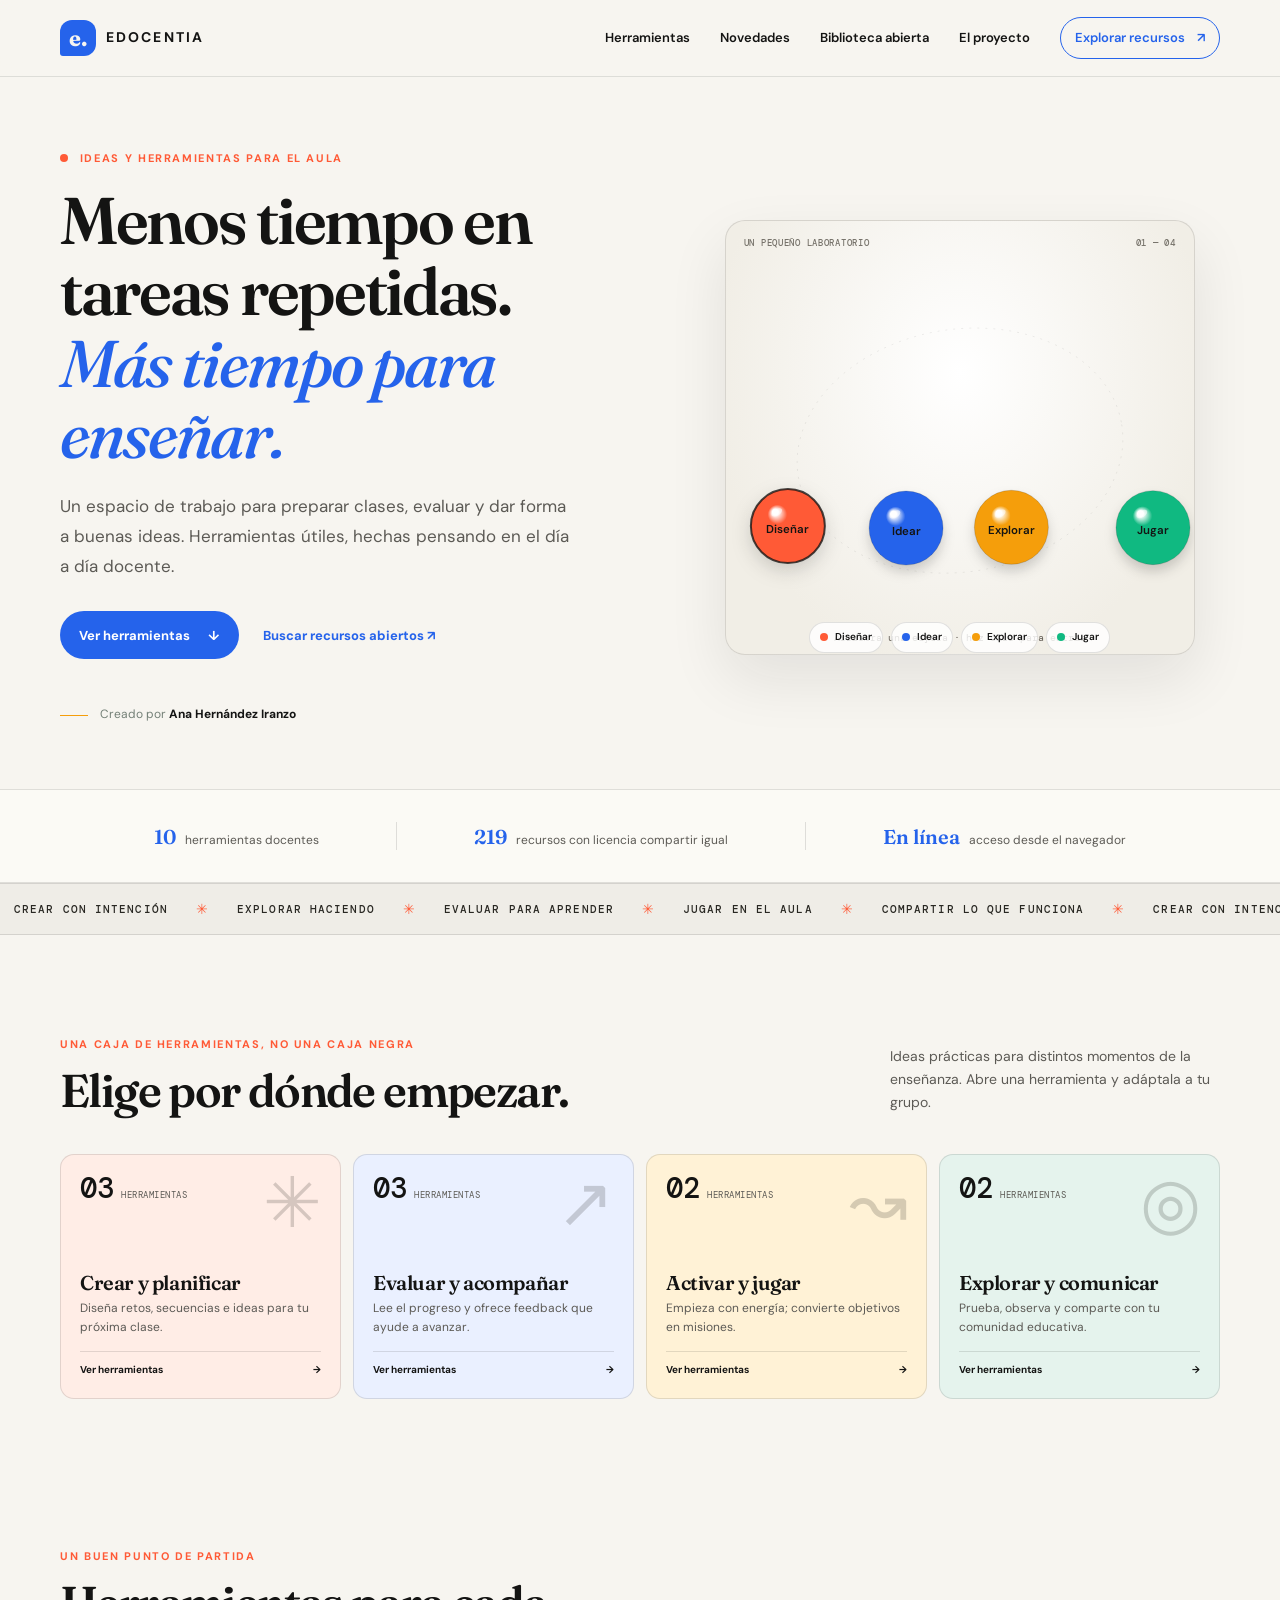
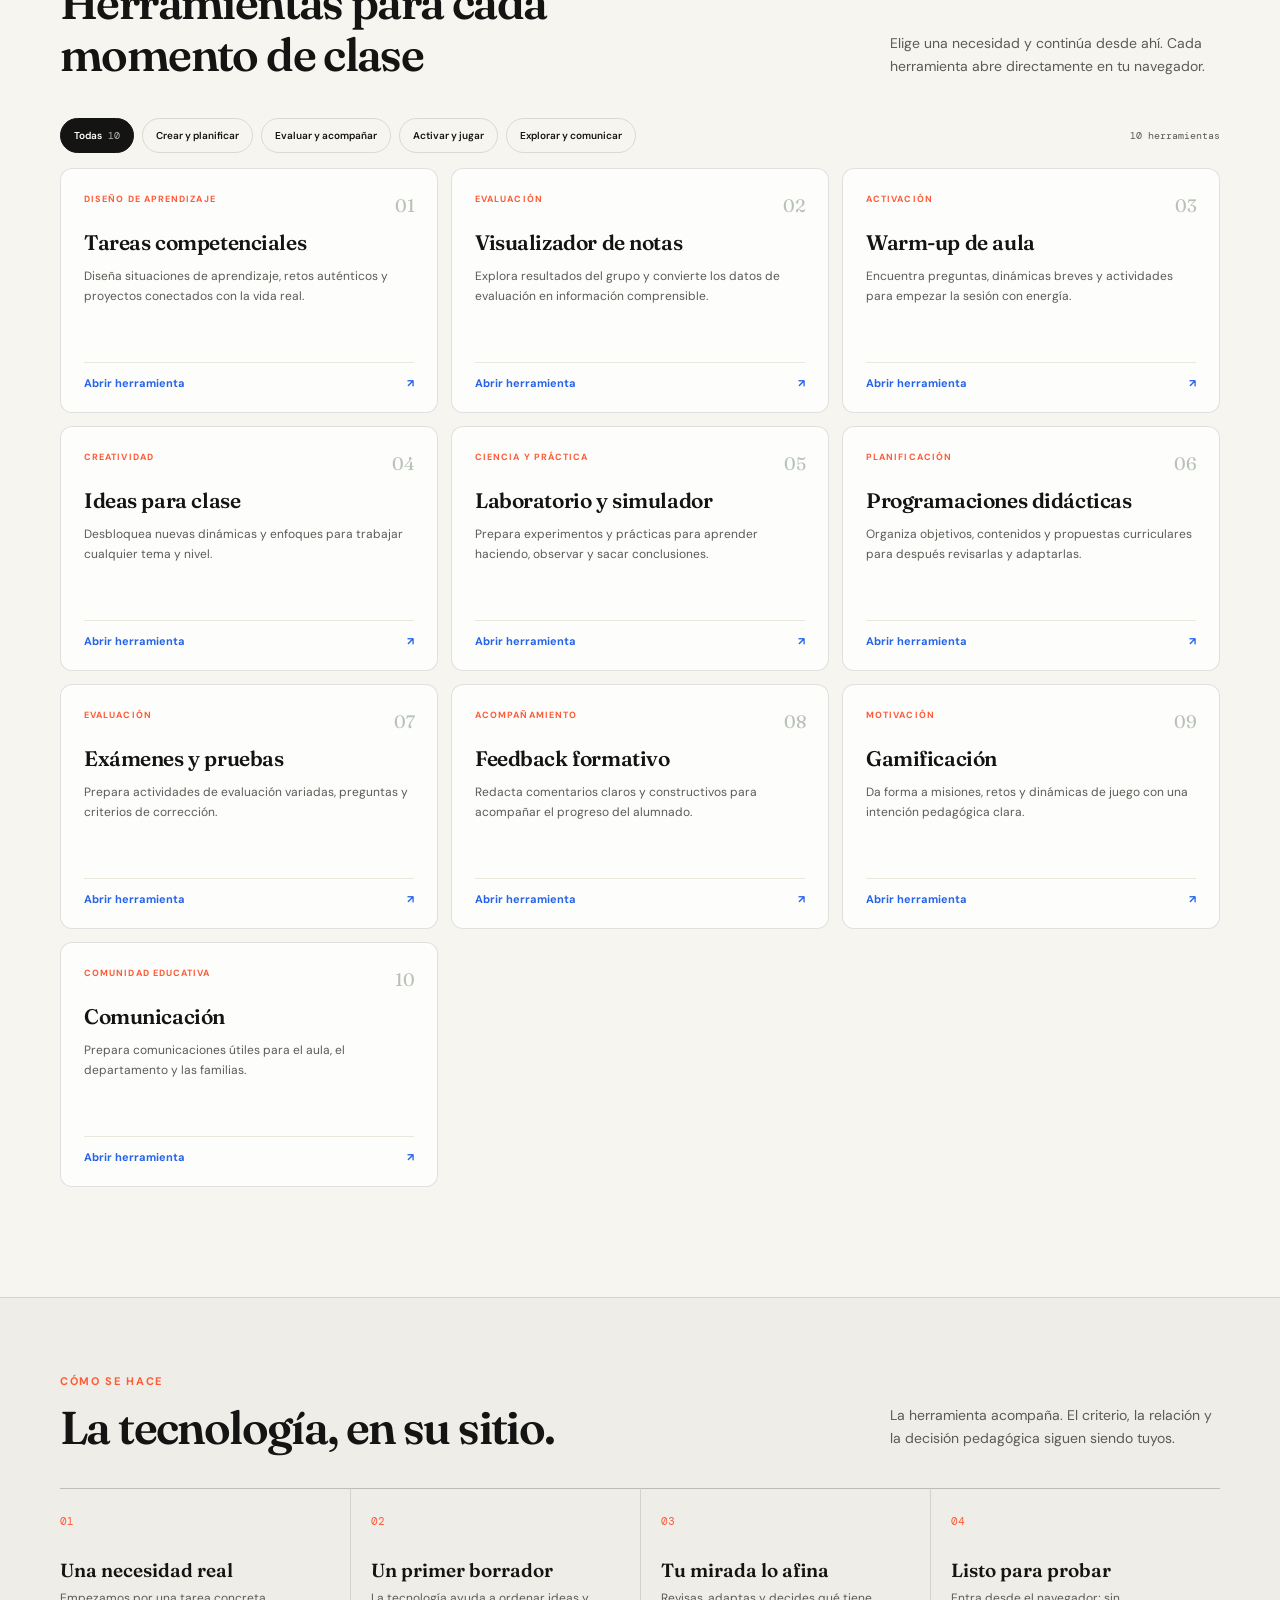
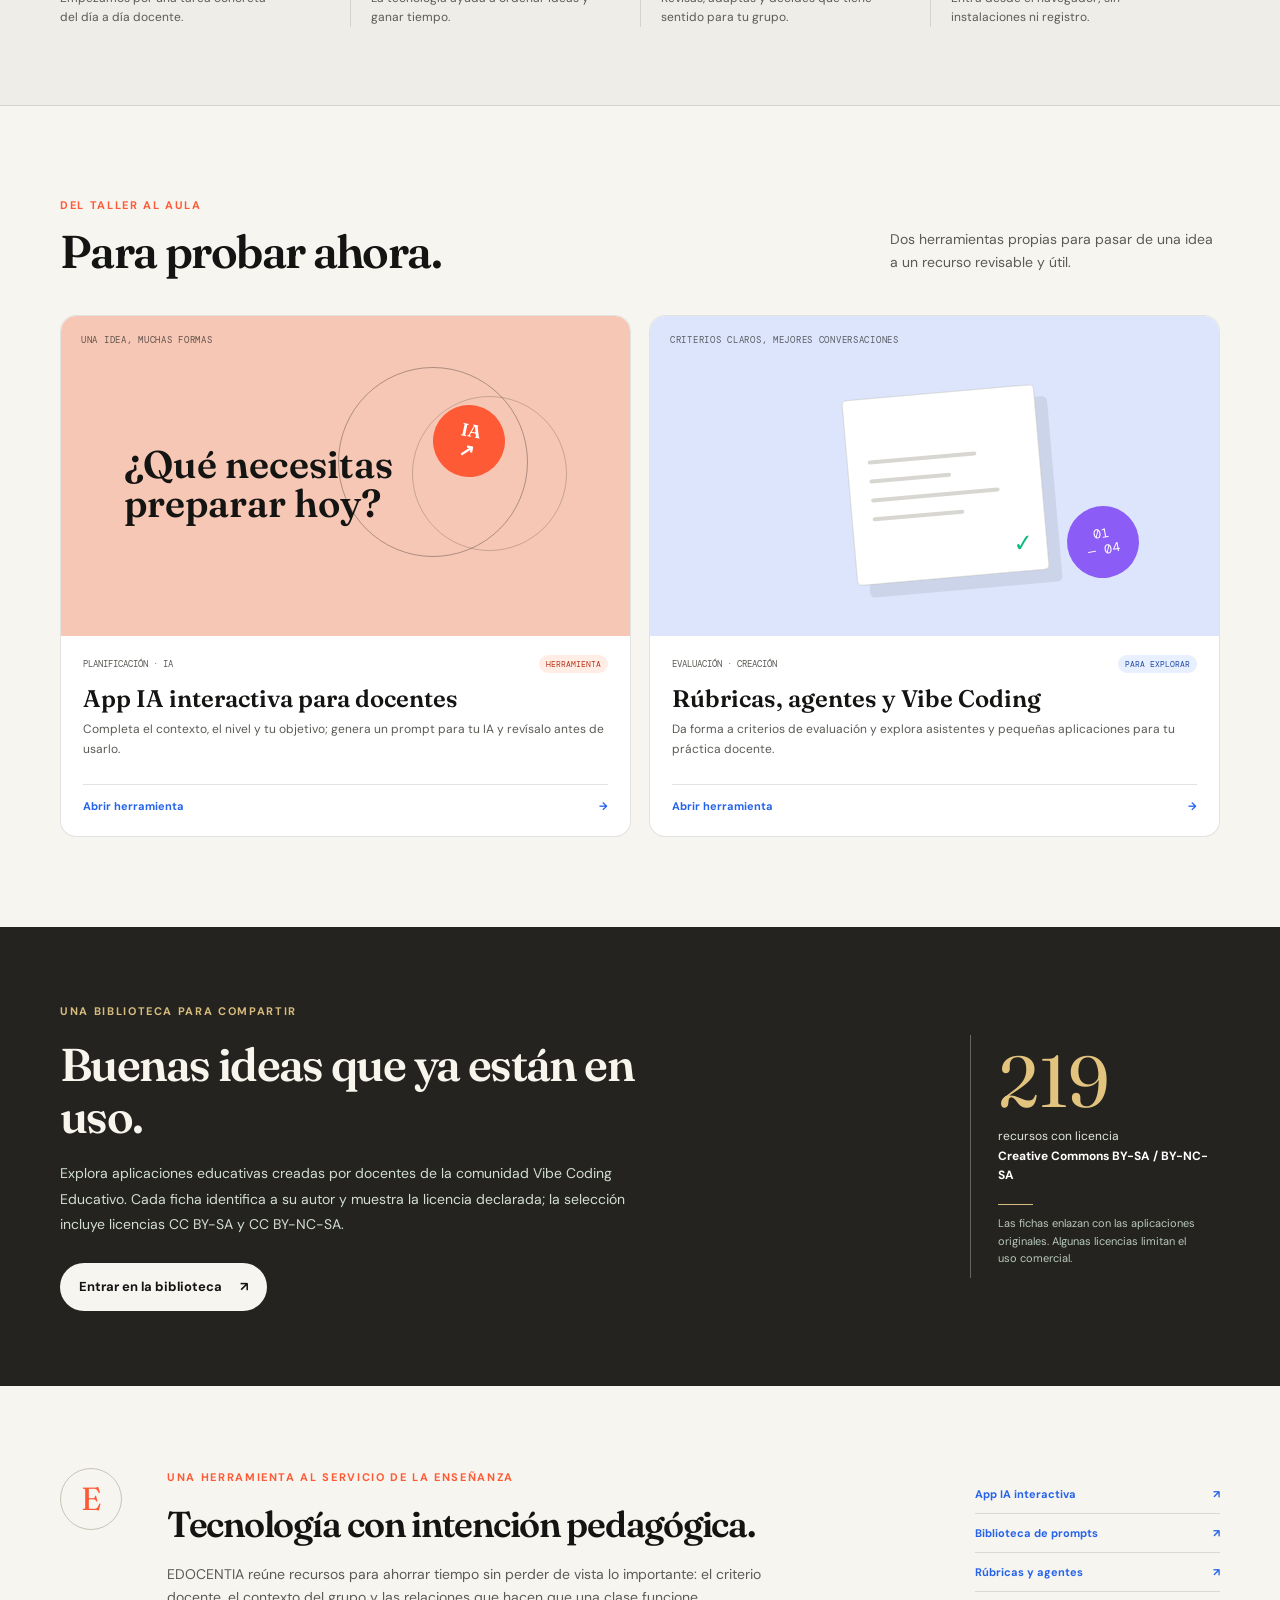
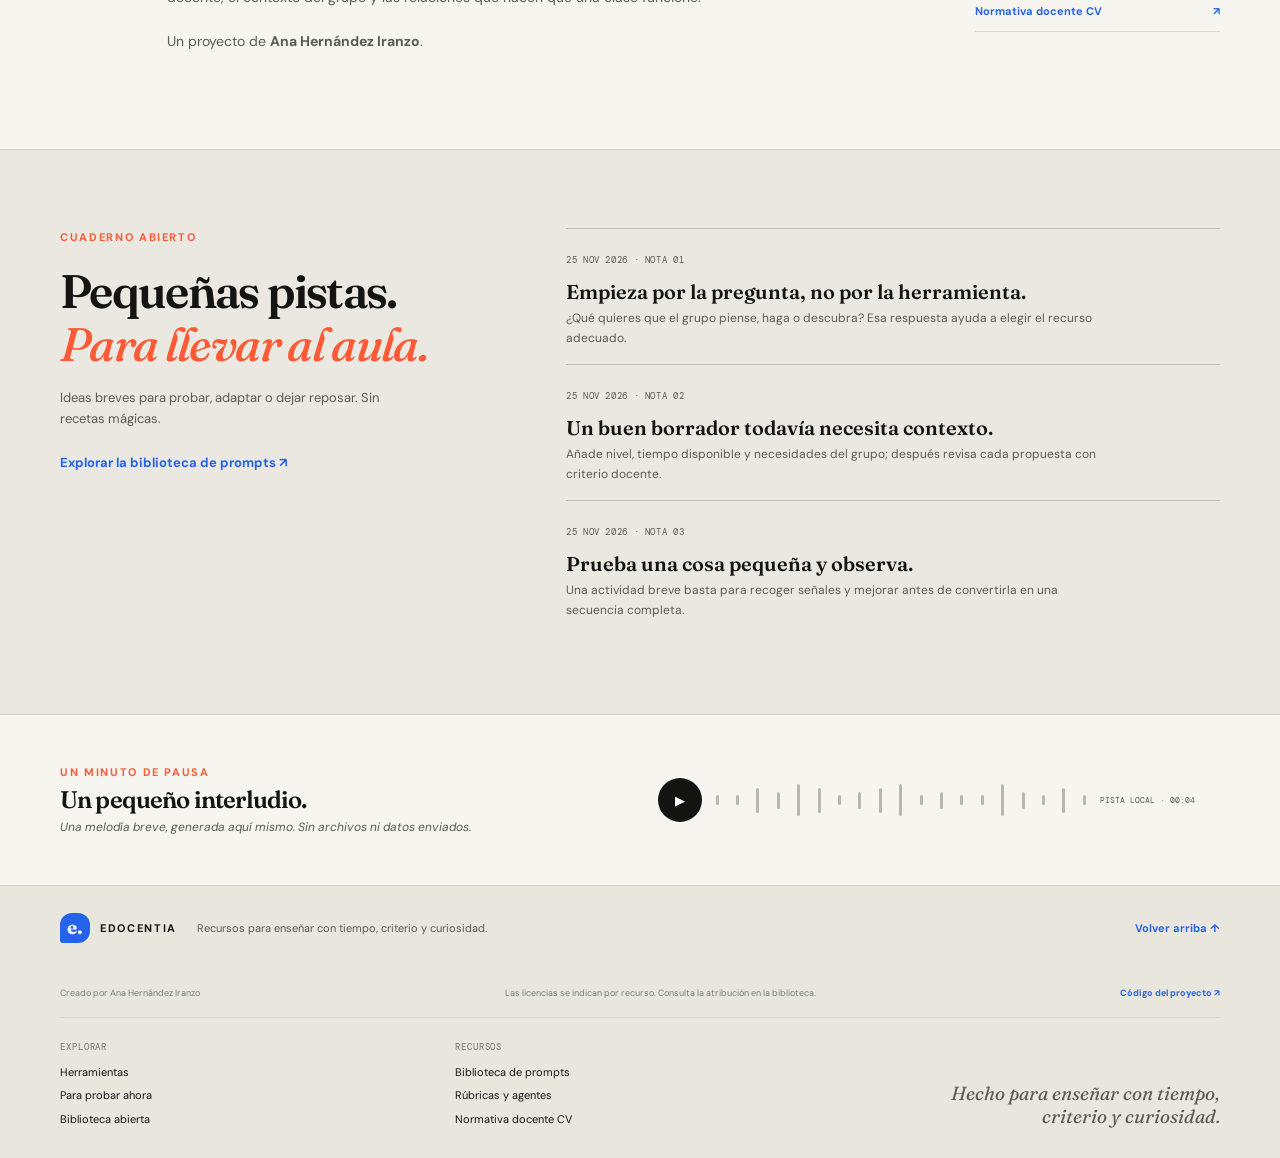
==== index.html @ 08eb4d0b "Redesign EDOCENTIA homepage experience Co-authored-by: Copilot <223556219+Copilot@users.noreply.gith" ====
<!doctype html>
<html lang="es">
<head>
  <meta charset="utf-8">
  <meta name="viewport" content="width=device-width, initial-scale=1">
  <meta name="theme-color" content="#F7F5F0">
  <meta name="description" content="Herramientas prácticas para planificar, evaluar y crear recursos educativos. Un proyecto de Ana Hernández Iranzo.">
  <title>EDOCENTIA — Herramientas para enseñar</title>
  <link rel="preconnect" href="https://fonts.googleapis.com">
  <link rel="preconnect" href="https://fonts.gstatic.com" crossorigin>
  <link href="https://fonts.googleapis.com/css2?family=DM+Mono:wght@400;500&family=DM+Sans:wght@400;500;600;700&family=Fraunces:opsz,wght@9..144,500;9..144,600;9..144,700&display=swap" rel="stylesheet">
  <link rel="stylesheet" href="assets/site.css">
  <link rel="stylesheet" href="assets/portal-nav.css">
  <script src="assets/site.js" defer></script>
</head>
<body class="home-page">
  <a class="skip-link" href="#contenido">Saltar al contenido</a>
  <header class="site-header">
    <div class="shell header-inner">
      <a class="brand" href="index.html" aria-label="EDOCENTIA, inicio">
        <span class="brand-mark" aria-hidden="true">e.</span>
        <span class="brand-name">EDOCENTIA</span>
      </a>
      <button class="menu-toggle" id="menu-toggle" type="button" aria-expanded="false" aria-controls="primary-nav">
        <span class="menu-toggle-label">Menú</span>
        <span class="menu-lines" aria-hidden="true"></span>
      </button>
      <nav class="primary-nav" id="primary-nav" aria-label="Navegación principal">
        <a href="#herramientas">Herramientas</a>
        <a href="#novedades">Novedades</a>
        <a href="apps.html">Biblioteca abierta</a>
        <a href="#sobre-edocentia">El proyecto</a>
        <a class="nav-cta" href="apps.html">Explorar recursos <span aria-hidden="true">↗</span></a>
      </nav>
    </div>
  </header>

  <main id="contenido">
    <section class="hero shell">
      <div class="hero-copy">
        <p class="eyebrow"><span class="eyebrow-dot" aria-hidden="true"></span> Ideas y herramientas para el aula</p>
        <h1>Menos tiempo en tareas repetidas.<br><em>Más tiempo para enseñar.</em></h1>
        <p class="hero-intro">Un espacio de trabajo para preparar clases, evaluar y dar forma a buenas ideas. Herramientas útiles, hechas pensando en el día a día docente.</p>
        <div class="hero-actions">
          <a class="button button-primary" href="#herramientas">Ver herramientas <span aria-hidden="true">↓</span></a>
          <a class="text-link" href="apps.html">Buscar recursos abiertos <span aria-hidden="true">↗</span></a>
        </div>
        <div class="hero-byline">
          <span class="byline-rule" aria-hidden="true"></span>
          <span>Creado por <strong>Ana Hernández Iranzo</strong></span>
        </div>
      </div>
      <div class="hero-art">
        <div class="playground-frame">
          <div class="playground-label"><span>UN PEQUEÑO LABORATORIO</span><span>01 — 04</span></div>
          <canvas id="hero-canvas" tabindex="0" aria-label="Juguete interactivo: arrastra las esferas. Pulsa una esfera para abrir una herramienta; usa las flechas y Enter o espacio con el teclado." aria-describedby="toy-hint">
            Explora estas herramientas: <a href="modulo-1-tareas-competenciales/index.html">Tareas competenciales</a>,
            <a href="modulo-4-ideas-clase/index.html">Ideas para clase</a>,
            <a href="modulo-5-laboratorio/index.html">Laboratorio</a> y
            <a href="modulo-9-gamificacion/index.html">Gamificación</a>.
          </canvas>
          <p class="playground-hint" id="toy-hint">Arrastra una esfera · haz clic para entrar</p>
        </div>
        <div class="playground-links" aria-label="Herramientas del juguete">
          <a href="modulo-1-tareas-competenciales/index.html"><span class="toy-dot dot-coral"></span>Diseñar</a>
          <a href="modulo-4-ideas-clase/index.html"><span class="toy-dot dot-blue"></span>Idear</a>
          <a href="modulo-5-laboratorio/index.html"><span class="toy-dot dot-yellow"></span>Explorar</a>
          <a href="modulo-9-gamificacion/index.html"><span class="toy-dot dot-mint"></span>Jugar</a>
        </div>
      </div>
    </section>

    <section class="trust-strip" aria-label="Características del proyecto">
      <div class="shell trust-inner">
        <p><strong>10</strong><span>herramientas docentes</span></p>
        <span class="trust-divider" aria-hidden="true"></span>
        <p><strong>219</strong><span>recursos con licencia compartir igual</span></p>
        <span class="trust-divider" aria-hidden="true"></span>
        <p><strong>En línea</strong><span>acceso desde el navegador</span></p>
      </div>
    </section>

    <div class="ticker" aria-label="Ideas para enseñar: crear, explorar, evaluar, jugar y compartir">
      <div class="ticker-track" aria-hidden="true">
        <span>Crear con intención <i>✳</i> Explorar haciendo <i>✳</i> Evaluar para aprender <i>✳</i> Jugar en el aula <i>✳</i> Compartir lo que funciona <i>✳</i></span>
        <span>Crear con intención <i>✳</i> Explorar haciendo <i>✳</i> Evaluar para aprender <i>✳</i> Jugar en el aula <i>✳</i> Compartir lo que funciona <i>✳</i></span>
      </div>
    </div>

    <section class="section shelves-section shell" aria-labelledby="shelves-heading">
      <div class="section-heading">
        <div>
          <p class="eyebrow">Una caja de herramientas, no una caja negra</p>
          <h2 id="shelves-heading">Elige por dónde empezar.</h2>
        </div>
        <p class="section-intro">Ideas prácticas para distintos momentos de la enseñanza. Abre una herramienta y adáptala a tu grupo.</p>
      </div>
      <div class="shelf-grid">
        <a class="shelf-card shelf-create" href="#herramientas" data-shelf-filter="crear">
          <span class="shelf-count">03 <small>HERRAMIENTAS</small></span><span class="shelf-symbol" aria-hidden="true">✳</span>
          <h3>Crear y planificar</h3><p>Diseña retos, secuencias e ideas para tu próxima clase.</p>
          <span class="shelf-link">Ver herramientas <span aria-hidden="true">→</span></span>
        </a>
        <a class="shelf-card shelf-assess" href="#herramientas" data-shelf-filter="evaluar">
          <span class="shelf-count">03 <small>HERRAMIENTAS</small></span><span class="shelf-symbol" aria-hidden="true">↗</span>
          <h3>Evaluar y acompañar</h3><p>Lee el progreso y ofrece feedback que ayude a avanzar.</p>
          <span class="shelf-link">Ver herramientas <span aria-hidden="true">→</span></span>
        </a>
        <a class="shelf-card shelf-play" href="#herramientas" data-shelf-filter="activar">
          <span class="shelf-count">02 <small>HERRAMIENTAS</small></span><span class="shelf-symbol" aria-hidden="true">↝</span>
          <h3>Activar y jugar</h3><p>Empieza con energía; convierte objetivos en misiones.</p>
          <span class="shelf-link">Ver herramientas <span aria-hidden="true">→</span></span>
        </a>
        <a class="shelf-card shelf-explore" href="#herramientas" data-shelf-filter="explorar">
          <span class="shelf-count">02 <small>HERRAMIENTAS</small></span><span class="shelf-symbol" aria-hidden="true">◎</span>
          <h3>Explorar y comunicar</h3><p>Prueba, observa y comparte con tu comunidad educativa.</p>
          <span class="shelf-link">Ver herramientas <span aria-hidden="true">→</span></span>
        </a>
      </div>
    </section>

    <section class="section shell" id="herramientas">
      <div class="section-heading">
        <div>
          <p class="eyebrow">Un buen punto de partida</p>
          <h2>Herramientas para cada momento de clase</h2>
        </div>
        <p class="section-intro">Elige una necesidad y continúa desde ahí. Cada herramienta abre directamente en tu navegador.</p>
      </div>
      <div class="tool-filters" role="group" aria-label="Filtrar herramientas por momento de clase">
        <button class="filter-chip is-active" type="button" data-tool-filter="todas" aria-pressed="true">Todas <span>10</span></button>
        <button class="filter-chip" type="button" data-tool-filter="crear" aria-pressed="false">Crear y planificar</button>
        <button class="filter-chip" type="button" data-tool-filter="evaluar" aria-pressed="false">Evaluar y acompañar</button>
        <button class="filter-chip" type="button" data-tool-filter="activar" aria-pressed="false">Activar y jugar</button>
        <button class="filter-chip" type="button" data-tool-filter="explorar" aria-pressed="false">Explorar y comunicar</button>
        <span class="filter-count" id="tool-count" aria-live="polite">10 herramientas</span>
      </div>
      <div class="tool-grid">
        <a class="tool-card" data-category="crear" href="modulo-1-tareas-competenciales/index.html">
          <span class="tool-number">01</span><span class="tool-type">Diseño de aprendizaje</span>
          <h3>Tareas competenciales</h3><p>Diseña situaciones de aprendizaje, retos auténticos y proyectos conectados con la vida real.</p>
          <span class="card-link">Abrir herramienta <span aria-hidden="true">↗</span></span>
        </a>
        <a class="tool-card" data-category="evaluar" href="modulo-2-visualizador-notas/index.html">
          <span class="tool-number">02</span><span class="tool-type">Evaluación</span>
          <h3>Visualizador de notas</h3><p>Explora resultados del grupo y convierte los datos de evaluación en información comprensible.</p>
          <span class="card-link">Abrir herramienta <span aria-hidden="true">↗</span></span>
        </a>
        <a class="tool-card" data-category="activar" href="modulo-3-warmup/index.html">
          <span class="tool-number">03</span><span class="tool-type">Activación</span>
          <h3>Warm-up de aula</h3><p>Encuentra preguntas, dinámicas breves y actividades para empezar la sesión con energía.</p>
          <span class="card-link">Abrir herramienta <span aria-hidden="true">↗</span></span>
        </a>
        <a class="tool-card" data-category="crear" href="modulo-4-ideas-clase/index.html">
          <span class="tool-number">04</span><span class="tool-type">Creatividad</span>
          <h3>Ideas para clase</h3><p>Desbloquea nuevas dinámicas y enfoques para trabajar cualquier tema y nivel.</p>
          <span class="card-link">Abrir herramienta <span aria-hidden="true">↗</span></span>
        </a>
        <a class="tool-card" data-category="explorar" href="modulo-5-laboratorio/index.html">
          <span class="tool-number">05</span><span class="tool-type">Ciencia y práctica</span>
          <h3>Laboratorio y simulador</h3><p>Prepara experimentos y prácticas para aprender haciendo, observar y sacar conclusiones.</p>
          <span class="card-link">Abrir herramienta <span aria-hidden="true">↗</span></span>
        </a>
        <a class="tool-card" data-category="crear" href="modulo-6-programaciones/index.html">
          <span class="tool-number">06</span><span class="tool-type">Planificación</span>
          <h3>Programaciones didácticas</h3><p>Organiza objetivos, contenidos y propuestas curriculares para después revisarlas y adaptarlas.</p>
          <span class="card-link">Abrir herramienta <span aria-hidden="true">↗</span></span>
        </a>
        <a class="tool-card" data-category="evaluar" href="modulo-7-examenes/index.html">
          <span class="tool-number">07</span><span class="tool-type">Evaluación</span>
          <h3>Exámenes y pruebas</h3><p>Prepara actividades de evaluación variadas, preguntas y criterios de corrección.</p>
          <span class="card-link">Abrir herramienta <span aria-hidden="true">↗</span></span>
        </a>
        <a class="tool-card" data-category="evaluar" href="modulo-8-feedback/index.html">
          <span class="tool-number">08</span><span class="tool-type">Acompañamiento</span>
          <h3>Feedback formativo</h3><p>Redacta comentarios claros y constructivos para acompañar el progreso del alumnado.</p>
          <span class="card-link">Abrir herramienta <span aria-hidden="true">↗</span></span>
        </a>
        <a class="tool-card" data-category="activar" href="modulo-9-gamificacion/index.html">
          <span class="tool-number">09</span><span class="tool-type">Motivación</span>
          <h3>Gamificación</h3><p>Da forma a misiones, retos y dinámicas de juego con una intención pedagógica clara.</p>
          <span class="card-link">Abrir herramienta <span aria-hidden="true">↗</span></span>
        </a>
        <a class="tool-card" data-category="explorar" href="modulo-10-comunicacion/index.html">
          <span class="tool-number">10</span><span class="tool-type">Comunidad educativa</span>
          <h3>Comunicación</h3><p>Prepara comunicaciones útiles para el aula, el departamento y las familias.</p>
          <span class="card-link">Abrir herramienta <span aria-hidden="true">↗</span></span>
        </a>
      </div>
    </section>

    <section class="process-band">
      <div class="shell">
        <div class="section-heading process-heading">
          <div><p class="eyebrow">Cómo se hace</p><h2>La tecnología, en su sitio.</h2></div>
          <p class="section-intro">La herramienta acompaña. El criterio, la relación y la decisión pedagógica siguen siendo tuyos.</p>
        </div>
        <ol class="process-list">
          <li><span>01</span><h3>Una necesidad real</h3><p>Empezamos por una tarea concreta del día a día docente.</p></li>
          <li><span>02</span><h3>Un primer borrador</h3><p>La tecnología ayuda a ordenar ideas y ganar tiempo.</p></li>
          <li><span>03</span><h3>Tu mirada lo afina</h3><p>Revisas, adaptas y decides qué tiene sentido para tu grupo.</p></li>
          <li><span>04</span><h3>Listo para probar</h3><p>Entra desde el navegador; sin instalaciones ni registro.</p></li>
        </ol>
      </div>
    </section>

    <section class="section shell exhibition-section" id="novedades">
      <div class="section-heading">
        <div><p class="eyebrow">Del taller al aula</p><h2>Para probar ahora.</h2></div>
        <p class="section-intro">Dos herramientas propias para pasar de una idea a un recurso revisable y útil.</p>
      </div>
      <div class="exhibit-grid">
        <article class="exhibit-card">
          <a class="exhibit-visual visual-prompts" href="app-ia.html" aria-label="Abrir App IA interactiva para docentes">
            <span class="visual-kicker">UNA IDEA, MUCHAS FORMAS</span>
            <span class="visual-orbit orbit-one" aria-hidden="true"></span><span class="visual-orbit orbit-two" aria-hidden="true"></span>
            <span class="visual-note">¿Qué necesitas<br>preparar hoy?</span><span class="visual-sticker" aria-hidden="true">IA<br>↗</span>
          </a>
          <div class="exhibit-body">
            <div class="exhibit-meta"><span>Planificación · IA</span><span class="new-badge">HERRAMIENTA</span></div>
            <h3>App IA interactiva para docentes</h3>
            <p>Completa el contexto, el nivel y tu objetivo; genera un prompt para tu IA y revísalo antes de usarlo.</p>
            <a class="exhibit-link" href="app-ia.html">Abrir herramienta <span aria-hidden="true">→</span></a>
          </div>
        </article>
        <article class="exhibit-card">
          <a class="exhibit-visual visual-rubrics" href="app-rubricas.html" aria-label="Abrir Rúbricas, agentes y Vibe Coding">
            <span class="visual-kicker">CRITERIOS CLAROS, MEJORES CONVERSACIONES</span>
            <span class="rubric-sheet" aria-hidden="true"><i></i><i></i><i></i><i></i><b>✓</b></span>
            <span class="visual-sticker sticker-violet" aria-hidden="true">01<br>— 04</span>
          </a>
          <div class="exhibit-body">
            <div class="exhibit-meta"><span>Evaluación · Creación</span><span class="new-badge badge-blue">PARA EXPLORAR</span></div>
            <h3>Rúbricas, agentes y Vibe Coding</h3>
            <p>Da forma a criterios de evaluación y explora asistentes y pequeñas aplicaciones para tu práctica docente.</p>
            <a class="exhibit-link" href="app-rubricas.html">Abrir herramienta <span aria-hidden="true">→</span></a>
          </div>
        </article>
      </div>
    </section>

    <section class="library-band" id="biblioteca">
      <div class="shell library-inner">
        <div class="library-copy">
          <p class="eyebrow eyebrow-light">Una biblioteca para compartir</p>
          <h2>Buenas ideas que ya están en uso.</h2>
          <p>Explora aplicaciones educativas creadas por docentes de la comunidad Vibe Coding Educativo. Cada ficha identifica a su autor y muestra la licencia declarada; la selección incluye licencias CC BY-SA y CC BY-NC-SA.</p>
          <a class="button button-paper" href="apps.html">Entrar en la biblioteca <span aria-hidden="true">↗</span></a>
        </div>
        <div class="library-aside">
          <div class="aside-number">219</div>
          <p>recursos con licencia<br><strong>Creative Commons BY-SA / BY-NC-SA</strong></p>
          <span class="aside-rule" aria-hidden="true"></span>
          <p class="aside-small">Las fichas enlazan con las aplicaciones originales. Algunas licencias limitan el uso comercial.</p>
        </div>
      </div>
    </section>

    <section class="section about-section shell" id="sobre-edocentia">
      <div class="about-mark" aria-hidden="true">E</div>
      <div class="about-copy">
        <p class="eyebrow">Una herramienta al servicio de la enseñanza</p>
        <h2>Tecnología con intención pedagógica.</h2>
        <p>EDOCENTIA reúne recursos para ahorrar tiempo sin perder de vista lo importante: el criterio docente, el contexto del grupo y las relaciones que hacen que una clase funcione.</p>
        <p class="about-byline">Un proyecto de <strong>Ana Hernández Iranzo</strong>.</p>
      </div>
      <div class="about-links">
        <a href="app-ia.html">App IA interactiva <span aria-hidden="true">↗</span></a>
        <a href="app-prompts.html">Biblioteca de prompts <span aria-hidden="true">↗</span></a>
        <a href="app-rubricas.html">Rúbricas y agentes <span aria-hidden="true">↗</span></a>
        <a href="normativa-cv/index.html">Normativa docente CV <span aria-hidden="true">↗</span></a>
      </div>
    </section>

    <section class="field-notes">
      <div class="shell notes-layout">
        <div class="notes-intro">
          <p class="eyebrow">Cuaderno abierto</p>
          <h2>Pequeñas pistas.<br><em>Para llevar al aula.</em></h2>
          <p>Ideas breves para probar, adaptar o dejar reposar. Sin recetas mágicas.</p>
          <a class="text-link" href="app-prompts.html">Explorar la biblioteca de prompts <span aria-hidden="true">↗</span></a>
        </div>
        <div class="notes-list">
          <article class="note-card"><span class="note-date">25 NOV 2026 · NOTA 01</span><h3>Empieza por la pregunta, no por la herramienta.</h3><p>¿Qué quieres que el grupo piense, haga o descubra? Esa respuesta ayuda a elegir el recurso adecuado.</p></article>
          <article class="note-card"><span class="note-date">25 NOV 2026 · NOTA 02</span><h3>Un buen borrador todavía necesita contexto.</h3><p>Añade nivel, tiempo disponible y necesidades del grupo; después revisa cada propuesta con criterio docente.</p></article>
          <article class="note-card"><span class="note-date">25 NOV 2026 · NOTA 03</span><h3>Prueba una cosa pequeña y observa.</h3><p>Una actividad breve basta para recoger señales y mejorar antes de convertirla en una secuencia completa.</p></article>
        </div>
      </div>
    </section>

    <section class="sound-strip shell" aria-labelledby="sound-heading">
      <div class="sound-copy"><p class="eyebrow">Un minuto de pausa</p><h2 id="sound-heading">Un pequeño interludio.</h2><p id="sound-transcript">Una melodía breve, generada aquí mismo. Sin archivos ni datos enviados.</p></div>
      <div class="sound-player">
        <button id="speech-toggle" class="sound-button" type="button" aria-pressed="false" aria-label="Reproducir el interludio"><span class="sound-icon" aria-hidden="true">▶</span></button>
        <div class="sound-wave" aria-hidden="true"><i></i><i></i><i></i><i></i><i></i><i></i><i></i><i></i><i></i><i></i><i></i><i></i><i></i><i></i><i></i><i></i><i></i><i></i><i></i></div>
        <span class="sound-time" id="sound-status" aria-live="polite">PISTA LOCAL · 00:04</span>
      </div>
    </section>
  </main>

  <footer class="site-footer">
    <div class="shell footer-main">
      <a class="brand brand-footer" href="index.html"><span class="brand-mark" aria-hidden="true">e.</span><span class="brand-name">EDOCENTIA</span></a>
      <p>Recursos para enseñar con tiempo, criterio y curiosidad.</p>
      <a class="footer-top" href="#contenido">Volver arriba ↑</a>
    </div>
    <div class="shell footer-bottom">
      <span>Creado por Ana Hernández Iranzo</span>
      <span>Las licencias se indican por recurso. Consulta la atribución en la biblioteca.</span>
      <a href="https://github.com/Curiousminds123/EDOCENTIA" target="_blank" rel="noopener">Código del proyecto ↗</a>
    </div>
    <div class="shell footer-directory">
      <div><span>EXPLORAR</span><a href="#herramientas">Herramientas</a><a href="#novedades">Para probar ahora</a><a href="apps.html">Biblioteca abierta</a></div>
      <div><span>RECURSOS</span><a href="app-prompts.html">Biblioteca de prompts</a><a href="app-rubricas.html">Rúbricas y agentes</a><a href="normativa-cv/index.html">Normativa docente CV</a></div>
      <p>Hecho para enseñar con tiempo,<br>criterio y curiosidad.</p>
    </div>
  </footer>
  <script src="assets/portal-nav.js"></script>
</body>
</html>
---- assets/site.css ----
:root {
  color-scheme: light;
  --paper: #f7f5f0;
  --paper-deep: #efede7;
  --white: #fff;
  --ink: #141413;
  --muted: #5c5a55;
  --green: #2563eb;
  --green-dark: #141413;
  --green-soft: #e8efff;
  --terracotta: #ff5a36;
  --gold: #f59e0b;
  --line: rgba(20, 20, 19, .12);
  --serif: "Fraunces", Georgia, serif;
  --sans: "DM Sans", "Segoe UI", sans-serif;
}

* { box-sizing: border-box; }
html { scroll-behavior: smooth; scroll-padding-top: 86px; }
body { margin: 0; background: var(--paper); color: var(--ink); font-family: var(--sans); font-size: 16px; line-height: 1.65; }
a { color: inherit; text-decoration: none; }
a:focus-visible, button:focus-visible { outline: 3px solid var(--terracotta); outline-offset: 3px; }
.shell { width: min(1160px, calc(100% - 48px)); margin-inline: auto; }
.skip-link { position: absolute; left: 16px; top: -60px; z-index: 20; padding: 10px 14px; border-radius: 6px; background: var(--ink); color: white; }
.skip-link:focus { top: 12px; }

.site-header { position: sticky; z-index: 10; top: 0; border-bottom: 1px solid rgba(32,54,46,.12); background: rgba(247,245,240,.94); backdrop-filter: blur(12px); }
.header-inner { min-height: 76px; display: flex; align-items: center; justify-content: space-between; gap: 30px; }
.brand { display: inline-flex; align-items: center; gap: 10px; white-space: nowrap; }
.brand-mark { width: 36px; height: 36px; display: grid; place-items: center; border-radius: 50%; background: var(--green); color: var(--paper); font-family: var(--serif); font-size: 22px; font-weight: 700; line-height: 1; }
.brand-name { font-size: 14px; font-weight: 700; letter-spacing: .15em; }
.primary-nav { display: flex; align-items: center; gap: 30px; color: #4c6257; font-size: 13px; font-weight: 600; }
.primary-nav > a:not(.nav-cta):hover, .text-link:hover, .footer-top:hover { color: var(--terracotta); }
.nav-cta { display: inline-flex; align-items: center; gap: 12px; padding: 11px 16px; border: 1px solid var(--green); border-radius: 4px; color: var(--green); transition: background .2s, color .2s; }
.nav-cta:hover { background: var(--green); color: white; }
.menu-toggle { display: none; }

.hero { min-height: 574px; padding-block: 72px 64px; display: grid; grid-template-columns: 1.05fr .95fr; align-items: center; gap: 64px; }
.hero-copy { max-width: 610px; }
.eyebrow { margin: 0 0 18px; color: var(--terracotta); font-size: 11px; font-weight: 700; letter-spacing: .15em; text-transform: uppercase; }
.eyebrow-dot { width: 8px; height: 8px; display: inline-block; margin-right: 7px; border-radius: 50%; background: var(--terracotta); }
h1, h2, h3, p { margin-top: 0; }
h1, h2, .paper-title { font-family: var(--serif); font-weight: 600; letter-spacing: -.035em; }
h1 { max-width: 620px; margin-bottom: 22px; font-size: clamp(42px, 5.2vw, 66px); line-height: 1.08; }
h1 em { color: var(--green); font-weight: 500; }
.hero-intro { max-width: 515px; margin-bottom: 30px; color: var(--muted); font-size: 17px; line-height: 1.75; }
.hero-actions { display: flex; flex-wrap: wrap; align-items: center; gap: 24px; }
.button { min-height: 48px; display: inline-flex; align-items: center; justify-content: center; gap: 18px; padding: 0 19px; border-radius: 4px; font-size: 13px; font-weight: 700; transition: transform .2s, background .2s; }
.button:hover { transform: translateY(-2px); }
.button-primary { background: var(--green); color: white; }
.button-primary:hover { background: var(--green-dark); }
.text-link { color: var(--green); font-size: 13px; font-weight: 700; }
.hero-byline { display: flex; align-items: center; gap: 12px; margin-top: 46px; color: #748077; font-size: 12px; }
.hero-byline strong { color: var(--ink); }
.byline-rule { width: 28px; height: 1px; background: var(--gold); }

.hero-art { min-height: 405px; position: relative; display: grid; place-items: center; isolation: isolate; }
.hero-art::before { content: ""; position: absolute; z-index: -1; width: min(390px, 86%); aspect-ratio: 1; border-radius: 50%; background: #e6eadf; }
.hero-art::after { content: ""; position: absolute; z-index: -1; width: min(310px, 68%); aspect-ratio: 1; border: 1px solid rgba(36,83,62,.17); border-radius: 50%; }
.art-paper { width: min(330px, 78%); padding: 22px 24px 17px; position: relative; transform: rotate(-2deg); background: var(--white); box-shadow: 0 18px 45px rgba(37,56,45,.13); }
.paper-topline, .paper-footer { display: flex; align-items: center; justify-content: space-between; color: #768178; font-size: 8px; font-weight: 700; letter-spacing: .13em; }
.paper-date { color: var(--terracotta); }
.paper-title { margin: 22px 0 16px; font-size: 28px; line-height: 1.12; }
.week-list { border-top: 1px solid #e8e5de; }
.week-row { min-height: 42px; display: flex; align-items: center; gap: 9px; border-bottom: 1px solid #e8e5de; }
.day-mark { width: 20px; height: 20px; display: grid; place-items: center; border-radius: 50%; background: #e8eee8; color: var(--green); font-size: 9px; font-weight: 700; }
.week-task { flex: 1; color: #45554b; font-size: 10px; }
.week-tag { padding: 3px 6px; border-radius: 20px; font-size: 8px; font-weight: 700; }
.tag-sage { background: #e4eee6; color: #42644c; }
.tag-sand { background: #f4ecd8; color: #8c6a2c; }
.tag-rose { background: #f4e3de; color: #9c523d; }
.paper-note { display: flex; align-items: center; gap: 10px; margin: 19px 0 23px; color: #64736a; font-family: var(--serif); font-size: 14px; font-style: italic; line-height: 1.25; }
.note-mark { color: var(--terracotta); font-family: var(--sans); font-size: 23px; font-style: normal; }
.paper-footer { padding-top: 11px; border-top: 1px solid #e8e5de; font-size: 7px; }
.paper-page { color: var(--terracotta); }
.art-stamp { position: absolute; right: 7%; bottom: 4%; width: 71px; height: 71px; display: grid; place-content: center; border: 1px solid var(--terracotta); border-radius: 50%; color: var(--terracotta); font-size: 9px; font-weight: 700; letter-spacing: .1em; line-height: 1.25; text-align: center; transform: rotate(12deg); }
.art-leaf { position: absolute; z-index: -1; width: 78px; height: 130px; border-radius: 90% 0 90% 0; background: #cbd9c7; opacity: .7; }
.art-leaf-one { left: 0; top: 25px; transform: rotate(-23deg) scale(.7); }
.art-leaf-two { right: 4px; top: 27px; transform: rotate(38deg) scale(.55); background: #ddc999; }

.trust-strip { border-block: 1px solid var(--line); background: rgba(255,254,250,.45); }
.trust-inner { min-height: 92px; display: flex; align-items: center; justify-content: center; gap: clamp(25px, 6vw, 90px); }
.trust-inner p { display: flex; align-items: baseline; gap: 9px; margin: 0; color: var(--muted); font-size: 12px; }
.trust-inner strong { color: var(--green); font-family: var(--serif); font-size: 20px; font-weight: 600; }
.trust-divider { width: 1px; height: 28px; background: var(--line); }

.section { padding-block: 100px 110px; }
.section-heading { display: flex; align-items: end; justify-content: space-between; gap: 48px; margin-bottom: 36px; }
.section-heading .eyebrow { margin-bottom: 12px; }
h2 { max-width: 660px; margin-bottom: 0; font-size: clamp(32px, 3.8vw, 46px); line-height: 1.14; }
.section-intro { max-width: 330px; margin-bottom: 4px; color: var(--muted); font-size: 14px; }
.tool-grid { display: grid; grid-template-columns: repeat(3, minmax(0, 1fr)); gap: 13px; }
.tool-card { min-height: 245px; position: relative; display: flex; flex-direction: column; padding: 23px 23px 20px; border: 1px solid var(--line); background: rgba(255,254,250,.72); transition: border-color .2s, transform .2s, box-shadow .2s; }
.tool-card:hover { z-index: 1; transform: translateY(-3px); border-color: #b5c5b7; box-shadow: 0 10px 24px rgba(37,56,45,.07); }
.tool-number { position: absolute; top: 22px; right: 22px; color: #b7c1b6; font-family: var(--serif); font-size: 18px; }
.tool-type { margin-bottom: 18px; color: var(--terracotta); font-size: 9px; font-weight: 700; letter-spacing: .12em; text-transform: uppercase; }
.tool-card h3 { margin-bottom: 8px; color: var(--ink); font-family: var(--serif); font-size: 21px; font-weight: 600; letter-spacing: -.02em; }
.tool-card p { margin-bottom: 17px; color: var(--muted); font-size: 12px; line-height: 1.65; }
.card-link { display: flex; align-items: center; justify-content: space-between; margin-top: auto; padding-top: 11px; border-top: 1px solid #ebe7de; color: var(--green); font-size: 11px; font-weight: 700; }

.library-band { background: var(--green-dark); color: #f8f5ed; }
.library-inner { min-height: 380px; display: grid; grid-template-columns: 1fr 250px; align-items: center; gap: 80px; padding-block: 75px; }
.eyebrow-light { color: #d7bc7e; }
.library-copy h2 { max-width: 580px; margin-bottom: 18px; }
.library-copy > p:not(.eyebrow) { max-width: 600px; margin-bottom: 26px; color: #d2ded3; font-size: 14px; line-height: 1.8; }
.button-paper { background: var(--paper); color: var(--green-dark); }
.button-paper:hover { background: #fff; }
.library-aside { padding: 10px 0 10px 27px; border-left: 1px solid rgba(246,243,235,.32); }
.aside-number { color: #e2c47e; font-family: var(--serif); font-size: 72px; line-height: 1; }
.library-aside p { margin: 10px 0 0; color: #e2e8de; font-size: 12px; line-height: 1.6; }
.library-aside strong { color: white; }
.aside-rule { width: 35px; height: 1px; display: block; margin-top: 19px; background: #d7bc7e; }
.library-aside .aside-small { max-width: 200px; color: #b9c9bc; font-size: 11px; }

.about-section { display: grid; grid-template-columns: 74px 1fr 245px; align-items: start; gap: 33px; padding-block: 90px; }
.about-mark { width: 62px; height: 62px; display: grid; place-items: center; border: 1px solid #c9c4b8; border-radius: 50%; color: var(--terracotta); font-family: var(--serif); font-size: 32px; }
.about-copy h2 { margin-bottom: 18px; font-size: 36px; }
.about-copy > p:not(.eyebrow) { max-width: 600px; color: var(--muted); font-size: 14px; }
.about-copy .about-byline { margin-top: 21px; color: var(--ink); font-size: 12px; }
.about-links { display: grid; gap: 0; padding-top: 7px; }
.about-links a { display: flex; justify-content: space-between; gap: 12px; padding: 10px 0; border-bottom: 1px solid var(--line); color: var(--green); font-size: 11px; font-weight: 700; }
.about-links a:hover { color: var(--terracotta); }
.site-footer { border-top: 1px solid var(--line); background: #ede9de; }
.footer-main { min-height: 83px; display: flex; align-items: center; gap: 20px; }
.brand-footer .brand-mark { width: 30px; height: 30px; font-size: 19px; }
.brand-footer .brand-name { font-size: 11px; }
.footer-main > p { margin: 0; color: var(--muted); font-size: 11px; }
.footer-top { margin-left: auto; color: var(--green); font-size: 11px; font-weight: 700; }
.footer-bottom { min-height: 48px; display: flex; align-items: center; justify-content: space-between; gap: 18px; border-top: 1px solid #dcd7ca; color: #758077; font-size: 9px; }
.footer-bottom a { color: var(--green); font-weight: 700; }

@media (max-width: 860px) {
  .hero { min-height: auto; grid-template-columns: 1fr .8fr; gap: 26px; padding-block: 58px; }
  .hero-art { min-height: 350px; }
  .section-heading { align-items: start; flex-direction: column; gap: 14px; }
  .section-intro { max-width: 500px; }
  .tool-grid { grid-template-columns: repeat(2, minmax(0, 1fr)); }
  .library-inner { gap: 35px; }
  .about-section { grid-template-columns: 55px 1fr; }
  .about-mark { width: 50px; height: 50px; }
  .about-links { grid-column: 2; grid-template-columns: repeat(2, 1fr); column-gap: 22px; }
}
@media (max-width: 620px) {
  .shell { width: min(100% - 36px, 500px); }
  .header-inner { min-height: 66px; }
  .brand-mark { width: 32px; height: 32px; font-size: 20px; }
  .brand-name { font-size: 12px; }
  .menu-toggle { display: flex; align-items: center; gap: 9px; padding: 9px 0 9px 9px; border: 0; background: transparent; color: var(--green); font: 700 12px var(--sans); }
  .menu-lines, .menu-lines::before, .menu-lines::after { width: 17px; height: 1px; display: block; background: currentColor; }
  .menu-lines { position: relative; }
  .menu-lines::before, .menu-lines::after { content: ""; position: absolute; left: 0; }
  .menu-lines::before { top: -5px; }
  .menu-lines::after { top: 5px; }
  .primary-nav { position: absolute; top: 65px; left: 0; right: 0; display: none; align-items: stretch; gap: 0; padding: 10px 18px 18px; border-bottom: 1px solid var(--line); background: var(--paper); }
  .primary-nav.is-open { display: flex; flex-direction: column; }
  .primary-nav > a { padding: 12px 4px; border-bottom: 1px solid var(--line); }
  .primary-nav .nav-cta { justify-content: space-between; margin-top: 9px; padding: 11px 13px; border: 1px solid var(--green); }
  .hero { grid-template-columns: 1fr; gap: 26px; padding-block: 49px 35px; }
  h1 { font-size: clamp(40px, 11vw, 54px); }
  .hero-intro { font-size: 15px; }
  .hero-byline { margin-top: 30px; }
  .hero-art { min-height: 330px; }
  .art-paper { width: min(305px, 80%); }
  .art-stamp { right: 2%; }
  .trust-inner { min-height: 0; align-items: start; justify-content: space-between; gap: 12px; padding-block: 18px; }
  .trust-inner p { flex-direction: column; gap: 0; font-size: 9px; line-height: 1.4; }
  .trust-inner strong { font-size: 17px; }
  .trust-divider { height: 34px; margin-top: 4px; }
  .section { padding-block: 68px; }
  h2 { font-size: 34px; }
  .tool-grid { grid-template-columns: 1fr; gap: 10px; }
  .tool-card { min-height: 215px; }
  .library-inner { min-height: auto; grid-template-columns: 1fr; gap: 36px; padding-block: 64px; }
  .library-copy h2 { font-size: 38px; }
  .library-aside { padding: 0 0 0 20px; }
  .aside-number { font-size: 56px; }
  .about-section { grid-template-columns: 1fr; gap: 16px; padding-block: 64px; }
  .about-mark { width: 45px; height: 45px; font-size: 25px; }
  .about-copy h2 { font-size: 32px; }
  .about-links { grid-column: 1; grid-template-columns: 1fr; }
  .footer-main { min-height: auto; flex-wrap: wrap; gap: 12px 16px; padding-block: 18px; }
  .footer-main > p { flex-basis: calc(100% - 4px); order: 2; }
  .footer-top { margin-left: auto; }
  .footer-bottom { align-items: start; flex-direction: column; gap: 6px; padding-block: 14px; }
}
@media (prefers-reduced-motion: reduce) {
  *, *::before, *::after { scroll-behavior: auto !important; transition-duration: .01ms !important; animation-duration: .01ms !important; }
}

.brand-mark { border-radius: 12px 12px 12px 3px; }
.primary-nav { color: var(--ink); }
.primary-nav > a:not(.nav-cta) { transition: color .2s; }
.nav-cta { padding: 9px 14px; border-radius: 999px; }
.button { border-radius: 999px; transition: transform .35s cubic-bezier(.22, 1, .36, 1), background .2s; }
.hero { gap: clamp(30px, 5vw, 70px); }
.hero-art { min-width: 0; min-height: 405px; }
.hero-art::before { width: min(390px, 95%); background: #e8e4da; }
.hero-art::after { width: min(350px, 85%); border-color: rgba(20,20,19,.15); }
.playground-frame { width: min(100%, 470px); aspect-ratio: 1.08; position: relative; overflow: hidden; border: 1px solid rgba(20,20,19,.12); border-radius: 20px; background: radial-gradient(ellipse at 50% 35%, #fff 0%, #f1eee6 75%); box-shadow: 0 24px 60px rgba(20,20,19,.09); }
.playground-label { position: absolute; z-index: 1; top: 17px; right: 18px; left: 18px; display: flex; justify-content: space-between; color: #77736b; font: 500 9px/1.3 "DM Mono", monospace; letter-spacing: .08em; pointer-events: none; }
#hero-canvas { width: 100%; height: 100%; display: block; touch-action: none; cursor: grab; }
#hero-canvas:active { cursor: grabbing; }
.playground-hint { position: absolute; right: 14px; bottom: 10px; left: 14px; margin: 0; color: #666159; font: 10px "DM Mono", monospace; text-align: center; pointer-events: none; }
.playground-links { position: absolute; right: 0; bottom: 2px; left: 0; display: flex; justify-content: center; flex-wrap: wrap; gap: 8px; }
.playground-links a { display: inline-flex; align-items: center; gap: 7px; padding: 6px 10px; border: 1px solid rgba(20,20,19,.12); border-radius: 999px; background: rgba(255,255,255,.82); color: var(--ink); font-size: 10px; font-weight: 600; transition: transform .3s cubic-bezier(.22,1,.36,1), border-color .2s; }
.playground-links a:hover { transform: translateY(-2px); border-color: var(--ink); }
.toy-dot { width: 8px; height: 8px; border-radius: 50%; }
.dot-coral { background: #ff5a36; }.dot-blue { background: #2563eb; }.dot-yellow { background: #f59e0b; }.dot-mint { background: #10b981; }
.ticker { overflow: hidden; border-block: 1px solid var(--line); background: #efede7; }
.ticker-track { width: max-content; display: flex; animation: ticker-scroll 38s linear infinite; }
.ticker:hover .ticker-track, .ticker:focus-within .ticker-track { animation-play-state: paused; }
.ticker-track span { display: flex; align-items: center; gap: 28px; padding: 16px 14px; color: #292823; font: 500 11px "DM Mono", monospace; letter-spacing: .1em; text-transform: uppercase; }
.ticker-track i { color: var(--terracotta); font-size: 14px; font-style: normal; }
@keyframes ticker-scroll { to { transform: translateX(-50%); } }
.shelves-section { padding-bottom: 48px; }
.shelf-grid { display: grid; grid-template-columns: repeat(4, minmax(0,1fr)); gap: 12px; }
.shelf-card { min-height: 245px; position: relative; display: flex; flex-direction: column; overflow: hidden; padding: 19px; border: 1px solid var(--line); border-radius: 14px; background: #fff; transition: transform .35s cubic-bezier(.22,1,.36,1), box-shadow .25s, border-color .2s; }
.shelf-card:hover { transform: translateY(-4px); border-color: rgba(20,20,19,.35); box-shadow: 0 14px 30px rgba(20,20,19,.08); }
.shelf-count { position: relative; z-index: 1; display: flex; align-items: baseline; gap: 7px; font: 500 29px/1 "DM Mono", monospace; }
.shelf-count small { color: var(--muted); font: 9px "DM Mono", monospace; letter-spacing: .06em; }
.shelf-symbol { position: absolute; top: 12px; right: 18px; color: rgba(20,20,19,.18); font: 70px/1 var(--serif); }
.shelf-card h3 { margin: auto 0 5px; font: 600 20px/1.15 var(--serif); letter-spacing: -.02em; }
.shelf-card p { margin: 0 0 15px; color: var(--muted); font-size: 12px; line-height: 1.55; }
.shelf-link { display: flex; justify-content: space-between; align-items: center; padding-top: 10px; border-top: 1px solid rgba(20,20,19,.12); font-size: 10px; font-weight: 700; }
.shelf-create { background: #ffede6; }.shelf-assess { background: #eaf0ff; }.shelf-play { background: #fff2d6; }.shelf-explore { background: #e5f3ed; }
.tool-filters { display: flex; align-items: center; flex-wrap: wrap; gap: 8px; margin: 25px 0 15px; }
.filter-chip { min-height: 35px; padding: 0 13px; border: 1px solid var(--line); border-radius: 999px; background: transparent; color: var(--ink); font: 600 10px var(--sans); cursor: pointer; transition: background .2s, color .2s, border-color .2s; }
.filter-chip:hover { border-color: var(--ink); }
.filter-chip.is-active { border-color: var(--ink); background: var(--ink); color: white; }
.filter-chip span { margin-left: 4px; color: #b8b6b0; font: 10px "DM Mono", monospace; }
.filter-count { margin-left: auto; color: var(--muted); font: 10px "DM Mono", monospace; }
.tool-card[hidden] { display: none; }
.tool-card { border-radius: 12px; background: rgba(255,255,255,.78); }
.card-link span, .shelf-link span, .exhibit-link span, .text-link span, .footer-top { transition: transform .3s cubic-bezier(.22,1,.36,1); }
.tool-card:hover .card-link span, .shelf-card:hover .shelf-link span, .exhibit-link:hover span, .text-link:hover span { transform: translateX(4px); }
.process-band { padding-block: 74px 78px; border-block: 1px solid var(--line); background: #efede7; }
.process-heading { margin-bottom: 34px; }
.process-list { display: grid; grid-template-columns: repeat(4, minmax(0,1fr)); gap: 0; padding: 0; margin: 0; list-style: none; }
.process-list li { padding: 18px 22px 0 0; border-top: 1px solid rgba(20,20,19,.22); }
.process-list li + li { padding-left: 20px; border-left: 1px solid var(--line); }
.process-list li > span { color: var(--terracotta); font: 11px "DM Mono", monospace; }
.process-list h3 { margin: 25px 0 7px; font: 600 19px/1.2 var(--serif); }
.process-list p { max-width: 220px; margin: 0; color: var(--muted); font-size: 12px; line-height: 1.6; }
.exhibition-section { padding-block: 90px; }
.exhibit-grid { display: grid; grid-template-columns: repeat(2, minmax(0,1fr)); gap: 18px; }
.exhibit-card { overflow: hidden; border: 1px solid var(--line); border-radius: 16px; background: #fff; transition: transform .35s cubic-bezier(.22,1,.36,1), box-shadow .25s; }
.exhibit-card:hover { transform: translateY(-4px); box-shadow: 0 18px 40px rgba(20,20,19,.09); }
.exhibit-visual { height: auto; aspect-ratio: 16/9; position: relative; display: block; overflow: hidden; border-radius: 15px 15px 0 0; }
.visual-prompts { background: #f6c7b5; }
.visual-rubrics { background: #dce5fc; }
.visual-kicker { position: absolute; z-index: 2; top: 18px; left: 20px; color: rgba(20,20,19,.65); font: 9px "DM Mono", monospace; letter-spacing: .08em; }
.visual-note { position: absolute; z-index: 2; top: 50%; left: 11%; color: var(--ink); font: 600 clamp(25px,3vw,42px)/1.02 var(--serif); transform: translateY(-40%); }
.visual-orbit { position: absolute; width: 190px; aspect-ratio: 1; border: 1px solid rgba(20,20,19,.32); border-radius: 50%; }
.orbit-one { top: 16%; right: 18%; }.orbit-two { top: 25%; right: 11%; width: 155px; border-color: rgba(20,20,19,.2); }
.visual-sticker { position: absolute; top: 28%; right: 22%; width: 72px; height: 72px; display: grid; place-content: center; border-radius: 50%; background: var(--terracotta); color: white; font: 600 18px/1.1 var(--serif); text-align: center; transform: rotate(12deg); }
.sticker-violet { top: auto; right: 14%; bottom: 18%; background: #8b5cf6; font: 13px/1.2 "DM Mono", monospace; transform: rotate(-10deg); }
.rubric-sheet { width: 34%; height: 58%; position: absolute; top: 24%; left: 35%; display: flex; flex-direction: column; justify-content: center; gap: 15px; padding: 20px; border: 1px solid rgba(20,20,19,.15); border-radius: 5px; background: #fff; box-shadow: 12px 13px 0 rgba(20,20,19,.08); transform: rotate(-5deg); }
.rubric-sheet i { width: 72%; height: 4px; display: block; border-radius: 4px; background: #d8d6d1; }.rubric-sheet i:nth-child(2) { width: 54%; }.rubric-sheet i:nth-child(3) { width: 85%; }.rubric-sheet i:nth-child(4) { width: 61%; }
.rubric-sheet b { position: absolute; right: 14px; bottom: 12px; color: #10b981; font: 24px var(--sans); }
.exhibit-body { padding: 19px 22px 21px; }
.exhibit-meta { display: flex; align-items: center; justify-content: space-between; gap: 10px; margin-bottom: 12px; color: var(--muted); font: 9px "DM Mono", monospace; text-transform: uppercase; }
.new-badge { padding: 4px 7px; border-radius: 999px; background: #ffede6; color: #b8381d; font-size: 8px; }
.badge-blue { background: #e8efff; color: #234da8; }
.exhibit-body h3 { margin-bottom: 8px; font: 600 24px/1.15 var(--serif); }
.exhibit-body p { min-height: 48px; margin-bottom: 16px; color: var(--muted); font-size: 12px; line-height: 1.65; }
.exhibit-link { display: flex; justify-content: space-between; padding-top: 12px; border-top: 1px solid var(--line); color: var(--green); font-size: 11px; font-weight: 700; }
.library-band { background: #24231f; }
.about-section { padding-block: 82px; }
.field-notes { padding-block: 78px; border-block: 1px solid var(--line); background: #eae8e1; }
.notes-layout { display: grid; grid-template-columns: .8fr 1.2fr; gap: 70px; }
.notes-intro h2 { margin-bottom: 15px; font-size: clamp(34px,4vw,47px); }
.notes-intro h2 em { color: var(--terracotta); font-weight: 500; }
.notes-intro > p:not(.eyebrow) { max-width: 330px; color: var(--muted); font-size: 13px; }
.notes-intro .text-link { display: inline-block; margin-top: 9px; }
.notes-list { display: grid; }
.note-card { padding: 16px 0; border-top: 1px solid rgba(20,20,19,.2); }
.note-date { color: var(--muted); font: 9px "DM Mono", monospace; letter-spacing: .07em; }
.note-card h3 { margin: 8px 0 5px; font: 600 20px/1.2 var(--serif); }
.note-card p { max-width: 550px; margin: 0; color: var(--muted); font-size: 12px; }
.sound-strip { min-height: 170px; display: grid; grid-template-columns: 1fr 1fr; align-items: center; gap: 35px; padding-block: 35px; }
.sound-copy .eyebrow { margin-bottom: 5px; }.sound-copy h2 { margin-bottom: 5px; font-size: 24px; }
.sound-copy > p:last-child { margin: 0; color: var(--muted); font-size: 12px; font-style: italic; }
.sound-player { display: flex; align-items: center; gap: 14px; }
.sound-button { width: 44px; height: 44px; flex: 0 0 auto; border: 0; border-radius: 50%; background: var(--ink); color: white; cursor: pointer; transition: transform .3s cubic-bezier(.22,1,.36,1), background .2s; }
.sound-button:hover { transform: scale(1.06); background: var(--green); }
.sound-icon { font-size: 13px; }.sound-wave { height: 34px; display: flex; flex: 1; align-items: center; justify-content: space-between; gap: 3px; }
.sound-wave i { width: 3px; height: 30%; border-radius: 3px; background: #bab7ae; }
.sound-wave i:nth-child(3n) { height: 75%; }.sound-wave i:nth-child(4n) { height: 48%; }.sound-wave i:nth-child(5n) { height: 95%; }
.sound-player.is-playing .sound-wave i { animation: wave .65s ease-in-out infinite alternate; background: var(--terracotta); }
.sound-player.is-playing .sound-wave i:nth-child(2n) { animation-delay: .2s; }.sound-player.is-playing .sound-wave i:nth-child(3n) { animation-delay: .4s; }
@keyframes wave { to { transform: scaleY(.35); } }
.sound-time { min-width: 120px; color: var(--muted); font: 8px "DM Mono", monospace; }
.footer-directory { display: grid; grid-template-columns: 1fr 1fr 1fr; gap: 25px; padding-block: 23px 30px; border-top: 1px solid #dcd7ca; }
.footer-directory > div { display: grid; align-content: start; gap: 5px; }
.footer-directory > div > span { margin-bottom: 5px; color: #77736b; font: 9px "DM Mono", monospace; letter-spacing: .1em; }
.footer-directory a { width: fit-content; color: var(--ink); font-size: 11px; }.footer-directory a:hover { color: var(--green); }
.footer-directory > p { align-self: end; justify-self: end; margin: 0; color: var(--muted); font: italic 19px/1.2 var(--serif); text-align: right; }
.site-footer { background: #e9e6de; }
.footer-bottom { border-top: 0; }
body.home-page:has(.creator-signature) { padding-bottom: 0 !important; }
body.home-page .creator-signature { display: none; }
@media (max-width: 900px) {
  .shelf-grid { grid-template-columns: repeat(2,minmax(0,1fr)); }
  .notes-layout { gap: 35px; }
  .sound-strip { grid-template-columns: 1fr; gap: 20px; }
}
@media (max-width: 620px) {
  .playground-frame { aspect-ratio: 1.02; }
  .hero-art { min-height: 385px; }
  .playground-links { gap: 5px; }.playground-links a { padding: 6px 8px; font-size: 9px; }
  .ticker-track { animation-duration: 48s; }
  .shelf-grid { grid-template-columns: 1fr 1fr; gap: 8px; }
  .shelf-card { min-height: 215px; padding: 13px; }
  .shelf-count { font-size: 24px; }.shelf-count small { font-size: 7px; }
  .shelf-card h3 { font-size: 17px; }.shelf-card p { font-size: 11px; }
  .tool-filters { gap: 6px; }.filter-chip { min-height: 32px; padding-inline: 10px; font-size: 9px; }
  .filter-count { width: 100%; margin: 3px 0 0; }
  .process-band { padding-block: 57px; }.process-list { grid-template-columns: 1fr 1fr; row-gap: 24px; }
  .process-list li { padding-right: 12px; }.process-list li + li { padding-left: 13px; }
  .process-list li:nth-child(3) { padding-left: 0; border-left: 0; }
  .process-list h3 { margin-top: 16px; font-size: 17px; }
  .exhibition-section { padding-block: 65px; }.exhibit-grid { grid-template-columns: 1fr; gap: 13px; }
  .exhibit-body { padding: 16px; }.exhibit-body h3 { font-size: 22px; }.exhibit-body p { min-height: 0; }
  .notes-layout { grid-template-columns: 1fr; gap: 28px; }.field-notes { padding-block: 58px; }
  .sound-strip { padding-block: 32px; }.sound-player { gap: 9px; }.sound-time { min-width: 84px; font-size: 7px; }
  .footer-directory { grid-template-columns: 1fr 1fr; }.footer-directory > p { grid-column: 1/-1; justify-self: start; text-align: left; }
}
@media (prefers-reduced-motion: reduce) {
  .ticker-track, .sound-player.is-playing .sound-wave i { animation: none; }
}
---- assets/portal-nav.css ----
.portal-shortcuts {
  position: fixed;
  z-index: 9998;
  top: 12px;
  right: 14px;
  display: flex;
  gap: 5px;
  padding: 5px;
  border: 1px solid rgba(35, 44, 64, .15);
  border-radius: 8px;
  background: rgba(255, 253, 250, .96);
  box-shadow: 0 2px 12px rgba(35, 44, 64, .1);
  font: 600 10px/1.2 "DM Sans", "Segoe UI", sans-serif;
}
.portal-shortcuts a {
  padding: 7px 9px;
  color: #276879;
  text-decoration: none;
}
.portal-shortcuts a:hover, .portal-shortcuts a:focus-visible {
  border-radius: 5px;
  background: #e2f2f1;
  color: #24304a;
}
.creator-signature {
  position: fixed;
  z-index: 9997;
  right: 0;
  bottom: 0;
  left: 0;
  min-height: 38px;
  display: flex;
  align-items: center;
  justify-content: center;
  padding: 7px 14px;
  border-top: 1px solid rgba(255, 255, 255, .18);
  background: #24304a;
  color: #fffdf8;
  font: 700 12px/1.35 "DM Sans", "Segoe UI", sans-serif;
  letter-spacing: .015em;
  text-align: center;
}
body:has(.creator-signature) { padding-bottom: 38px !important; }
@media (max-width: 560px) {
  .portal-shortcuts { top: 8px; right: 8px; padding: 3px; }
  .portal-shortcuts a { padding: 7px; font-size: 9px; }
  .creator-signature { min-height: 36px; padding: 7px 8px; font-size: 11px; }
}
@media print {
  .portal-shortcuts { display: none; }
  .creator-signature { position: static; border: 0; }
}
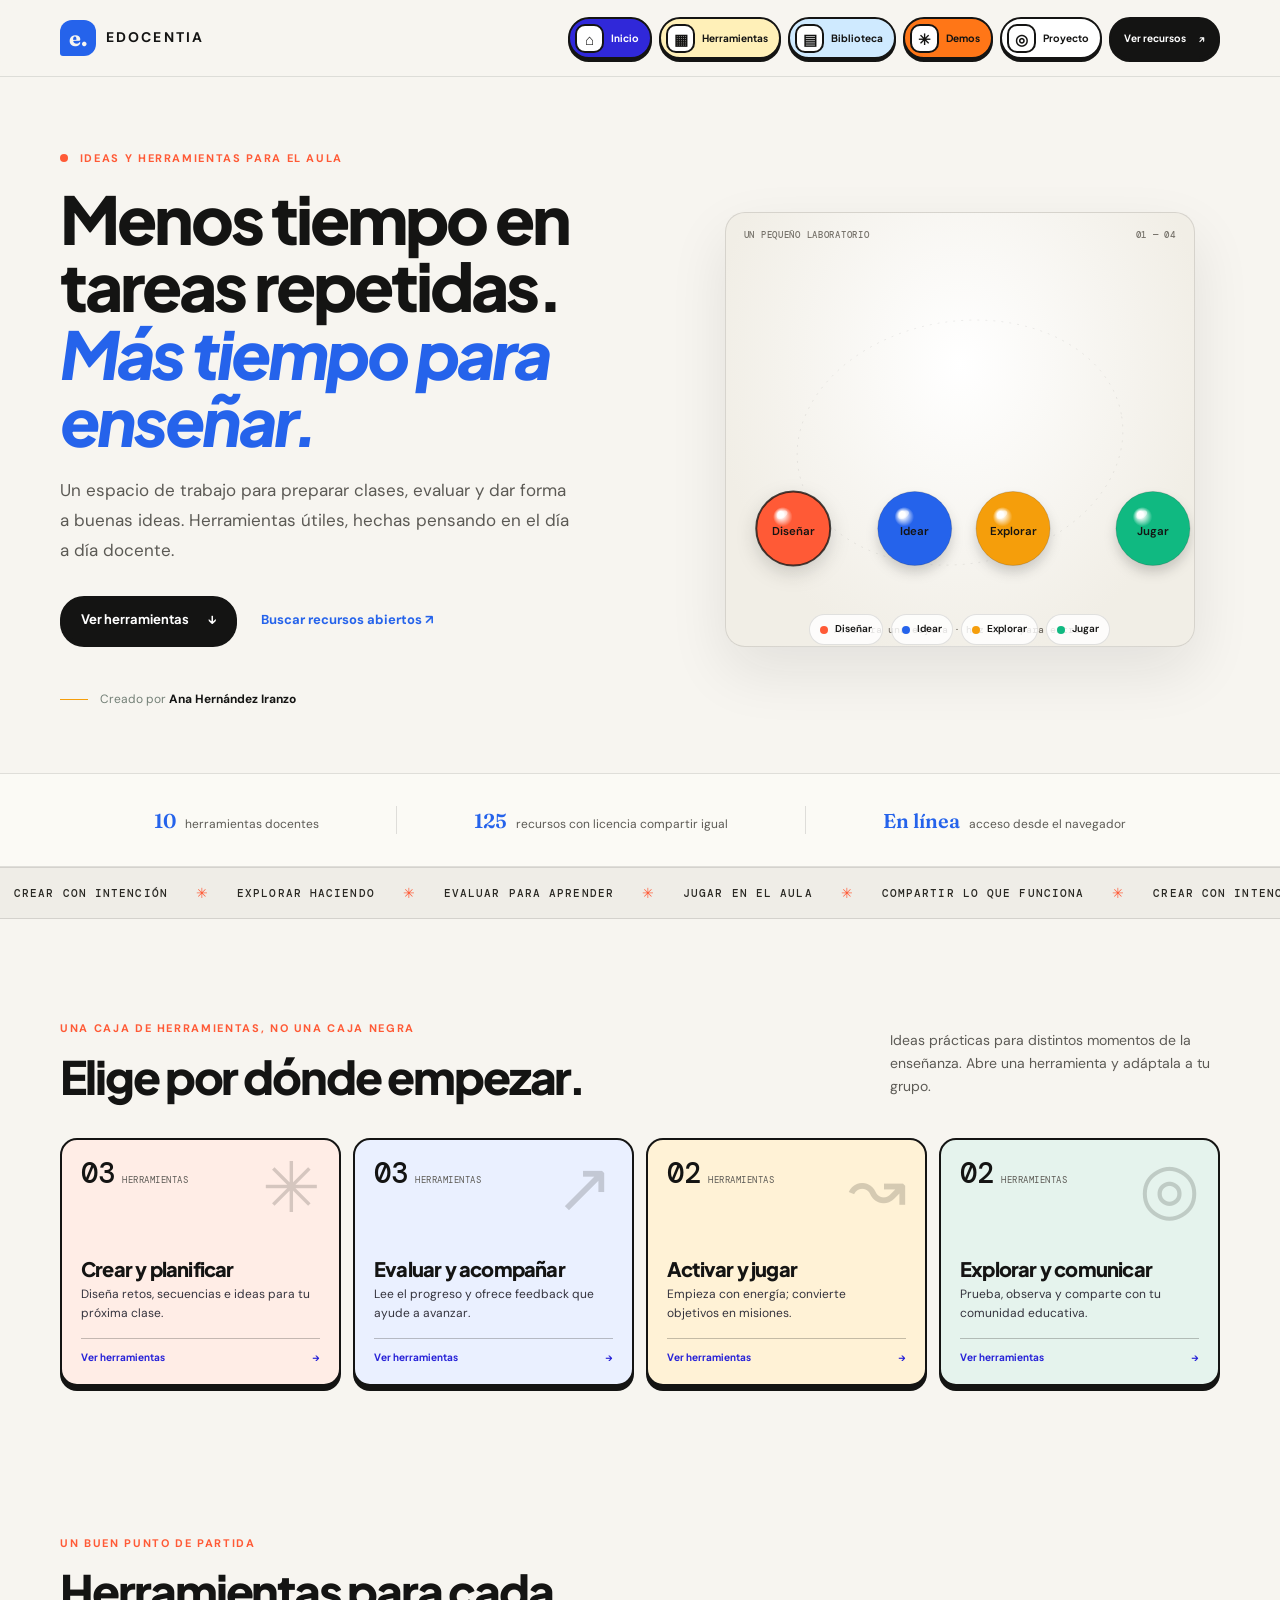
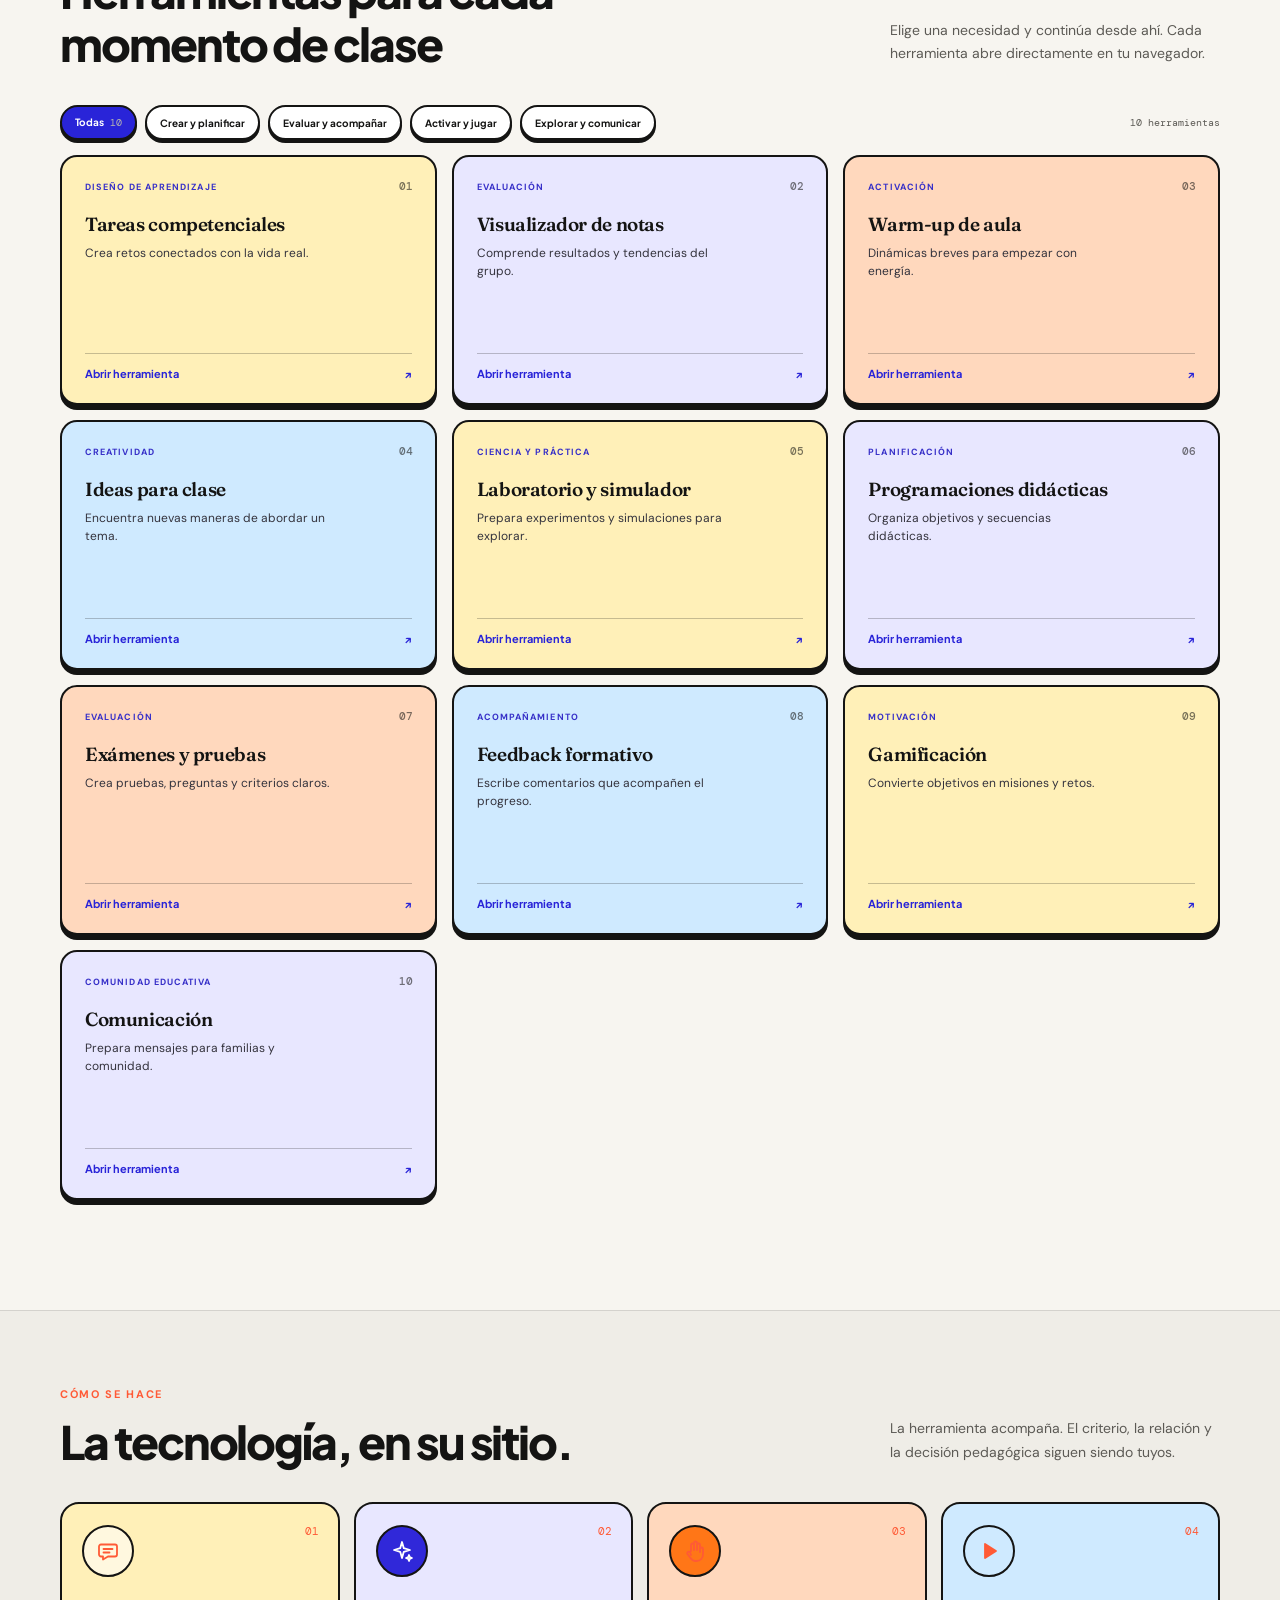
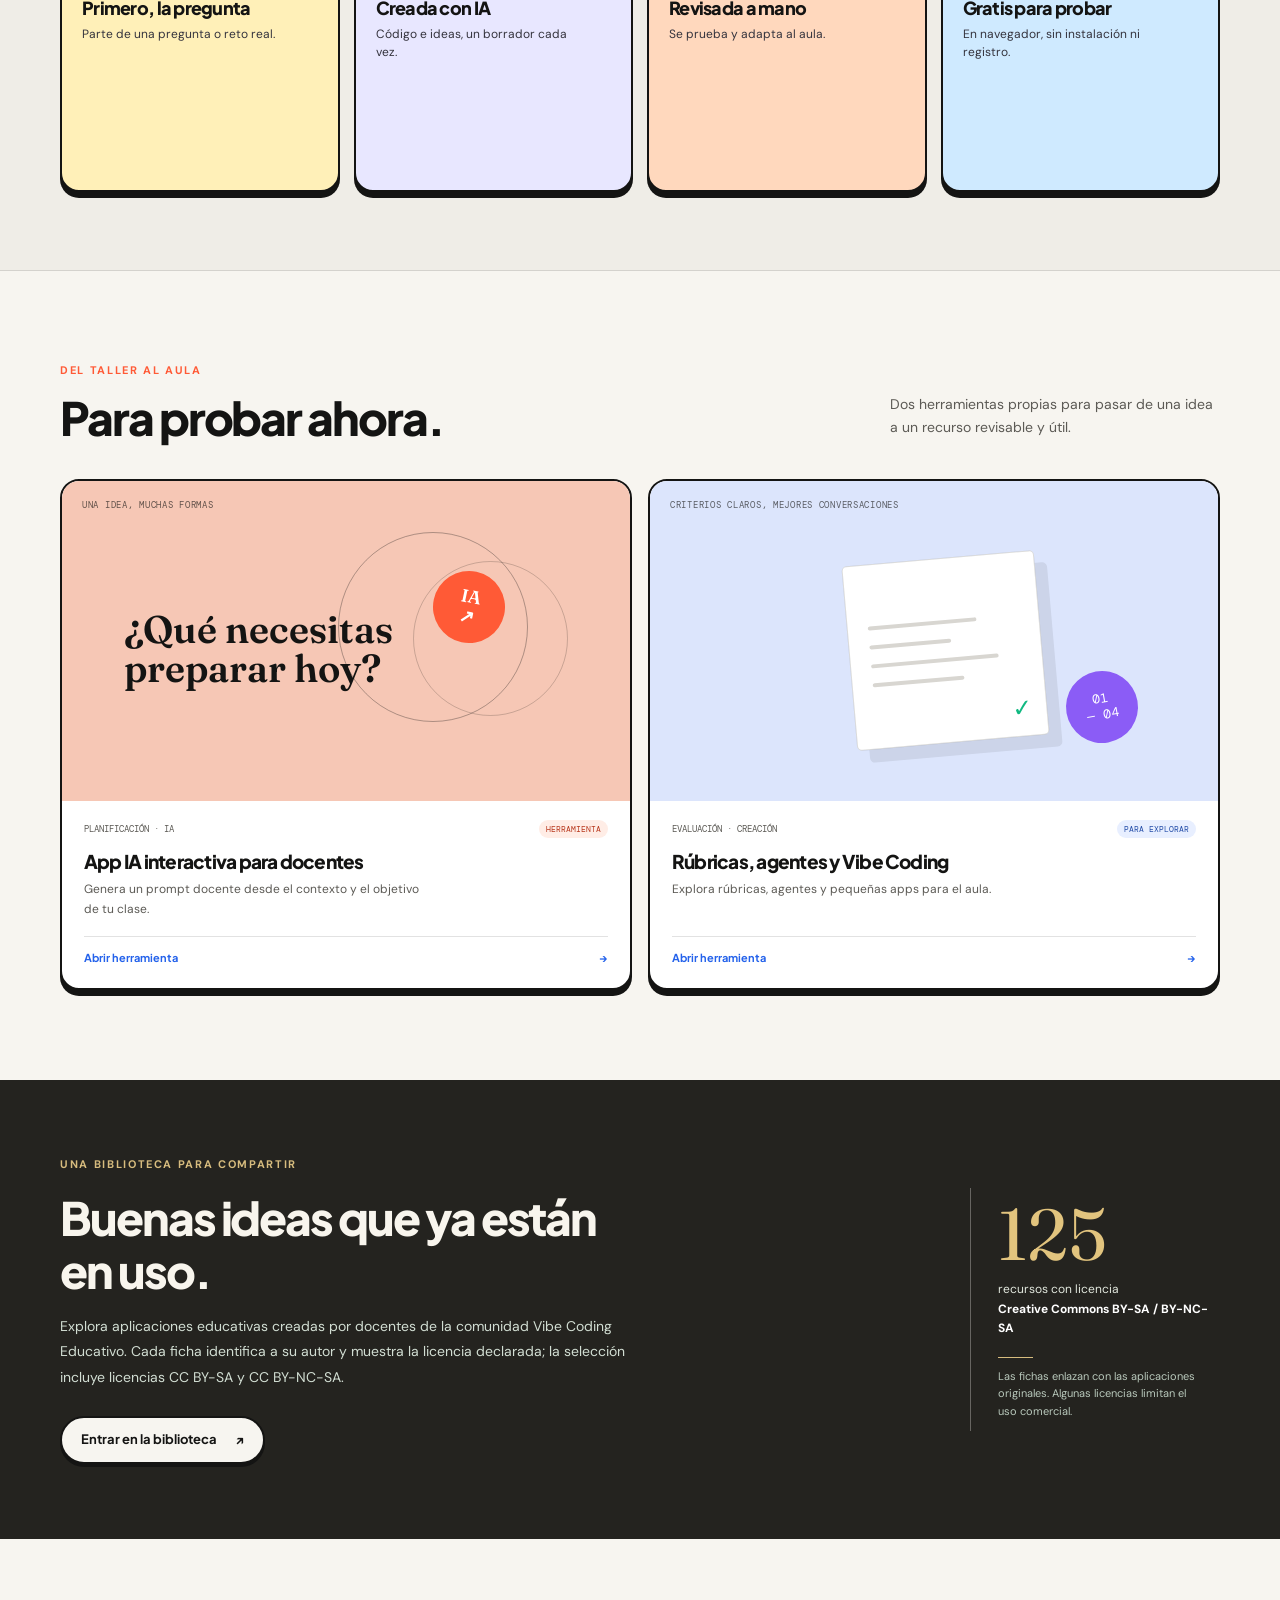
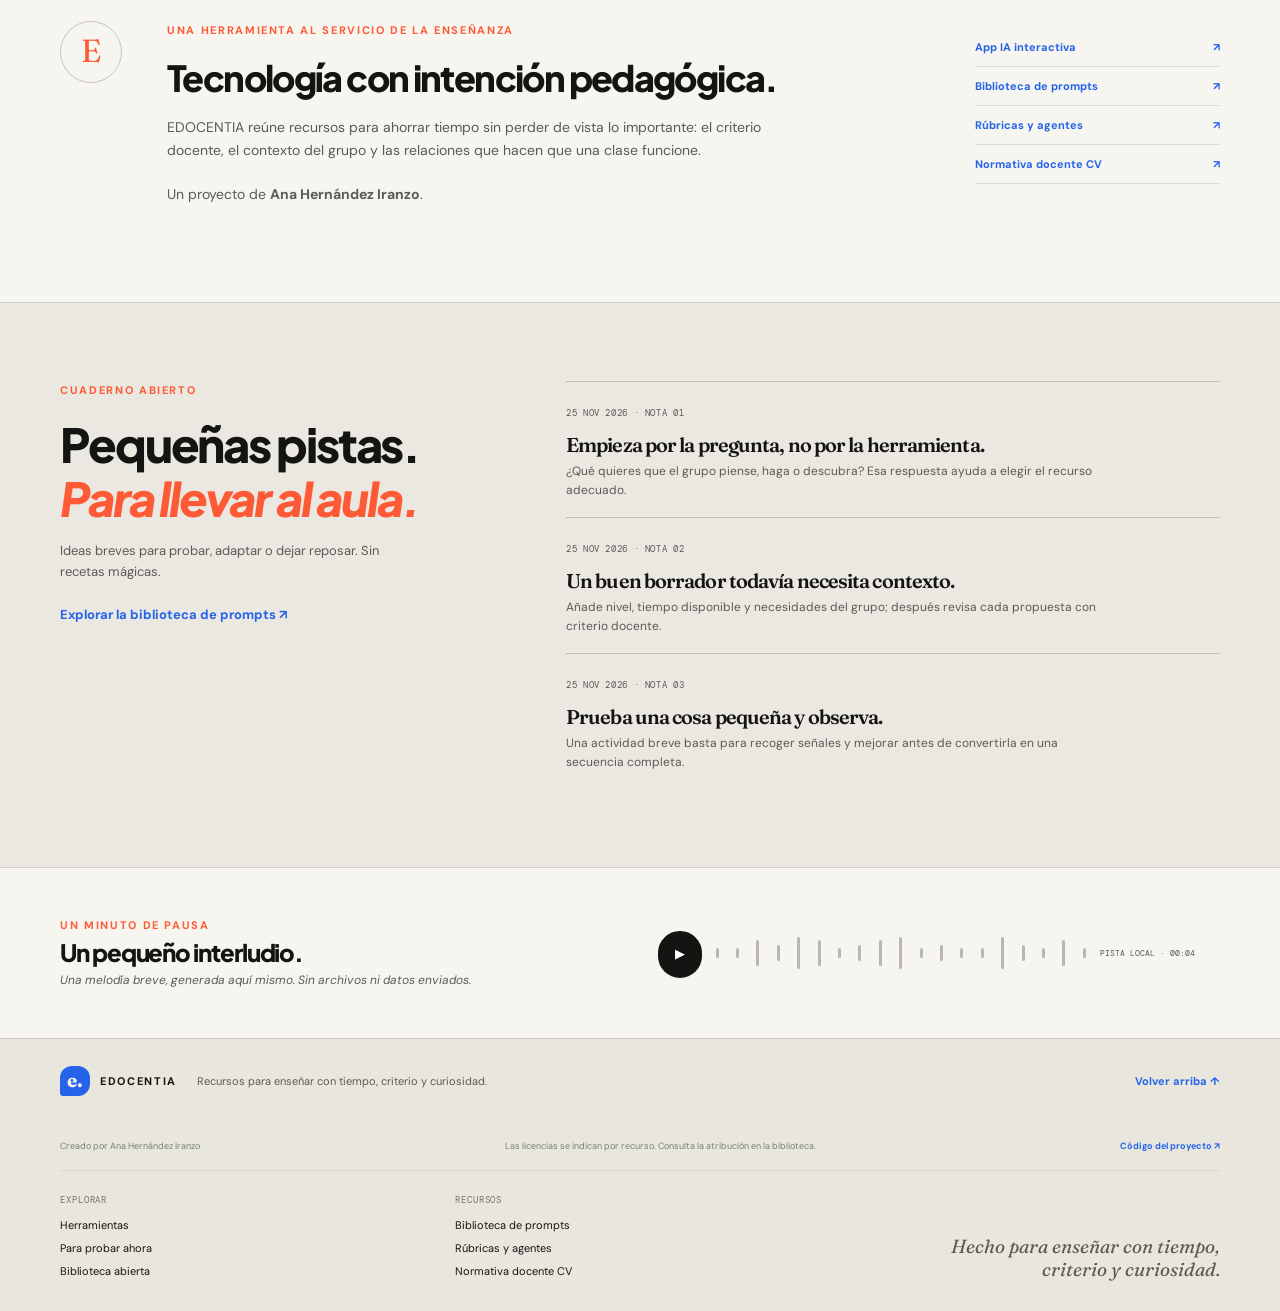
==== commit eb85f4cb: "Add tactile cards and curated library links Remove 94 entries credited to Juanjo de Haro and retain " ====
--- a/index.html
+++ b/index.html
@@ -8,12 +8,12 @@
   <title>EDOCENTIA — Herramientas para enseñar</title>
   <link rel="preconnect" href="https://fonts.googleapis.com">
   <link rel="preconnect" href="https://fonts.gstatic.com" crossorigin>
-  <link href="https://fonts.googleapis.com/css2?family=DM+Mono:wght@400;500&family=DM+Sans:wght@400;500;600;700&family=Fraunces:opsz,wght@9..144,500;9..144,600;9..144,700&display=swap" rel="stylesheet">
+  <link href="https://fonts.googleapis.com/css2?family=DM+Mono:wght@400;500&family=DM+Sans:wght@400;500;600;700&family=Fraunces:opsz,wght@9..144,500;9..144,600;9..144,700&family=Plus+Jakarta+Sans:wght@400;500;600;700;800&display=swap" rel="stylesheet">
   <link rel="stylesheet" href="assets/site.css">
   <link rel="stylesheet" href="assets/portal-nav.css">
   <script src="assets/site.js" defer></script>
 </head>
-<body class="home-page">
+<body>
   <a class="skip-link" href="#contenido">Saltar al contenido</a>
   <header class="site-header">
     <div class="shell header-inner">
@@ -25,12 +25,13 @@
         <span class="menu-toggle-label">Menú</span>
         <span class="menu-lines" aria-hidden="true"></span>
       </button>
-      <nav class="primary-nav" id="primary-nav" aria-label="Navegación principal">
-        <a href="#herramientas">Herramientas</a>
-        <a href="#novedades">Novedades</a>
-        <a href="apps.html">Biblioteca abierta</a>
-        <a href="#sobre-edocentia">El proyecto</a>
-        <a class="nav-cta" href="apps.html">Explorar recursos <span aria-hidden="true">↗</span></a>
+      <nav class="primary-nav index-nav" id="primary-nav" aria-label="Índice principal de EDOCENTIA">
+        <a class="index-nav-link nav-home" href="#contenido"><span class="index-nav-icon" aria-hidden="true">⌂</span>Inicio</a>
+        <a class="index-nav-link nav-tools" href="#herramientas"><span class="index-nav-icon" aria-hidden="true">▦</span>Herramientas</a>
+        <a class="index-nav-link nav-library" href="#biblioteca"><span class="index-nav-icon" aria-hidden="true">▤</span>Biblioteca</a>
+        <a class="index-nav-link nav-demos" href="#novedades"><span class="index-nav-icon" aria-hidden="true">✳</span>Demos</a>
+        <a class="index-nav-link nav-about" href="#sobre-edocentia"><span class="index-nav-icon" aria-hidden="true">◎</span>Proyecto</a>
+        <a class="nav-cta" href="apps.html">Ver recursos <span aria-hidden="true">↗</span></a>
       </nav>
     </div>
   </header>
@@ -74,7 +75,7 @@
       <div class="shell trust-inner">
         <p><strong>10</strong><span>herramientas docentes</span></p>
         <span class="trust-divider" aria-hidden="true"></span>
-        <p><strong>219</strong><span>recursos con licencia compartir igual</span></p>
+        <p><strong>125</strong><span>recursos con licencia compartir igual</span></p>
         <span class="trust-divider" aria-hidden="true"></span>
         <p><strong>En línea</strong><span>acceso desde el navegador</span></p>
       </div>
@@ -138,52 +139,52 @@
       <div class="tool-grid">
         <a class="tool-card" data-category="crear" href="modulo-1-tareas-competenciales/index.html">
           <span class="tool-number">01</span><span class="tool-type">Diseño de aprendizaje</span>
-          <h3>Tareas competenciales</h3><p>Diseña situaciones de aprendizaje, retos auténticos y proyectos conectados con la vida real.</p>
+          <h3>Tareas competenciales</h3><p>Crea retos conectados con la vida real.</p>
           <span class="card-link">Abrir herramienta <span aria-hidden="true">↗</span></span>
         </a>
         <a class="tool-card" data-category="evaluar" href="modulo-2-visualizador-notas/index.html">
           <span class="tool-number">02</span><span class="tool-type">Evaluación</span>
-          <h3>Visualizador de notas</h3><p>Explora resultados del grupo y convierte los datos de evaluación en información comprensible.</p>
+          <h3>Visualizador de notas</h3><p>Comprende resultados y tendencias del grupo.</p>
           <span class="card-link">Abrir herramienta <span aria-hidden="true">↗</span></span>
         </a>
         <a class="tool-card" data-category="activar" href="modulo-3-warmup/index.html">
           <span class="tool-number">03</span><span class="tool-type">Activación</span>
-          <h3>Warm-up de aula</h3><p>Encuentra preguntas, dinámicas breves y actividades para empezar la sesión con energía.</p>
+          <h3>Warm-up de aula</h3><p>Dinámicas breves para empezar con energía.</p>
           <span class="card-link">Abrir herramienta <span aria-hidden="true">↗</span></span>
         </a>
         <a class="tool-card" data-category="crear" href="modulo-4-ideas-clase/index.html">
           <span class="tool-number">04</span><span class="tool-type">Creatividad</span>
-          <h3>Ideas para clase</h3><p>Desbloquea nuevas dinámicas y enfoques para trabajar cualquier tema y nivel.</p>
+          <h3>Ideas para clase</h3><p>Encuentra nuevas maneras de abordar un tema.</p>
           <span class="card-link">Abrir herramienta <span aria-hidden="true">↗</span></span>
         </a>
         <a class="tool-card" data-category="explorar" href="modulo-5-laboratorio/index.html">
           <span class="tool-number">05</span><span class="tool-type">Ciencia y práctica</span>
-          <h3>Laboratorio y simulador</h3><p>Prepara experimentos y prácticas para aprender haciendo, observar y sacar conclusiones.</p>
+          <h3>Laboratorio y simulador</h3><p>Prepara experimentos y simulaciones para explorar.</p>
           <span class="card-link">Abrir herramienta <span aria-hidden="true">↗</span></span>
         </a>
         <a class="tool-card" data-category="crear" href="modulo-6-programaciones/index.html">
           <span class="tool-number">06</span><span class="tool-type">Planificación</span>
-          <h3>Programaciones didácticas</h3><p>Organiza objetivos, contenidos y propuestas curriculares para después revisarlas y adaptarlas.</p>
+          <h3>Programaciones didácticas</h3><p>Organiza objetivos y secuencias didácticas.</p>
           <span class="card-link">Abrir herramienta <span aria-hidden="true">↗</span></span>
         </a>
         <a class="tool-card" data-category="evaluar" href="modulo-7-examenes/index.html">
           <span class="tool-number">07</span><span class="tool-type">Evaluación</span>
-          <h3>Exámenes y pruebas</h3><p>Prepara actividades de evaluación variadas, preguntas y criterios de corrección.</p>
+          <h3>Exámenes y pruebas</h3><p>Crea pruebas, preguntas y criterios claros.</p>
           <span class="card-link">Abrir herramienta <span aria-hidden="true">↗</span></span>
         </a>
         <a class="tool-card" data-category="evaluar" href="modulo-8-feedback/index.html">
           <span class="tool-number">08</span><span class="tool-type">Acompañamiento</span>
-          <h3>Feedback formativo</h3><p>Redacta comentarios claros y constructivos para acompañar el progreso del alumnado.</p>
+          <h3>Feedback formativo</h3><p>Escribe comentarios que acompañen el progreso.</p>
           <span class="card-link">Abrir herramienta <span aria-hidden="true">↗</span></span>
         </a>
         <a class="tool-card" data-category="activar" href="modulo-9-gamificacion/index.html">
           <span class="tool-number">09</span><span class="tool-type">Motivación</span>
-          <h3>Gamificación</h3><p>Da forma a misiones, retos y dinámicas de juego con una intención pedagógica clara.</p>
+          <h3>Gamificación</h3><p>Convierte objetivos en misiones y retos.</p>
           <span class="card-link">Abrir herramienta <span aria-hidden="true">↗</span></span>
         </a>
         <a class="tool-card" data-category="explorar" href="modulo-10-comunicacion/index.html">
           <span class="tool-number">10</span><span class="tool-type">Comunidad educativa</span>
-          <h3>Comunicación</h3><p>Prepara comunicaciones útiles para el aula, el departamento y las familias.</p>
+          <h3>Comunicación</h3><p>Prepara mensajes para familias y comunidad.</p>
           <span class="card-link">Abrir herramienta <span aria-hidden="true">↗</span></span>
         </a>
       </div>
@@ -196,10 +197,26 @@
           <p class="section-intro">La herramienta acompaña. El criterio, la relación y la decisión pedagógica siguen siendo tuyos.</p>
         </div>
         <ol class="process-list">
-          <li><span>01</span><h3>Una necesidad real</h3><p>Empezamos por una tarea concreta del día a día docente.</p></li>
-          <li><span>02</span><h3>Un primer borrador</h3><p>La tecnología ayuda a ordenar ideas y ganar tiempo.</p></li>
-          <li><span>03</span><h3>Tu mirada lo afina</h3><p>Revisas, adaptas y decides qué tiene sentido para tu grupo.</p></li>
-          <li><span>04</span><h3>Listo para probar</h3><p>Entra desde el navegador; sin instalaciones ni registro.</p></li>
+          <li class="process-card process-story">
+            <span class="process-number">01</span>
+            <span class="process-icon" aria-hidden="true"><svg viewBox="0 0 24 24"><path d="M5 5.5h14a2 2 0 0 1 2 2v8a2 2 0 0 1-2 2h-7l-5 3v-3H5a2 2 0 0 1-2-2v-8a2 2 0 0 1 2-2Z"/><path d="M7.5 10h9M7.5 13.5h6"/></svg></span>
+            <h3>Primero, la pregunta</h3><p>Parte de una pregunta o reto real.</p>
+          </li>
+          <li class="process-card process-ai">
+            <span class="process-number">02</span>
+            <span class="process-icon" aria-hidden="true"><svg viewBox="0 0 24 24"><path d="m12 3 1.8 6.2L20 11l-6.2 1.8L12 19l-1.8-6.2L4 11l6.2-1.8L12 3Z"/><path d="m19 16 .8 2.2L22 19l-2.2.8L19 22l-.8-2.2L16 19l2.2-.8L19 16Z"/></svg></span>
+            <h3>Creada con IA</h3><p>Código e ideas, un borrador cada vez.</p>
+          </li>
+          <li class="process-card process-hand">
+            <span class="process-number">03</span>
+            <span class="process-icon" aria-hidden="true"><svg viewBox="0 0 24 24"><path d="M8 12V6a1.5 1.5 0 0 1 3 0v5-7a1.5 1.5 0 0 1 3 0v7-5a1.5 1.5 0 0 1 3 0v7-3a1.5 1.5 0 0 1 3 0v5c0 4-2.5 7-6.5 7h-1c-2.5 0-4-1.5-5-3l-3-4a1.5 1.5 0 0 1 2.5-1.7L8 16"/></svg></span>
+            <h3>Revisada a mano</h3><p>Se prueba y adapta al aula.</p>
+          </li>
+          <li class="process-card process-play">
+            <span class="process-number">04</span>
+            <span class="process-icon" aria-hidden="true"><svg viewBox="0 0 24 24"><path d="m8 5 11 7-11 7V5Z"/></svg></span>
+            <h3>Gratis para probar</h3><p>En navegador, sin instalación ni registro.</p>
+          </li>
         </ol>
       </div>
     </section>
@@ -219,7 +236,7 @@
           <div class="exhibit-body">
             <div class="exhibit-meta"><span>Planificación · IA</span><span class="new-badge">HERRAMIENTA</span></div>
             <h3>App IA interactiva para docentes</h3>
-            <p>Completa el contexto, el nivel y tu objetivo; genera un prompt para tu IA y revísalo antes de usarlo.</p>
+            <p>Genera un prompt docente desde el contexto y el objetivo de tu clase.</p>
             <a class="exhibit-link" href="app-ia.html">Abrir herramienta <span aria-hidden="true">→</span></a>
           </div>
         </article>
@@ -232,7 +249,7 @@
           <div class="exhibit-body">
             <div class="exhibit-meta"><span>Evaluación · Creación</span><span class="new-badge badge-blue">PARA EXPLORAR</span></div>
             <h3>Rúbricas, agentes y Vibe Coding</h3>
-            <p>Da forma a criterios de evaluación y explora asistentes y pequeñas aplicaciones para tu práctica docente.</p>
+            <p>Explora rúbricas, agentes y pequeñas apps para el aula.</p>
             <a class="exhibit-link" href="app-rubricas.html">Abrir herramienta <span aria-hidden="true">→</span></a>
           </div>
         </article>
@@ -248,7 +265,7 @@
           <a class="button button-paper" href="apps.html">Entrar en la biblioteca <span aria-hidden="true">↗</span></a>
         </div>
         <div class="library-aside">
-          <div class="aside-number">219</div>
+          <div class="aside-number">125</div>
           <p>recursos con licencia<br><strong>Creative Commons BY-SA / BY-NC-SA</strong></p>
           <span class="aside-rule" aria-hidden="true"></span>
           <p class="aside-small">Las fichas enlazan con las aplicaciones originales. Algunas licencias limitan el uso comercial.</p>
--- a/assets/site.css
+++ b/assets/site.css
@@ -297,8 +297,6 @@
 .footer-directory > p { align-self: end; justify-self: end; margin: 0; color: var(--muted); font: italic 19px/1.2 var(--serif); text-align: right; }
 .site-footer { background: #e9e6de; }
 .footer-bottom { border-top: 0; }
-body.home-page:has(.creator-signature) { padding-bottom: 0 !important; }
-body.home-page .creator-signature { display: none; }
 @media (max-width: 900px) {
   .shelf-grid { grid-template-columns: repeat(2,minmax(0,1fr)); }
   .notes-layout { gap: 35px; }
@@ -328,3 +326,260 @@
 @media (prefers-reduced-motion: reduce) {
   .ticker-track, .sound-player.is-playing .sound-wave i { animation: none; }
 }
+
+:root { --display: "Plus Jakarta Sans", var(--sans); }
+h1, h2, h3 { font-family: var(--display); font-weight: 800; letter-spacing: -.045em; }
+.hero h1 { line-height: 1.02; }
+.hero h1 em, .notes-intro h2 em { font-family: var(--display); font-weight: 800; }
+.button, .nav-cta, .filter-chip, .exhibit-link, .card-link, .shelf-link {
+  font-family: var(--display);
+  font-weight: 700;
+}
+.button, .nav-cta, .filter-chip, .sound-button {
+  border: 2px solid var(--ink);
+  box-shadow: 0 3px 0 var(--ink);
+  transition: transform .32s cubic-bezier(.22,1,.36,1), box-shadow .22s, background .2s, color .2s;
+}
+.button:hover, .nav-cta:hover, .filter-chip:hover, .sound-button:hover {
+  transform: translateY(-2px);
+  box-shadow: 0 5px 0 var(--ink);
+}
+.button:active, .nav-cta:active, .filter-chip:active, .sound-button:active {
+  transform: translateY(2px);
+  box-shadow: 0 1px 0 var(--ink);
+}
+.nav-cta { background: #fff; color: var(--ink); }
+.nav-cta:hover { background: #e6e5ff; color: var(--ink); }
+.button-primary { border-color: var(--ink); background: var(--ink); color: #fff; }
+.button-primary:hover { background: #3028d9; color: #fff; }
+.filter-chip { background: #fff; }
+.filter-chip.is-active { border-color: var(--ink); background: #2924d8; color: white; }
+.tool-grid { align-items: stretch; gap: 15px; }
+.tool-card {
+  height: 250px;
+  min-height: 250px;
+  border: 2px solid var(--ink);
+  border-radius: 17px;
+  box-shadow: 0 5px 0 var(--ink);
+  transition: transform .35s cubic-bezier(.22,1,.36,1), box-shadow .25s, background .2s;
+}
+.tool-card:nth-child(4n + 1) { background: #fff0b8; }
+.tool-card:nth-child(4n + 2) { background: #e8e7ff; }
+.tool-card:nth-child(4n + 3) { background: #ffd8bd; }
+.tool-card:nth-child(4n) { background: #cfeaff; }
+.tool-card:hover { transform: translateY(-4px); border-color: var(--ink); box-shadow: 0 9px 0 var(--ink); }
+.tool-card:active { transform: translateY(3px); box-shadow: 0 2px 0 var(--ink); }
+.tool-card h3 { max-width: 90%; margin-bottom: 8px; font-size: 19px; line-height: 1.2; }
+.tool-card p { max-width: 31ch; margin-bottom: 12px; color: #34333d; font-size: 12px; line-height: 1.55; }
+.tool-number { color: rgba(20,20,19,.58); font: 500 11px "DM Mono", monospace; }
+.tool-type { color: #3730c8; }
+.card-link { border-top-color: rgba(20,20,19,.24); color: #2924d8; }
+.tool-card:focus-visible, .shelf-card:focus-visible, .exhibit-card:focus-within, .library-link-card:focus-visible {
+  outline: 3px solid #2924d8;
+  outline-offset: 4px;
+}
+.shelf-card {
+  height: 248px;
+  min-height: 248px;
+  border: 2px solid var(--ink);
+  border-radius: 17px;
+  box-shadow: 0 5px 0 var(--ink);
+}
+.shelf-card:hover { transform: translateY(-4px); border-color: var(--ink); box-shadow: 0 9px 0 var(--ink); }
+.shelf-card:active { transform: translateY(3px); box-shadow: 0 2px 0 var(--ink); }
+.shelf-card h3, .process-card h3, .exhibit-body h3 { font-family: var(--display); font-weight: 800; letter-spacing: -.04em; }
+.shelf-card p { max-width: 29ch; color: #34333d; }
+.shelf-link { border-top-color: rgba(20,20,19,.25); color: #2924d8; }
+.process-list { grid-template-columns: repeat(4, minmax(0,1fr)); gap: 14px; }
+.process-list li + li { padding-left: 18px; border-left: 0; }
+.process-list .process-card {
+  height: 290px;
+  min-height: 290px;
+  position: relative;
+  padding: 21px 20px;
+  border: 2px solid var(--ink);
+  border-radius: 19px;
+  box-shadow: 0 6px 0 var(--ink);
+  transition: transform .35s cubic-bezier(.22,1,.36,1), box-shadow .25s;
+}
+.process-card:nth-child(1) { background: #fff0b8; }
+.process-card:nth-child(2) { background: #e8e7ff; }
+.process-card:nth-child(3) { background: #ffd8bd; }
+.process-card:nth-child(4) { background: #cfeaff; }
+.process-card:hover { transform: translateY(-4px); box-shadow: 0 10px 0 var(--ink); }
+.process-card:active { transform: translateY(3px); box-shadow: 0 2px 0 var(--ink); }
+.process-number { position: absolute; top: 20px; right: 19px; color: #57545d; font: 500 10px "DM Mono", monospace; }
+.process-icon {
+  width: 52px;
+  height: 52px;
+  display: grid;
+  place-items: center;
+  border: 2px solid var(--ink);
+  border-radius: 50%;
+  background: rgba(255,255,255,.55);
+  transition: transform .35s cubic-bezier(.22,1,.36,1);
+}
+.process-card:nth-child(2) .process-icon { background: #3028d9; color: #fff; }
+.process-card:nth-child(3) .process-icon { background: #ff7617; }
+.process-card:nth-child(4) .process-icon { background: #cfeaff; }
+.process-icon svg { width: 24px; height: 24px; fill: none; stroke: currentColor; stroke-width: 1.8; stroke-linecap: round; stroke-linejoin: round; }
+.process-card:nth-child(2) .process-icon svg { stroke: #fff; }
+.process-card:nth-child(4) .process-icon svg path { fill: currentColor; }
+.process-card:hover .process-icon { transform: rotate(-8deg) scale(1.06); }
+.process-card h3 { margin: 20px 0 7px; font-size: 18px; line-height: 1.18; }
+.process-card p { max-width: 25ch; margin: 0; color: #34333d; font-size: 12px; line-height: 1.55; }
+.exhibit-grid { align-items: stretch; gap: 16px; }
+.exhibit-card {
+  display: flex;
+  flex-direction: column;
+  border: 2px solid var(--ink);
+  border-radius: 19px;
+  box-shadow: 0 6px 0 var(--ink);
+}
+.exhibit-card:hover { transform: translateY(-4px); box-shadow: 0 10px 0 var(--ink); }
+.exhibit-card:active { transform: translateY(3px); box-shadow: 0 2px 0 var(--ink); }
+.exhibit-visual { flex: 0 0 auto; border-radius: 16px 16px 0 0; }
+.exhibit-body { flex: 1; display: flex; flex-direction: column; }
+.exhibit-body h3 { font-size: 19px; line-height: 1.2; }
+.exhibit-body p { min-height: 0; max-width: 43ch; }
+.exhibit-link { margin-top: auto; }
+.library-link-grid { display: grid; grid-template-columns: repeat(3,minmax(0,1fr)); align-items: stretch; gap: 14px; }
+.library-link-card {
+  min-height: 250px;
+  display: flex;
+  flex-direction: column;
+  padding: 18px;
+  border: 2px solid var(--ink);
+  border-radius: 18px;
+  box-shadow: 0 6px 0 var(--ink);
+  color: var(--ink);
+  transition: transform .35s cubic-bezier(.22,1,.36,1), box-shadow .25s;
+}
+.library-link-card:nth-child(4n + 1) { background: #fff0b8; }
+.library-link-card:nth-child(4n + 2) { background: #e8e7ff; }
+.library-link-card:nth-child(4n + 3) { background: #ffd8bd; }
+.library-link-card:nth-child(4n) { background: #cfeaff; }
+.library-link-card:hover { transform: translateY(-4px); box-shadow: 0 10px 0 var(--ink); }
+.library-link-card:active { transform: translateY(3px); box-shadow: 0 2px 0 var(--ink); }
+.library-link-top { display: flex; align-items: center; justify-content: space-between; gap: 10px; }
+.library-link-icon { width: 42px; height: 42px; display: grid; place-items: center; border: 2px solid var(--ink); border-radius: 50%; background: rgba(255,255,255,.58); font: 700 17px var(--display); }
+.library-link-type { color: #494650; font: 500 9px "DM Mono",monospace; letter-spacing: .06em; text-transform: uppercase; }
+.library-link-card h3 { margin: auto 0 7px; font: 800 17px/1.2 var(--display); letter-spacing: -.04em; }
+.library-link-card p { max-width: 25ch; min-height: 36px; margin: 0 0 14px; color: #34333d; font-size: 11px; line-height: 1.55; }
+.library-link-cta { display: flex; justify-content: space-between; padding-top: 10px; border-top: 1px solid rgba(20,20,19,.24); color: #2924d8; font: 700 10px var(--display); }
+.library-links-section { padding-top: 28px; padding-bottom: 15px; }
+.library-links-heading { display: flex; align-items: end; justify-content: space-between; gap: 24px; margin-bottom: 20px; }
+.library-links-heading h2 { margin: 0; font-size: clamp(24px,3vw,34px); }
+.library-links-heading p { max-width: 36ch; margin: 0; color: var(--muted); font-size: 12px; }
+@media (max-width: 900px) {
+  .library-link-grid { grid-template-columns: repeat(2,minmax(0,1fr)); }
+}
+@media (max-width: 620px) {
+  .tool-grid { gap: 10px; }
+  .tool-card { height: 235px; min-height: 235px; padding: 17px; }
+  .tool-card h3 { font-size: 17px; }
+  .process-list { grid-template-columns: repeat(2,minmax(0,1fr)); gap: 11px; }
+  .process-list .process-card { height: 240px; min-height: 240px; padding: 15px 13px; }
+  .process-list h3 { margin-top: 18px; font-size: 16px; }
+  .process-list p { font-size: 11px; }
+  .library-link-grid { grid-template-columns: repeat(2,minmax(0,1fr)); gap: 10px; }
+  .library-link-card { min-height: 225px; padding: 14px; }
+  .library-link-card h3 { font-size: 15px; }
+  .library-link-card p { font-size: 10px; }
+  .library-links-heading { align-items: start; flex-direction: column; gap: 7px; }
+}
+@media (prefers-reduced-motion: reduce) {
+  .tool-card, .shelf-card, .process-card, .exhibit-card, .library-link-card,
+  .button, .nav-cta, .filter-chip, .sound-button, .process-icon { transition: none; }
+}
+@media (max-width: 620px) {
+  .shelf-card { height: 215px; min-height: 215px; }
+}
+.primary-nav.index-nav { gap: 7px; }
+.primary-nav.index-nav > a.index-nav-link {
+  min-height: 42px;
+  display: inline-flex;
+  align-items: center;
+  gap: 7px;
+  padding: 4px 11px 4px 5px;
+  border: 2px solid var(--ink);
+  border-radius: 999px;
+  box-shadow: 0 3px 0 var(--ink);
+  font: 700 10px/1.1 var(--display);
+  transition: transform .3s cubic-bezier(.22,1,.36,1), box-shadow .22s, background .2s, color .2s;
+}
+.index-nav-icon {
+  width: 29px;
+  height: 29px;
+  flex: 0 0 auto;
+  display: grid;
+  place-items: center;
+  border: 2px solid var(--ink);
+  border-radius: 10px;
+  background: #fff;
+  color: var(--ink);
+  font: 700 15px/1 var(--display);
+}
+.primary-nav.index-nav > a.nav-home { background: #3028d9; color: #fff; }
+.primary-nav.index-nav > a.nav-tools { background: #fff0b8; color: var(--ink); }
+.primary-nav.index-nav > a.nav-library { background: #cfeaff; color: var(--ink); }
+.primary-nav.index-nav > a.nav-demos { background: #ff7617; color: var(--ink); }
+.primary-nav.index-nav > a.nav-about { background: #fff; color: var(--ink); }
+.primary-nav.index-nav > a.index-nav-link:hover {
+  transform: translateY(-2px) rotate(-1deg);
+  box-shadow: 0 5px 0 var(--ink);
+}
+.primary-nav.index-nav > a.nav-home:hover { color: #fff; }
+.primary-nav.index-nav > a.index-nav-link:active { transform: translateY(2px); box-shadow: 0 1px 0 var(--ink); }
+.primary-nav.index-nav > a.nav-cta {
+  min-height: 42px;
+  padding: 8px 13px;
+  border: 2px solid var(--ink);
+  border-radius: 999px;
+  background: var(--ink);
+  box-shadow: 0 3px 0 var(--ink);
+  color: #fff;
+  font: 700 10px/1.1 var(--display);
+}
+.primary-nav.index-nav > a.nav-cta:hover { transform: translateY(-2px); box-shadow: 0 5px 0 var(--ink); background: #3028d9; color: #fff; }
+.primary-nav.index-nav > a.nav-cta:active { transform: translateY(2px); box-shadow: 0 1px 0 var(--ink); }
+@media (max-width: 860px) {
+  .menu-toggle {
+    display: flex;
+    align-items: center;
+    gap: 9px;
+    padding: 7px 11px;
+    border: 2px solid var(--ink);
+    border-radius: 999px;
+    background: #fff0b8;
+    box-shadow: 0 3px 0 var(--ink);
+    color: var(--ink);
+    font: 700 11px var(--display);
+    cursor: pointer;
+  }
+  .primary-nav.index-nav {
+    position: absolute;
+    top: calc(100% + 7px);
+    right: 18px;
+    left: 18px;
+    display: none;
+    align-items: stretch;
+    flex-direction: column;
+    gap: 9px;
+    max-height: calc(100vh - 100px);
+    overflow-y: auto;
+    padding: 13px;
+    border: 2px solid var(--ink);
+    border-radius: 20px;
+    background: var(--paper);
+    box-shadow: 0 7px 0 var(--ink);
+  }
+  .primary-nav.index-nav.is-open { display: flex; }
+  .primary-nav.index-nav > a.index-nav-link,
+  .primary-nav.index-nav > a.nav-cta { width: 100%; justify-content: flex-start; padding: 6px 12px 6px 6px; font-size: 13px; }
+  .primary-nav.index-nav > a.nav-cta { justify-content: space-between; }
+  .menu-toggle:active { transform: translateY(2px); box-shadow: 0 1px 0 var(--ink); }
+}
+@media (prefers-reduced-motion: reduce) {
+  .primary-nav.index-nav > a.index-nav-link, .primary-nav.index-nav > a.nav-cta, .menu-toggle { transition: none; }
+}
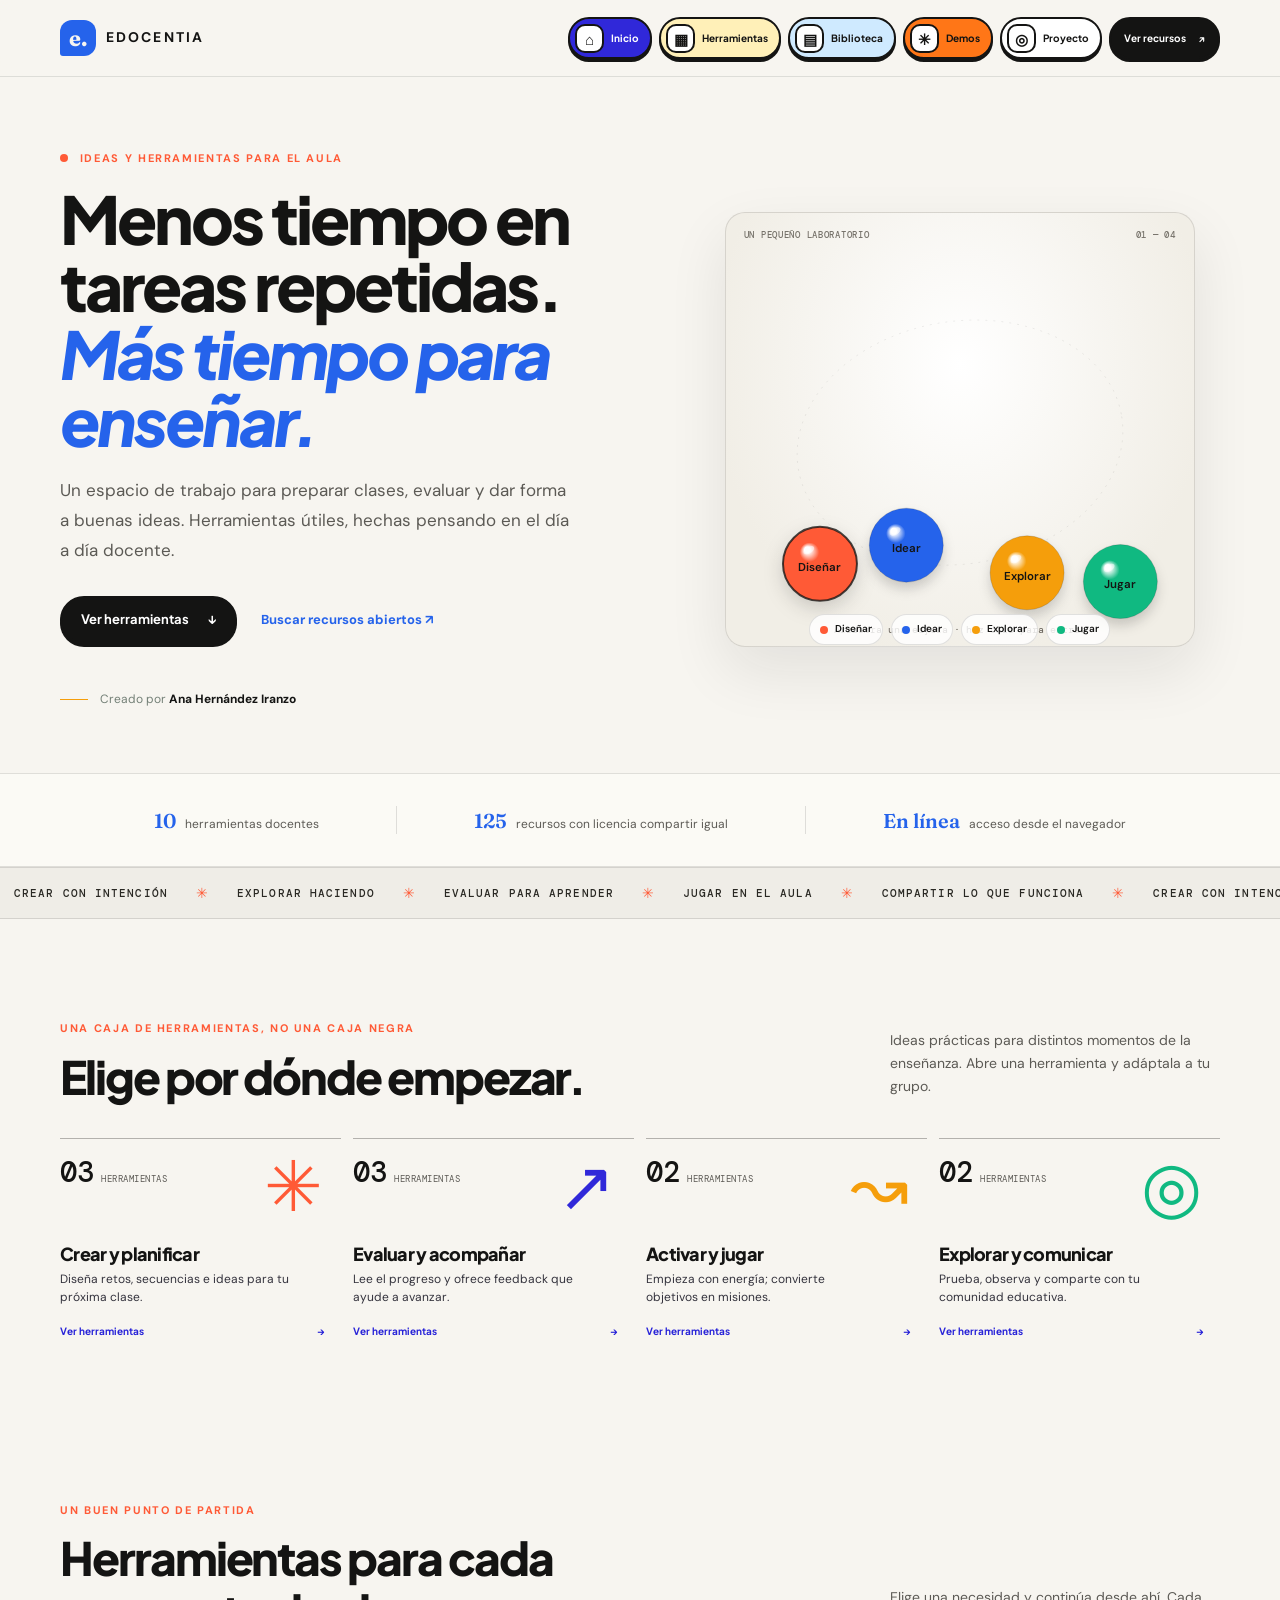
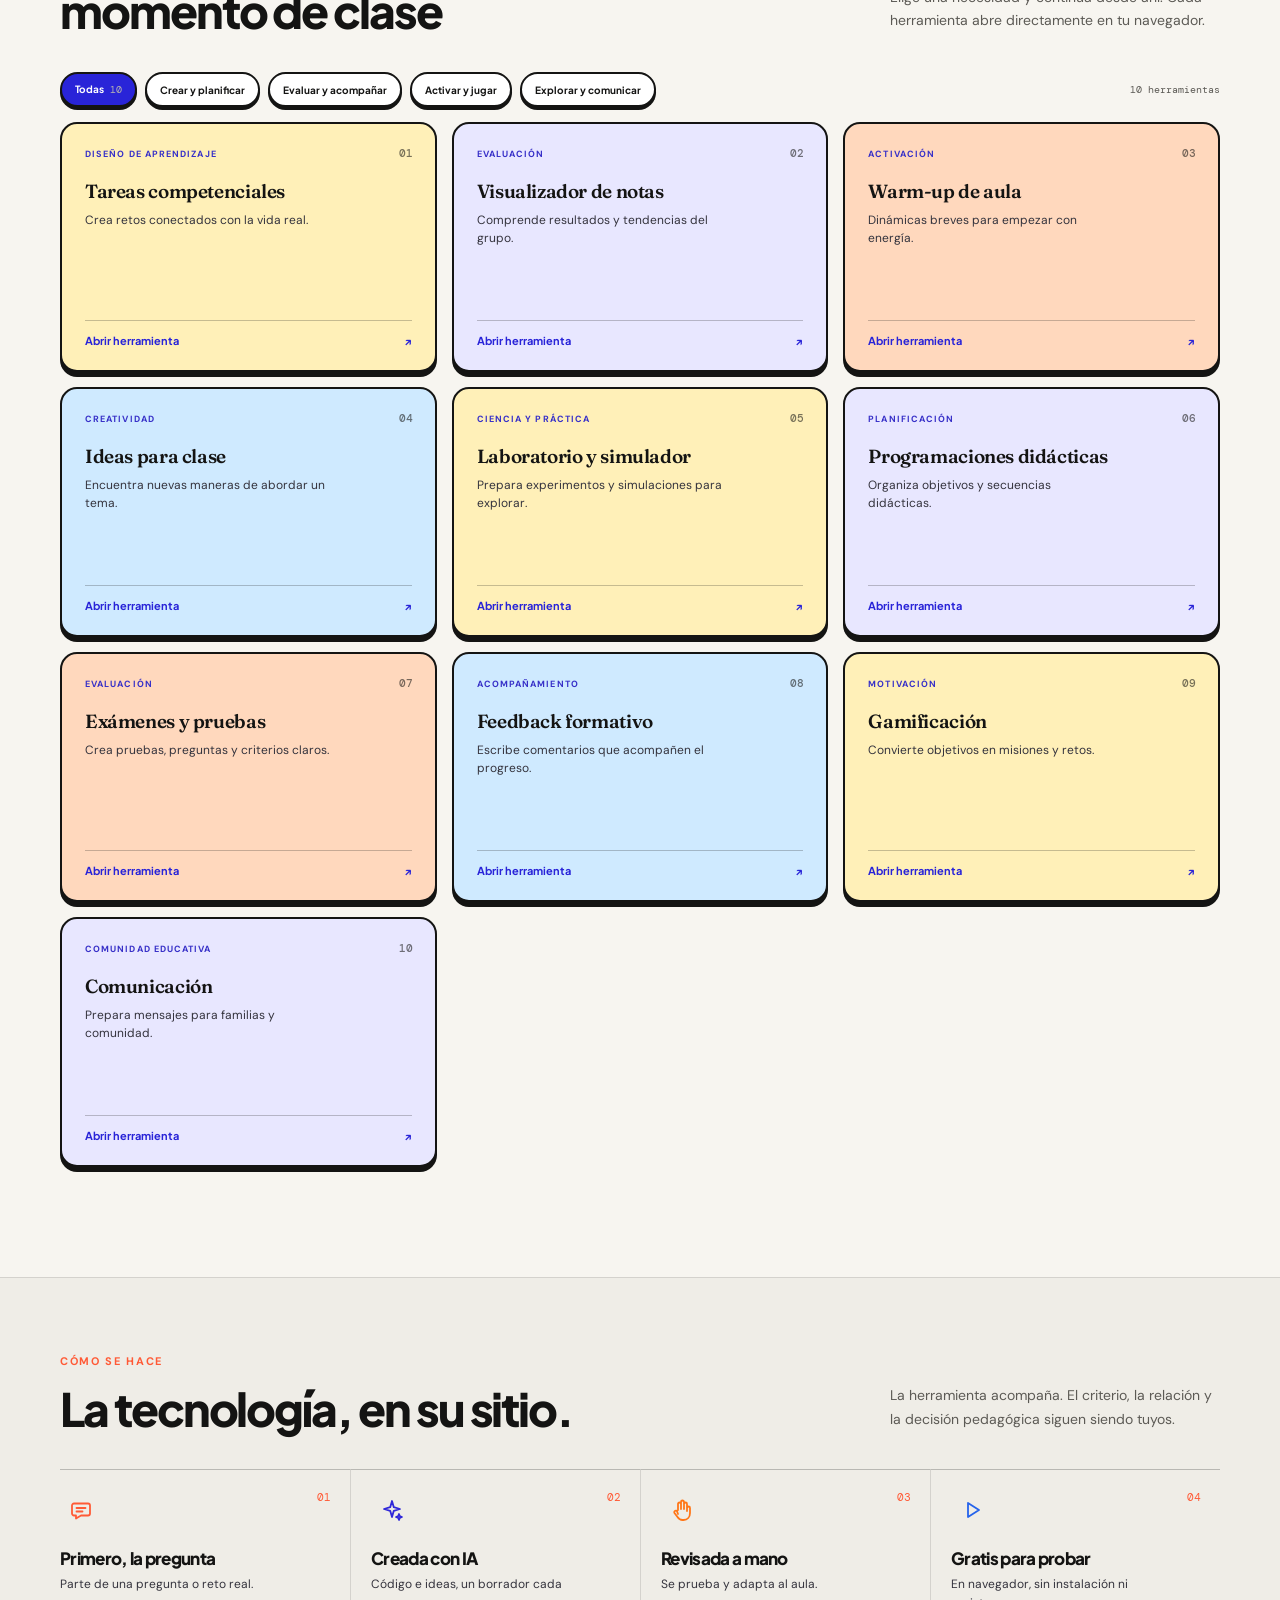
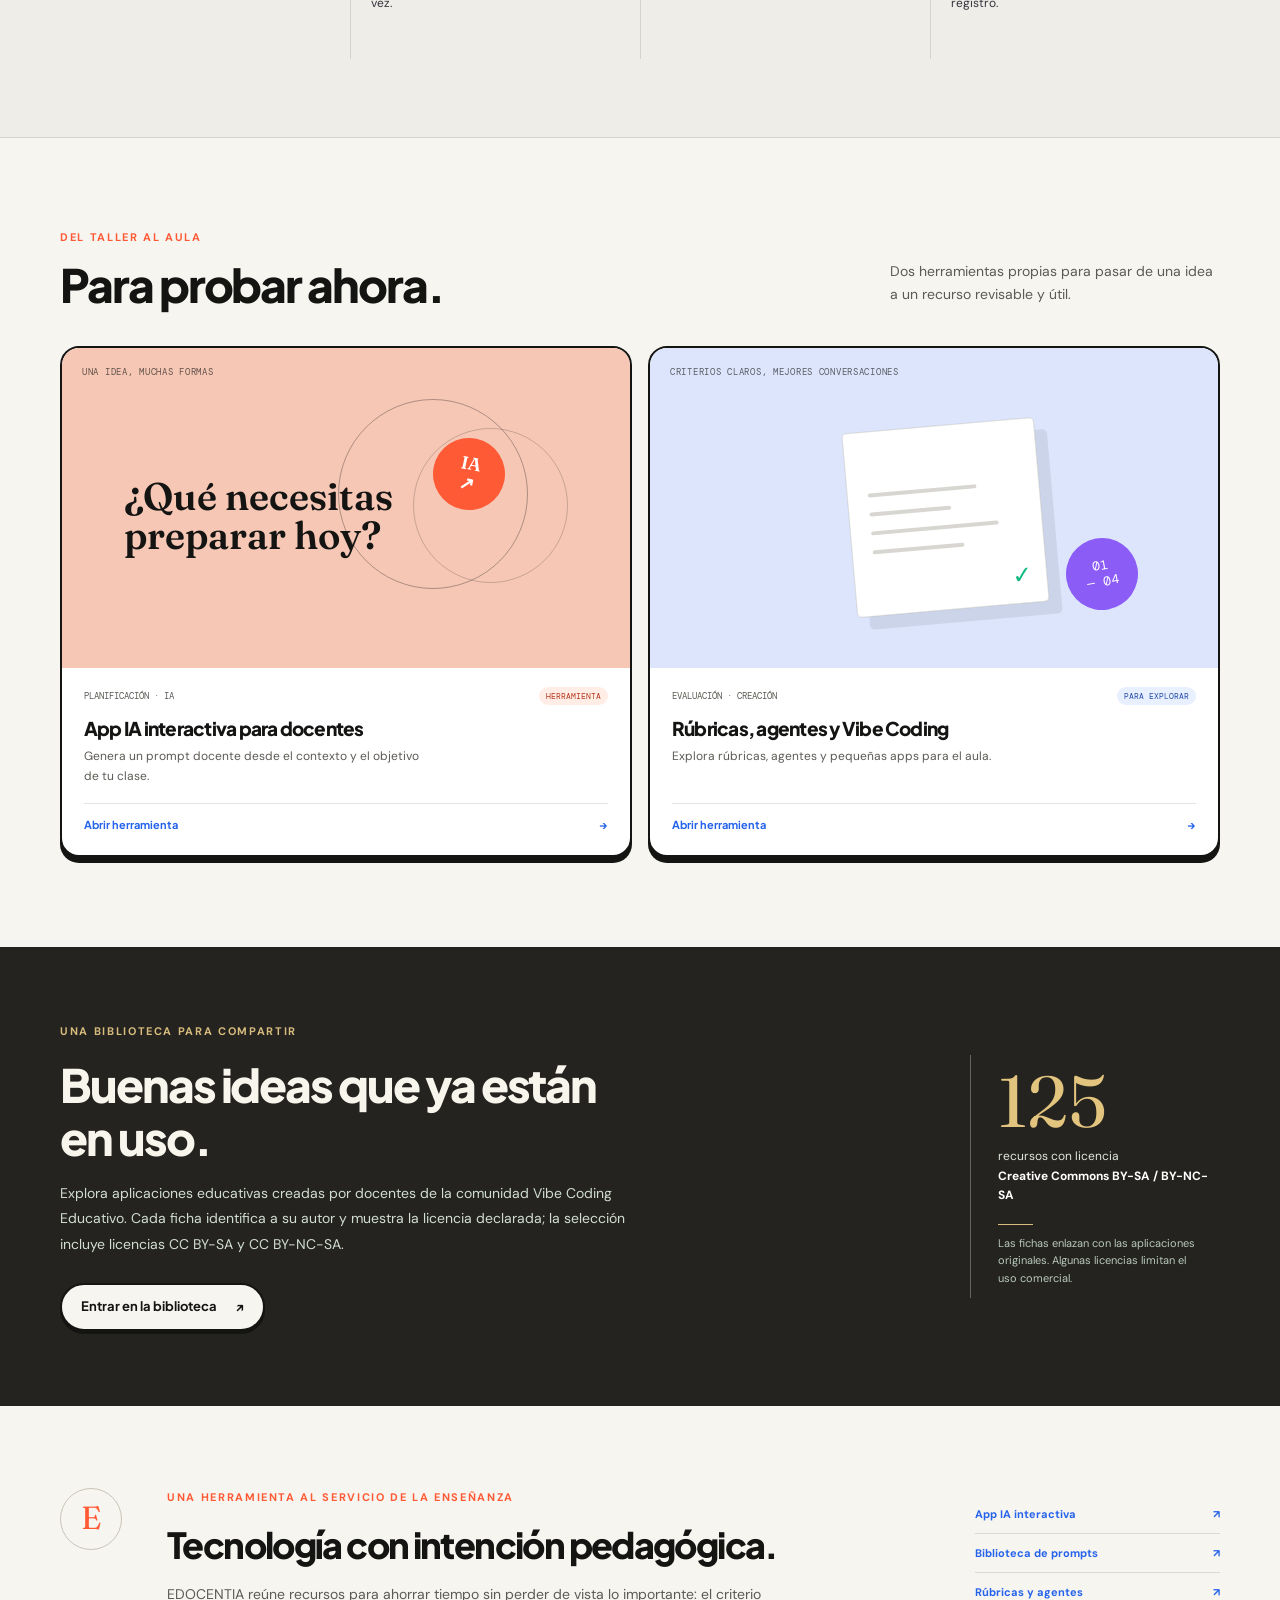
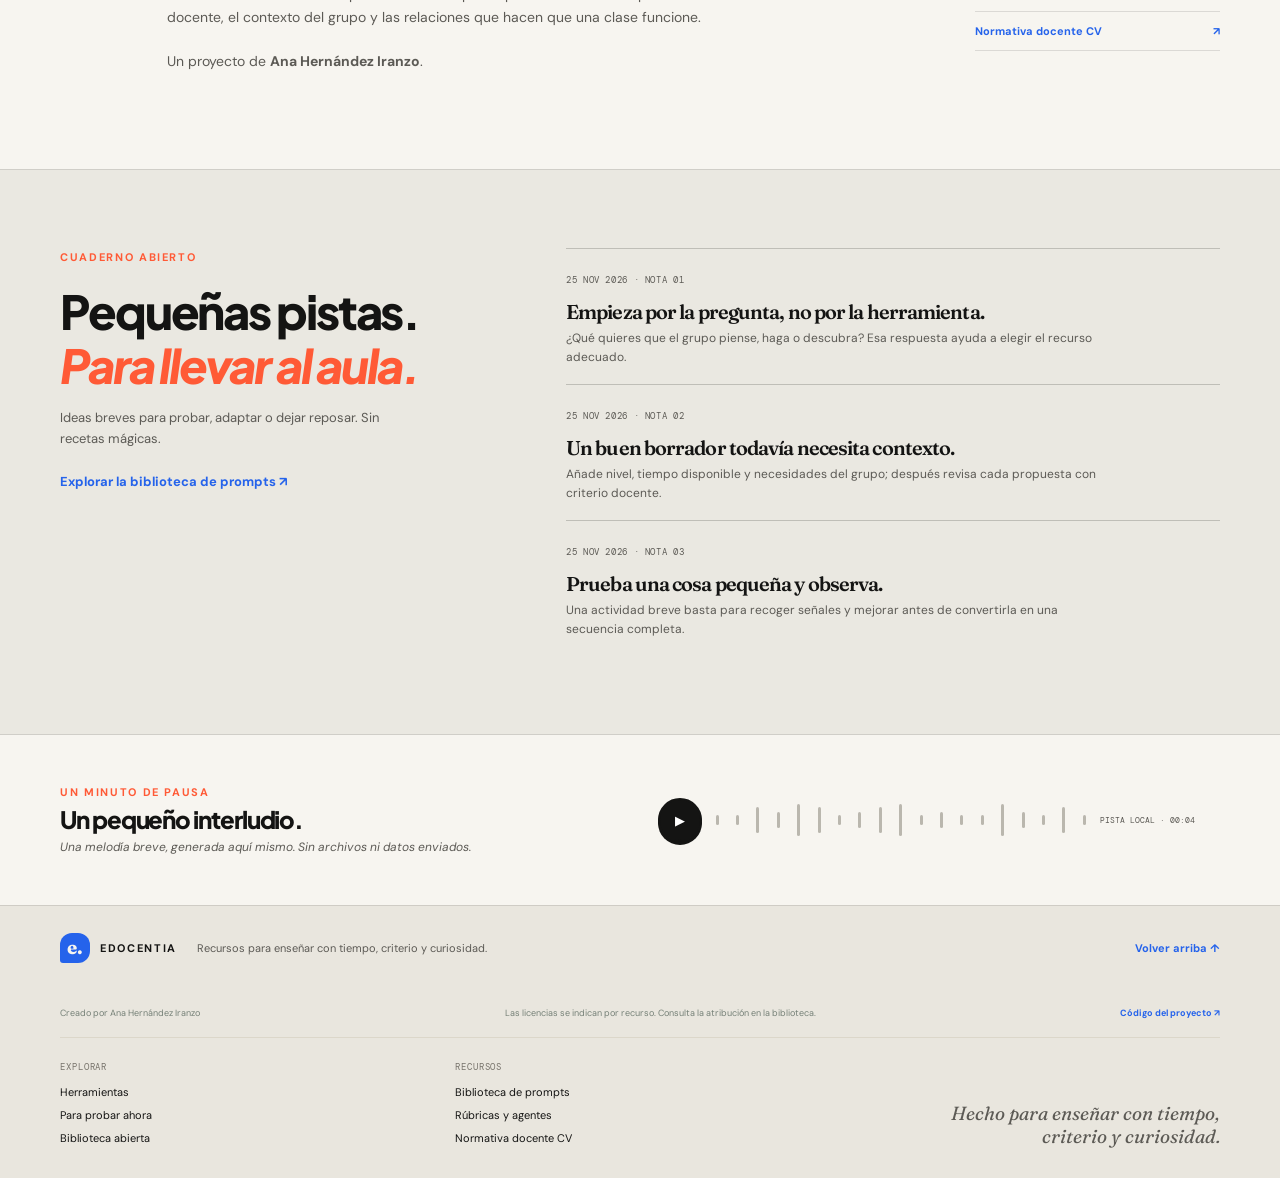
==== commit f6c60d96: "Vary editorial section layouts Co-authored-by: Copilot <223556219+Copilot@users.noreply.github.com>" ====
--- a/index.html
+++ b/index.html
@@ -97,22 +97,22 @@
         <p class="section-intro">Ideas prácticas para distintos momentos de la enseñanza. Abre una herramienta y adáptala a tu grupo.</p>
       </div>
       <div class="shelf-grid">
-        <a class="shelf-card shelf-create" href="#herramientas" data-shelf-filter="crear">
+        <a class="shelf-item shelf-create" href="#herramientas" data-shelf-filter="crear">
           <span class="shelf-count">03 <small>HERRAMIENTAS</small></span><span class="shelf-symbol" aria-hidden="true">✳</span>
           <h3>Crear y planificar</h3><p>Diseña retos, secuencias e ideas para tu próxima clase.</p>
           <span class="shelf-link">Ver herramientas <span aria-hidden="true">→</span></span>
         </a>
-        <a class="shelf-card shelf-assess" href="#herramientas" data-shelf-filter="evaluar">
+        <a class="shelf-item shelf-assess" href="#herramientas" data-shelf-filter="evaluar">
           <span class="shelf-count">03 <small>HERRAMIENTAS</small></span><span class="shelf-symbol" aria-hidden="true">↗</span>
           <h3>Evaluar y acompañar</h3><p>Lee el progreso y ofrece feedback que ayude a avanzar.</p>
           <span class="shelf-link">Ver herramientas <span aria-hidden="true">→</span></span>
         </a>
-        <a class="shelf-card shelf-play" href="#herramientas" data-shelf-filter="activar">
+        <a class="shelf-item shelf-play" href="#herramientas" data-shelf-filter="activar">
           <span class="shelf-count">02 <small>HERRAMIENTAS</small></span><span class="shelf-symbol" aria-hidden="true">↝</span>
           <h3>Activar y jugar</h3><p>Empieza con energía; convierte objetivos en misiones.</p>
           <span class="shelf-link">Ver herramientas <span aria-hidden="true">→</span></span>
         </a>
-        <a class="shelf-card shelf-explore" href="#herramientas" data-shelf-filter="explorar">
+        <a class="shelf-item shelf-explore" href="#herramientas" data-shelf-filter="explorar">
           <span class="shelf-count">02 <small>HERRAMIENTAS</small></span><span class="shelf-symbol" aria-hidden="true">◎</span>
           <h3>Explorar y comunicar</h3><p>Prueba, observa y comparte con tu comunidad educativa.</p>
           <span class="shelf-link">Ver herramientas <span aria-hidden="true">→</span></span>
@@ -197,22 +197,22 @@
           <p class="section-intro">La herramienta acompaña. El criterio, la relación y la decisión pedagógica siguen siendo tuyos.</p>
         </div>
         <ol class="process-list">
-          <li class="process-card process-story">
+          <li class="process-step process-story">
             <span class="process-number">01</span>
             <span class="process-icon" aria-hidden="true"><svg viewBox="0 0 24 24"><path d="M5 5.5h14a2 2 0 0 1 2 2v8a2 2 0 0 1-2 2h-7l-5 3v-3H5a2 2 0 0 1-2-2v-8a2 2 0 0 1 2-2Z"/><path d="M7.5 10h9M7.5 13.5h6"/></svg></span>
             <h3>Primero, la pregunta</h3><p>Parte de una pregunta o reto real.</p>
           </li>
-          <li class="process-card process-ai">
+          <li class="process-step process-ai">
             <span class="process-number">02</span>
             <span class="process-icon" aria-hidden="true"><svg viewBox="0 0 24 24"><path d="m12 3 1.8 6.2L20 11l-6.2 1.8L12 19l-1.8-6.2L4 11l6.2-1.8L12 3Z"/><path d="m19 16 .8 2.2L22 19l-2.2.8L19 22l-.8-2.2L16 19l2.2-.8L19 16Z"/></svg></span>
             <h3>Creada con IA</h3><p>Código e ideas, un borrador cada vez.</p>
           </li>
-          <li class="process-card process-hand">
+          <li class="process-step process-hand">
             <span class="process-number">03</span>
             <span class="process-icon" aria-hidden="true"><svg viewBox="0 0 24 24"><path d="M8 12V6a1.5 1.5 0 0 1 3 0v5-7a1.5 1.5 0 0 1 3 0v7-5a1.5 1.5 0 0 1 3 0v7-3a1.5 1.5 0 0 1 3 0v5c0 4-2.5 7-6.5 7h-1c-2.5 0-4-1.5-5-3l-3-4a1.5 1.5 0 0 1 2.5-1.7L8 16"/></svg></span>
             <h3>Revisada a mano</h3><p>Se prueba y adapta al aula.</p>
           </li>
-          <li class="process-card process-play">
+          <li class="process-step process-play">
             <span class="process-number">04</span>
             <span class="process-icon" aria-hidden="true"><svg viewBox="0 0 24 24"><path d="m8 5 11 7-11 7V5Z"/></svg></span>
             <h3>Gratis para probar</h3><p>En navegador, sin instalación ni registro.</p>
--- a/assets/site.css
+++ b/assets/site.css
@@ -214,15 +214,18 @@
 @keyframes ticker-scroll { to { transform: translateX(-50%); } }
 .shelves-section { padding-bottom: 48px; }
 .shelf-grid { display: grid; grid-template-columns: repeat(4, minmax(0,1fr)); gap: 12px; }
-.shelf-card { min-height: 245px; position: relative; display: flex; flex-direction: column; overflow: hidden; padding: 19px; border: 1px solid var(--line); border-radius: 14px; background: #fff; transition: transform .35s cubic-bezier(.22,1,.36,1), box-shadow .25s, border-color .2s; }
-.shelf-card:hover { transform: translateY(-4px); border-color: rgba(20,20,19,.35); box-shadow: 0 14px 30px rgba(20,20,19,.08); }
+.shelf-item { min-height: 215px; position: relative; display: flex; flex-direction: column; overflow: hidden; padding: 19px 16px 16px 0; border-top: 1px solid rgba(20,20,19,.3); color: var(--ink); transition: transform .3s cubic-bezier(.22,1,.36,1), border-color .2s; }
+.shelf-item:hover { transform: translateX(4px); border-color: var(--green); }
 .shelf-count { position: relative; z-index: 1; display: flex; align-items: baseline; gap: 7px; font: 500 29px/1 "DM Mono", monospace; }
 .shelf-count small { color: var(--muted); font: 9px "DM Mono", monospace; letter-spacing: .06em; }
 .shelf-symbol { position: absolute; top: 12px; right: 18px; color: rgba(20,20,19,.18); font: 70px/1 var(--serif); }
-.shelf-card h3 { margin: auto 0 5px; font: 600 20px/1.15 var(--serif); letter-spacing: -.02em; }
-.shelf-card p { margin: 0 0 15px; color: var(--muted); font-size: 12px; line-height: 1.55; }
-.shelf-link { display: flex; justify-content: space-between; align-items: center; padding-top: 10px; border-top: 1px solid rgba(20,20,19,.12); font-size: 10px; font-weight: 700; }
-.shelf-create { background: #ffede6; }.shelf-assess { background: #eaf0ff; }.shelf-play { background: #fff2d6; }.shelf-explore { background: #e5f3ed; }
+.shelf-item h3 { margin: auto 0 5px; font: 700 18px/1.2 var(--display); letter-spacing: -.035em; }
+.shelf-item p { max-width: 29ch; margin: 0 0 11px; color: var(--muted); font-size: 12px; line-height: 1.55; }
+.shelf-link { display: flex; justify-content: space-between; align-items: center; padding-top: 7px; color: var(--green); font: 700 10px var(--display); }
+.shelf-create .shelf-symbol { color: var(--terracotta); }
+.shelf-assess .shelf-symbol { color: #3028d9; }
+.shelf-play .shelf-symbol { color: var(--gold); }
+.shelf-explore .shelf-symbol { color: #10b981; }
 .tool-filters { display: flex; align-items: center; flex-wrap: wrap; gap: 8px; margin: 25px 0 15px; }
 .filter-chip { min-height: 35px; padding: 0 13px; border: 1px solid var(--line); border-radius: 999px; background: transparent; color: var(--ink); font: 600 10px var(--sans); cursor: pointer; transition: background .2s, color .2s, border-color .2s; }
 .filter-chip:hover { border-color: var(--ink); }
@@ -232,14 +235,14 @@
 .tool-card[hidden] { display: none; }
 .tool-card { border-radius: 12px; background: rgba(255,255,255,.78); }
 .card-link span, .shelf-link span, .exhibit-link span, .text-link span, .footer-top { transition: transform .3s cubic-bezier(.22,1,.36,1); }
-.tool-card:hover .card-link span, .shelf-card:hover .shelf-link span, .exhibit-link:hover span, .text-link:hover span { transform: translateX(4px); }
+.tool-card:hover .card-link span, .shelf-item:hover .shelf-link span, .exhibit-link:hover span, .text-link:hover span { transform: translateX(4px); }
 .process-band { padding-block: 74px 78px; border-block: 1px solid var(--line); background: #efede7; }
 .process-heading { margin-bottom: 34px; }
 .process-list { display: grid; grid-template-columns: repeat(4, minmax(0,1fr)); gap: 0; padding: 0; margin: 0; list-style: none; }
 .process-list li { padding: 18px 22px 0 0; border-top: 1px solid rgba(20,20,19,.22); }
 .process-list li + li { padding-left: 20px; border-left: 1px solid var(--line); }
 .process-list li > span { color: var(--terracotta); font: 11px "DM Mono", monospace; }
-.process-list h3 { margin: 25px 0 7px; font: 600 19px/1.2 var(--serif); }
+.process-list h3 { margin: 20px 0 7px; font: 700 17px/1.25 var(--display); }
 .process-list p { max-width: 220px; margin: 0; color: var(--muted); font-size: 12px; line-height: 1.6; }
 .exhibition-section { padding-block: 90px; }
 .exhibit-grid { display: grid; grid-template-columns: repeat(2, minmax(0,1fr)); gap: 18px; }
@@ -307,16 +310,19 @@
   .hero-art { min-height: 385px; }
   .playground-links { gap: 5px; }.playground-links a { padding: 6px 8px; font-size: 9px; }
   .ticker-track { animation-duration: 48s; }
-  .shelf-grid { grid-template-columns: 1fr 1fr; gap: 8px; }
-  .shelf-card { min-height: 215px; padding: 13px; }
+  .shelf-grid { grid-template-columns: 1fr 1fr; gap: 0; }
+  .shelf-item { min-height: 190px; padding: 14px 12px 12px 0; }
+  .shelf-item:nth-child(even) { padding-left: 14px; border-left: 1px solid var(--line); }
   .shelf-count { font-size: 24px; }.shelf-count small { font-size: 7px; }
-  .shelf-card h3 { font-size: 17px; }.shelf-card p { font-size: 11px; }
+  .shelf-item h3 { font-size: 16px; }.shelf-item p { font-size: 11px; }
   .tool-filters { gap: 6px; }.filter-chip { min-height: 32px; padding-inline: 10px; font-size: 9px; }
   .filter-count { width: 100%; margin: 3px 0 0; }
-  .process-band { padding-block: 57px; }.process-list { grid-template-columns: 1fr 1fr; row-gap: 24px; }
-  .process-list li { padding-right: 12px; }.process-list li + li { padding-left: 13px; }
-  .process-list li:nth-child(3) { padding-left: 0; border-left: 0; }
-  .process-list h3 { margin-top: 16px; font-size: 17px; }
+  .process-band { padding-block: 57px; }.process-list { grid-template-columns: 1fr 1fr; row-gap: 0; }
+  .process-list .process-step { min-height: 190px; padding-right: 12px; }
+  .process-list .process-step + .process-step { padding-left: 13px; }
+  .process-list .process-step:nth-child(odd) { padding-left: 0; border-left: 0; }
+  .process-list .process-step:nth-child(n + 3) { border-top: 1px solid rgba(20,20,19,.24); }
+  .process-list h3 { margin-top: 15px; font-size: 15px; }
   .exhibition-section { padding-block: 65px; }.exhibit-grid { grid-template-columns: 1fr; gap: 13px; }
   .exhibit-body { padding: 16px; }.exhibit-body h3 { font-size: 22px; }.exhibit-body p { min-height: 0; }
   .notes-layout { grid-template-columns: 1fr; gap: 28px; }.field-notes { padding-block: 58px; }
@@ -374,60 +380,39 @@
 .tool-number { color: rgba(20,20,19,.58); font: 500 11px "DM Mono", monospace; }
 .tool-type { color: #3730c8; }
 .card-link { border-top-color: rgba(20,20,19,.24); color: #2924d8; }
-.tool-card:focus-visible, .shelf-card:focus-visible, .exhibit-card:focus-within, .library-link-card:focus-visible {
+.tool-card:focus-visible, .shelf-item:focus-visible, .exhibit-card:focus-within, .library-link-card:focus-visible {
   outline: 3px solid #2924d8;
   outline-offset: 4px;
 }
-.shelf-card {
-  height: 248px;
-  min-height: 248px;
-  border: 2px solid var(--ink);
-  border-radius: 17px;
-  box-shadow: 0 5px 0 var(--ink);
-}
-.shelf-card:hover { transform: translateY(-4px); border-color: var(--ink); box-shadow: 0 9px 0 var(--ink); }
-.shelf-card:active { transform: translateY(3px); box-shadow: 0 2px 0 var(--ink); }
-.shelf-card h3, .process-card h3, .exhibit-body h3 { font-family: var(--display); font-weight: 800; letter-spacing: -.04em; }
-.shelf-card p { max-width: 29ch; color: #34333d; }
-.shelf-link { border-top-color: rgba(20,20,19,.25); color: #2924d8; }
-.process-list { grid-template-columns: repeat(4, minmax(0,1fr)); gap: 14px; }
-.process-list li + li { padding-left: 18px; border-left: 0; }
-.process-list .process-card {
-  height: 290px;
-  min-height: 290px;
+.shelf-item h3, .process-step h3, .exhibit-body h3 { font-family: var(--display); font-weight: 800; letter-spacing: -.04em; }
+.shelf-item p { max-width: 29ch; color: #34333d; }
+.shelf-link { color: #2924d8; }
+.process-list .process-step {
+  min-height: 190px;
   position: relative;
-  padding: 21px 20px;
-  border: 2px solid var(--ink);
-  border-radius: 19px;
-  box-shadow: 0 6px 0 var(--ink);
-  transition: transform .35s cubic-bezier(.22,1,.36,1), box-shadow .25s;
-}
-.process-card:nth-child(1) { background: #fff0b8; }
-.process-card:nth-child(2) { background: #e8e7ff; }
-.process-card:nth-child(3) { background: #ffd8bd; }
-.process-card:nth-child(4) { background: #cfeaff; }
-.process-card:hover { transform: translateY(-4px); box-shadow: 0 10px 0 var(--ink); }
-.process-card:active { transform: translateY(3px); box-shadow: 0 2px 0 var(--ink); }
+  padding: 19px 22px 0 0;
+  border-top: 1px solid rgba(20,20,19,.24);
+  background: transparent;
+}
+.process-list .process-step + .process-step { padding-left: 20px; border-left: 1px solid var(--line); }
 .process-number { position: absolute; top: 20px; right: 19px; color: #57545d; font: 500 10px "DM Mono", monospace; }
 .process-icon {
-  width: 52px;
-  height: 52px;
+  width: 42px;
+  height: 42px;
   display: grid;
   place-items: center;
-  border: 2px solid var(--ink);
   border-radius: 50%;
-  background: rgba(255,255,255,.55);
+  background: transparent;
+  color: var(--terracotta);
   transition: transform .35s cubic-bezier(.22,1,.36,1);
 }
-.process-card:nth-child(2) .process-icon { background: #3028d9; color: #fff; }
-.process-card:nth-child(3) .process-icon { background: #ff7617; }
-.process-card:nth-child(4) .process-icon { background: #cfeaff; }
+.process-ai .process-icon { color: #3028d9; }
+.process-hand .process-icon { color: #ff7617; }
+.process-play .process-icon { color: #2563eb; }
 .process-icon svg { width: 24px; height: 24px; fill: none; stroke: currentColor; stroke-width: 1.8; stroke-linecap: round; stroke-linejoin: round; }
-.process-card:nth-child(2) .process-icon svg { stroke: #fff; }
-.process-card:nth-child(4) .process-icon svg path { fill: currentColor; }
-.process-card:hover .process-icon { transform: rotate(-8deg) scale(1.06); }
-.process-card h3 { margin: 20px 0 7px; font-size: 18px; line-height: 1.18; }
-.process-card p { max-width: 25ch; margin: 0; color: #34333d; font-size: 12px; line-height: 1.55; }
+.process-step:hover .process-icon { transform: rotate(-8deg) scale(1.08); }
+.process-step h3 { margin: 17px 0 7px; font-size: 17px; line-height: 1.2; }
+.process-step p { max-width: 25ch; margin: 0; color: #34333d; font-size: 12px; line-height: 1.55; }
 .exhibit-grid { align-items: stretch; gap: 16px; }
 .exhibit-card {
   display: flex;
@@ -478,8 +463,7 @@
   .tool-grid { gap: 10px; }
   .tool-card { height: 235px; min-height: 235px; padding: 17px; }
   .tool-card h3 { font-size: 17px; }
-  .process-list { grid-template-columns: repeat(2,minmax(0,1fr)); gap: 11px; }
-  .process-list .process-card { height: 240px; min-height: 240px; padding: 15px 13px; }
+  .process-list { grid-template-columns: repeat(2,minmax(0,1fr)); gap: 0; }
   .process-list h3 { margin-top: 18px; font-size: 16px; }
   .process-list p { font-size: 11px; }
   .library-link-grid { grid-template-columns: repeat(2,minmax(0,1fr)); gap: 10px; }
@@ -489,11 +473,8 @@
   .library-links-heading { align-items: start; flex-direction: column; gap: 7px; }
 }
 @media (prefers-reduced-motion: reduce) {
-  .tool-card, .shelf-card, .process-card, .exhibit-card, .library-link-card,
+  .tool-card, .shelf-item, .process-step, .exhibit-card, .library-link-card,
   .button, .nav-cta, .filter-chip, .sound-button, .process-icon { transition: none; }
-}
-@media (max-width: 620px) {
-  .shelf-card { height: 215px; min-height: 215px; }
 }
 .primary-nav.index-nav { gap: 7px; }
 .primary-nav.index-nav > a.index-nav-link {
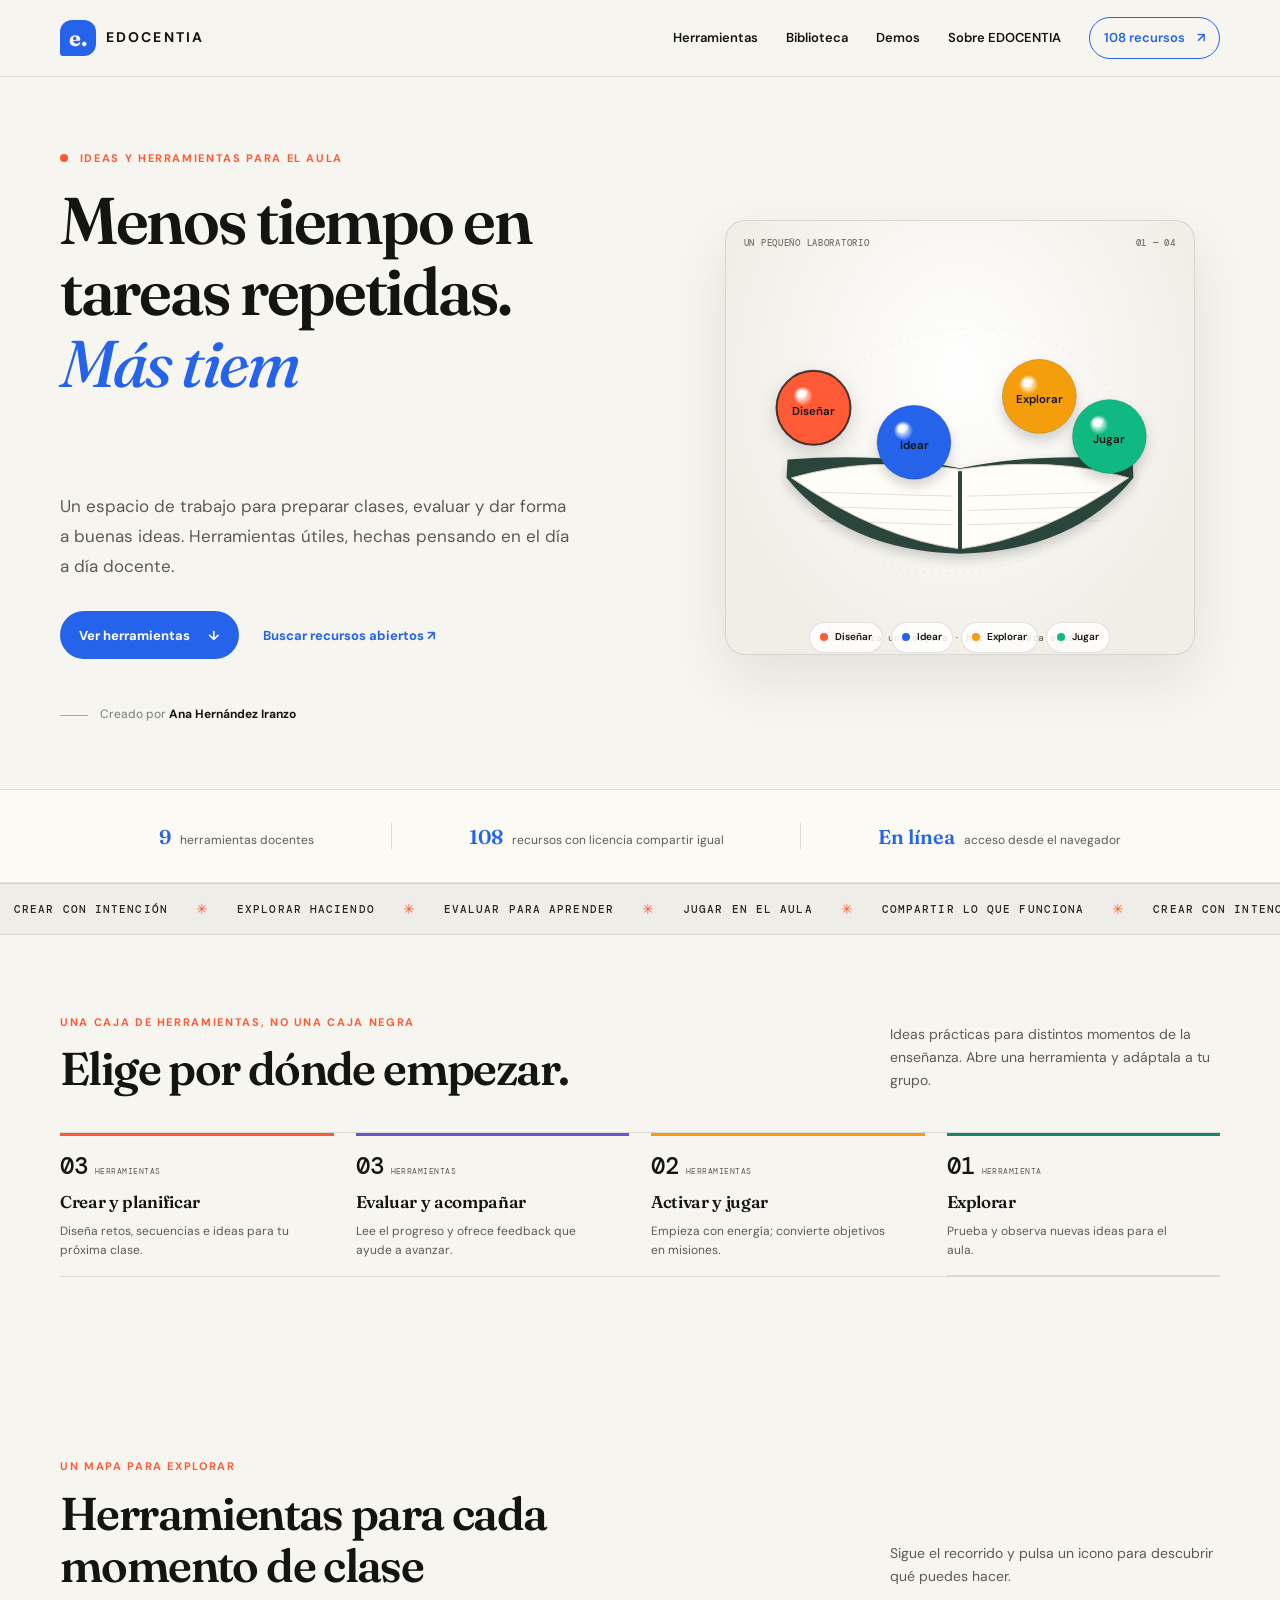
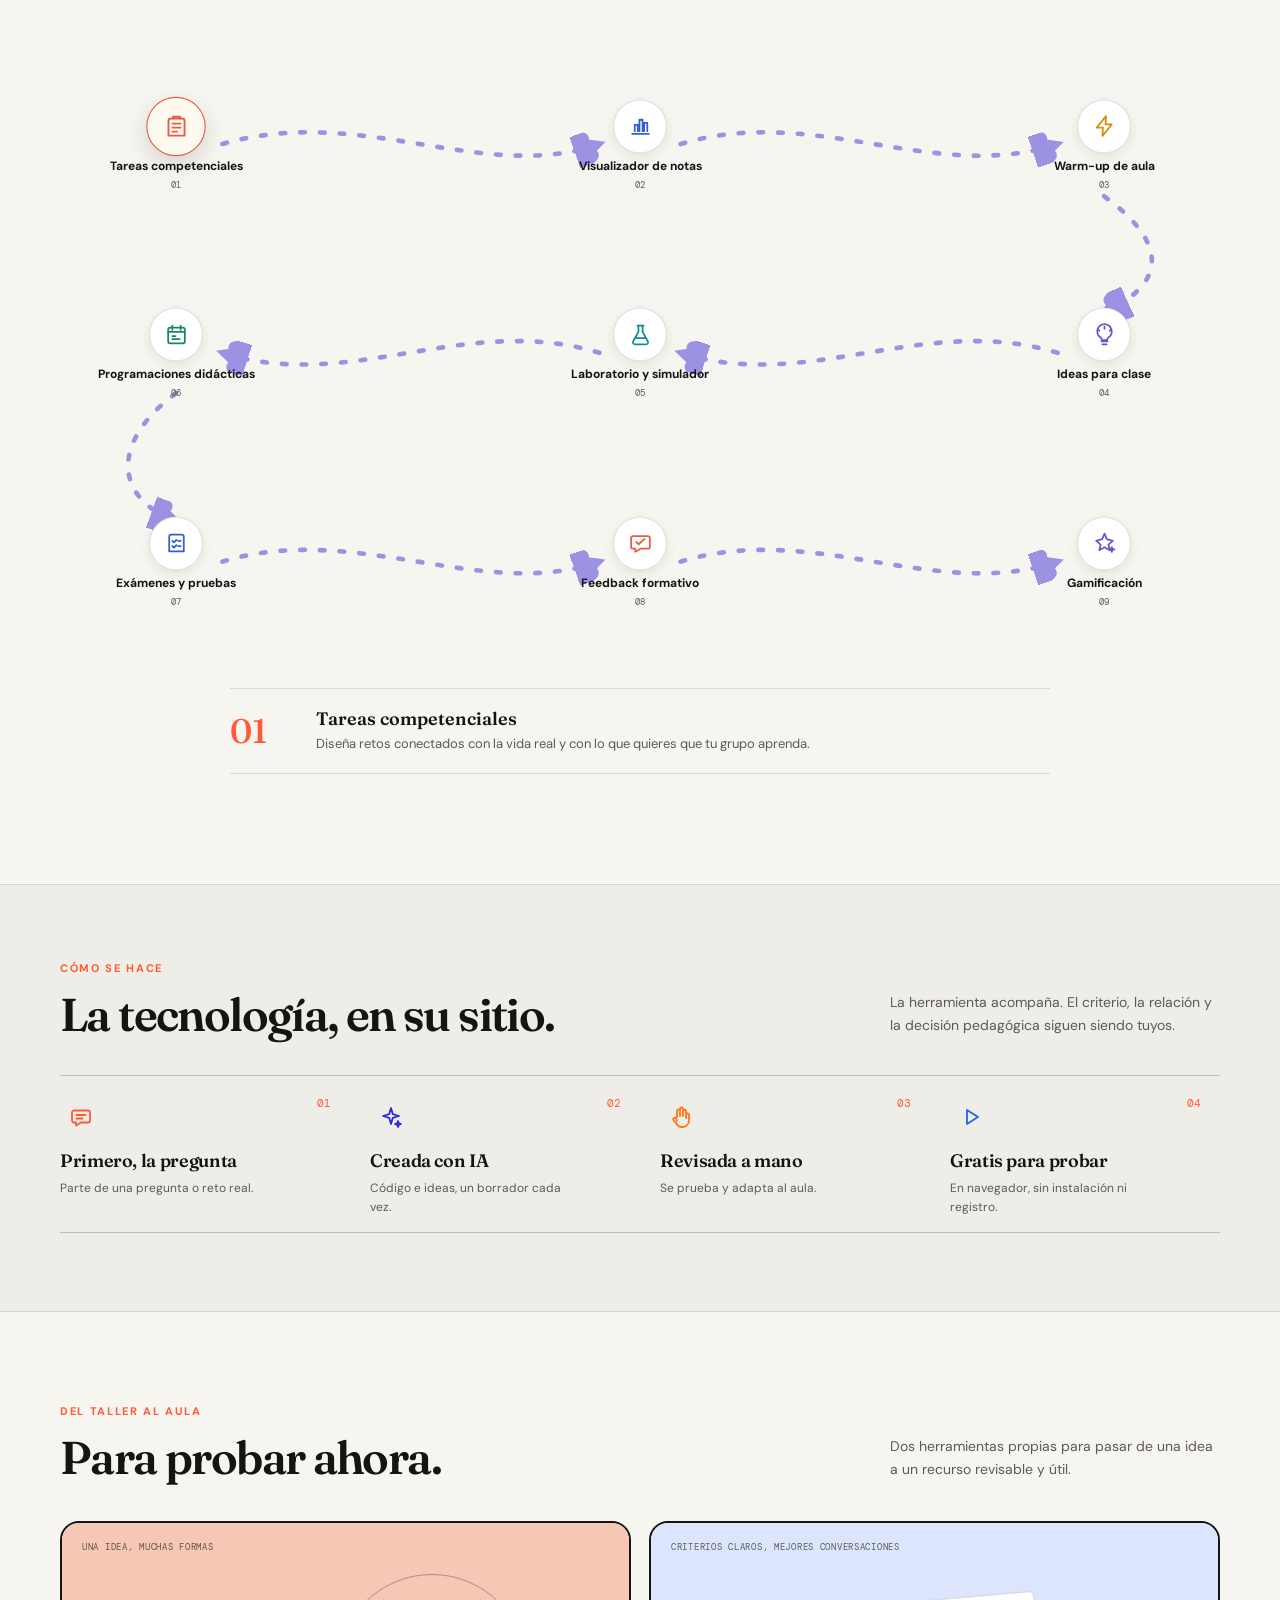
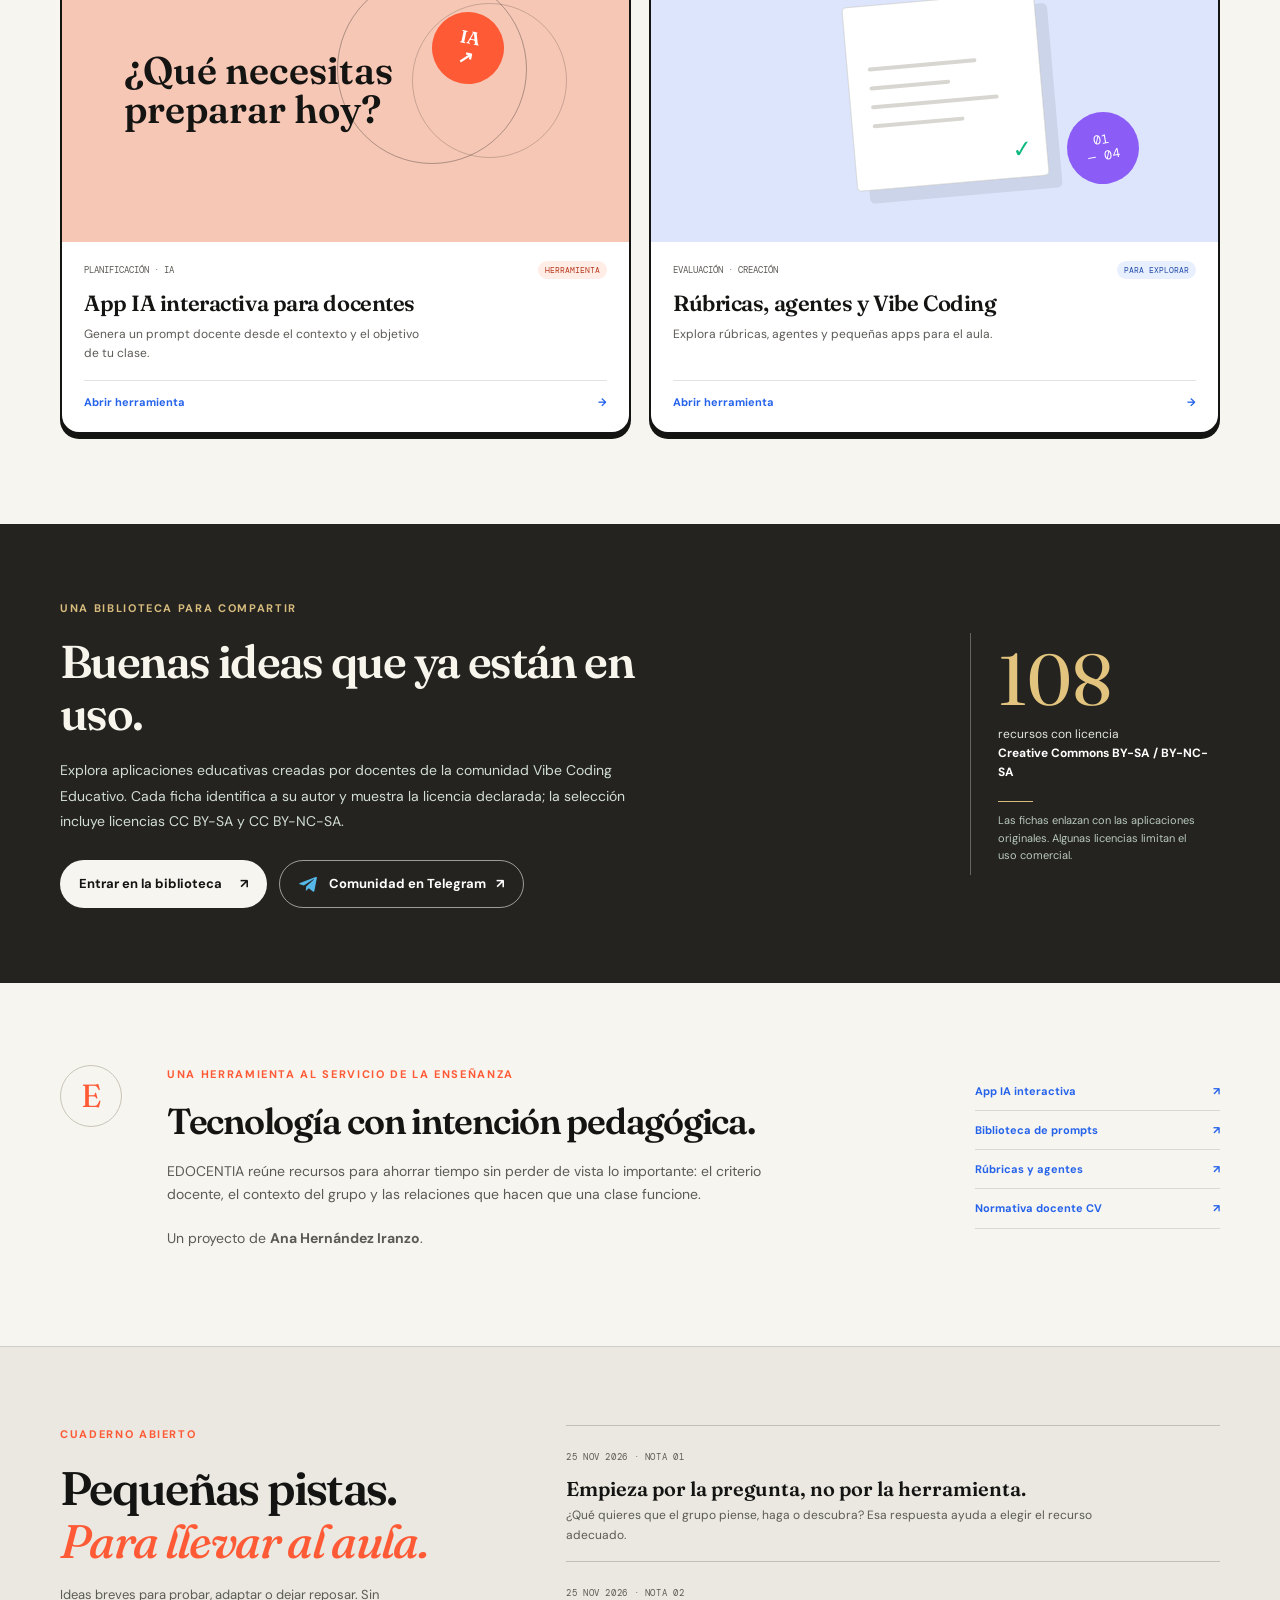
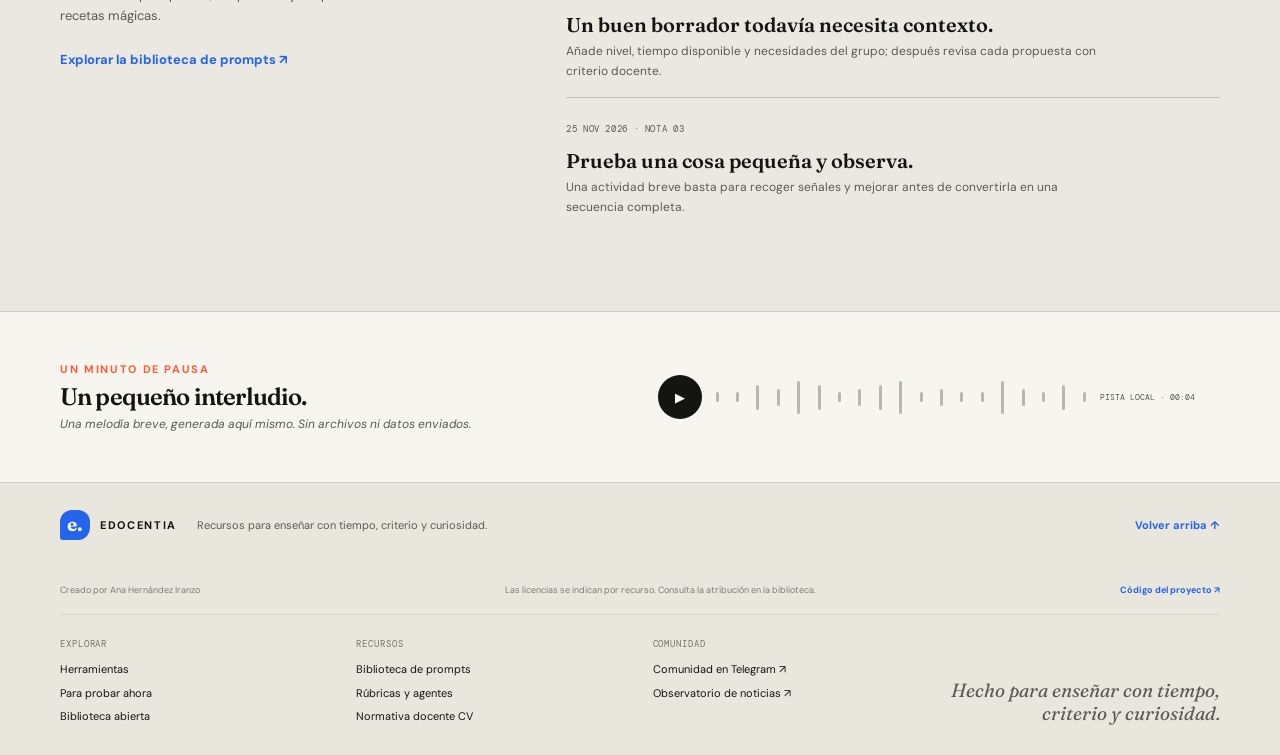
==== commit 138e6b97: "Update EDOCENTIA homepage and library Co-authored-by: Copilot <223556219+Copilot@users.noreply.githu" ====
--- a/index.html
+++ b/index.html
@@ -25,13 +25,12 @@
         <span class="menu-toggle-label">Menú</span>
         <span class="menu-lines" aria-hidden="true"></span>
       </button>
-      <nav class="primary-nav index-nav" id="primary-nav" aria-label="Índice principal de EDOCENTIA">
-        <a class="index-nav-link nav-home" href="#contenido"><span class="index-nav-icon" aria-hidden="true">⌂</span>Inicio</a>
-        <a class="index-nav-link nav-tools" href="#herramientas"><span class="index-nav-icon" aria-hidden="true">▦</span>Herramientas</a>
-        <a class="index-nav-link nav-library" href="#biblioteca"><span class="index-nav-icon" aria-hidden="true">▤</span>Biblioteca</a>
-        <a class="index-nav-link nav-demos" href="#novedades"><span class="index-nav-icon" aria-hidden="true">✳</span>Demos</a>
-        <a class="index-nav-link nav-about" href="#sobre-edocentia"><span class="index-nav-icon" aria-hidden="true">◎</span>Proyecto</a>
-        <a class="nav-cta" href="apps.html">Ver recursos <span aria-hidden="true">↗</span></a>
+      <nav class="primary-nav" id="primary-nav" aria-label="Principal">
+        <a href="#herramientas">Herramientas</a>
+        <a href="#biblioteca">Biblioteca</a>
+        <a href="#novedades">Demos</a>
+        <a href="#sobre-edocentia">Sobre EDOCENTIA</a>
+        <a class="nav-cta" href="apps.html">108 recursos <span aria-hidden="true">↗</span></a>
       </nav>
     </div>
   </header>
@@ -40,7 +39,7 @@
     <section class="hero shell">
       <div class="hero-copy">
         <p class="eyebrow"><span class="eyebrow-dot" aria-hidden="true"></span> Ideas y herramientas para el aula</p>
-        <h1>Menos tiempo en tareas repetidas.<br><em>Más tiempo para enseñar.</em></h1>
+        <h1 class="hero-title" aria-label="Menos tiempo en tareas repetidas. Más tiempo para enseñar."><span class="hero-title-line" aria-hidden="true">Menos tiempo en tareas repetidas.</span><br><em><span class="hero-title-line" aria-hidden="true">Más tiempo para enseñar.</span></em></h1>
         <p class="hero-intro">Un espacio de trabajo para preparar clases, evaluar y dar forma a buenas ideas. Herramientas útiles, hechas pensando en el día a día docente.</p>
         <div class="hero-actions">
           <a class="button button-primary" href="#herramientas">Ver herramientas <span aria-hidden="true">↓</span></a>
@@ -73,9 +72,9 @@
 
     <section class="trust-strip" aria-label="Características del proyecto">
       <div class="shell trust-inner">
-        <p><strong>10</strong><span>herramientas docentes</span></p>
+        <p><strong>9</strong><span>herramientas docentes</span></p>
         <span class="trust-divider" aria-hidden="true"></span>
-        <p><strong>125</strong><span>recursos con licencia compartir igual</span></p>
+        <p><strong>108</strong><span>recursos con licencia compartir igual</span></p>
         <span class="trust-divider" aria-hidden="true"></span>
         <p><strong>En línea</strong><span>acceso desde el navegador</span></p>
       </div>
@@ -96,97 +95,79 @@
         </div>
         <p class="section-intro">Ideas prácticas para distintos momentos de la enseñanza. Abre una herramienta y adáptala a tu grupo.</p>
       </div>
-      <div class="shelf-grid">
-        <a class="shelf-item shelf-create" href="#herramientas" data-shelf-filter="crear">
+      <div class="shelf-grid" aria-label="Áreas de trabajo">
+        <div class="shelf-item shelf-create">
           <span class="shelf-count">03 <small>HERRAMIENTAS</small></span><span class="shelf-symbol" aria-hidden="true">✳</span>
           <h3>Crear y planificar</h3><p>Diseña retos, secuencias e ideas para tu próxima clase.</p>
-          <span class="shelf-link">Ver herramientas <span aria-hidden="true">→</span></span>
-        </a>
-        <a class="shelf-item shelf-assess" href="#herramientas" data-shelf-filter="evaluar">
+        </div>
+        <div class="shelf-item shelf-assess">
           <span class="shelf-count">03 <small>HERRAMIENTAS</small></span><span class="shelf-symbol" aria-hidden="true">↗</span>
           <h3>Evaluar y acompañar</h3><p>Lee el progreso y ofrece feedback que ayude a avanzar.</p>
-          <span class="shelf-link">Ver herramientas <span aria-hidden="true">→</span></span>
-        </a>
-        <a class="shelf-item shelf-play" href="#herramientas" data-shelf-filter="activar">
+        </div>
+        <div class="shelf-item shelf-play">
           <span class="shelf-count">02 <small>HERRAMIENTAS</small></span><span class="shelf-symbol" aria-hidden="true">↝</span>
           <h3>Activar y jugar</h3><p>Empieza con energía; convierte objetivos en misiones.</p>
-          <span class="shelf-link">Ver herramientas <span aria-hidden="true">→</span></span>
-        </a>
-        <a class="shelf-item shelf-explore" href="#herramientas" data-shelf-filter="explorar">
-          <span class="shelf-count">02 <small>HERRAMIENTAS</small></span><span class="shelf-symbol" aria-hidden="true">◎</span>
-          <h3>Explorar y comunicar</h3><p>Prueba, observa y comparte con tu comunidad educativa.</p>
-          <span class="shelf-link">Ver herramientas <span aria-hidden="true">→</span></span>
-        </a>
+        </div>
+        <div class="shelf-item shelf-explore">
+          <span class="shelf-count">01 <small>HERRAMIENTA</small></span><span class="shelf-symbol" aria-hidden="true">◎</span>
+          <h3>Explorar</h3><p>Prueba y observa nuevas ideas para el aula.</p>
+        </div>
       </div>
     </section>
 
     <section class="section shell" id="herramientas">
       <div class="section-heading">
         <div>
-          <p class="eyebrow">Un buen punto de partida</p>
+          <p class="eyebrow">Un mapa para explorar</p>
           <h2>Herramientas para cada momento de clase</h2>
         </div>
-        <p class="section-intro">Elige una necesidad y continúa desde ahí. Cada herramienta abre directamente en tu navegador.</p>
-      </div>
-      <div class="tool-filters" role="group" aria-label="Filtrar herramientas por momento de clase">
-        <button class="filter-chip is-active" type="button" data-tool-filter="todas" aria-pressed="true">Todas <span>10</span></button>
-        <button class="filter-chip" type="button" data-tool-filter="crear" aria-pressed="false">Crear y planificar</button>
-        <button class="filter-chip" type="button" data-tool-filter="evaluar" aria-pressed="false">Evaluar y acompañar</button>
-        <button class="filter-chip" type="button" data-tool-filter="activar" aria-pressed="false">Activar y jugar</button>
-        <button class="filter-chip" type="button" data-tool-filter="explorar" aria-pressed="false">Explorar y comunicar</button>
-        <span class="filter-count" id="tool-count" aria-live="polite">10 herramientas</span>
-      </div>
-      <div class="tool-grid">
-        <a class="tool-card" data-category="crear" href="modulo-1-tareas-competenciales/index.html">
-          <span class="tool-number">01</span><span class="tool-type">Diseño de aprendizaje</span>
-          <h3>Tareas competenciales</h3><p>Crea retos conectados con la vida real.</p>
-          <span class="card-link">Abrir herramienta <span aria-hidden="true">↗</span></span>
-        </a>
-        <a class="tool-card" data-category="evaluar" href="modulo-2-visualizador-notas/index.html">
-          <span class="tool-number">02</span><span class="tool-type">Evaluación</span>
-          <h3>Visualizador de notas</h3><p>Comprende resultados y tendencias del grupo.</p>
-          <span class="card-link">Abrir herramienta <span aria-hidden="true">↗</span></span>
-        </a>
-        <a class="tool-card" data-category="activar" href="modulo-3-warmup/index.html">
-          <span class="tool-number">03</span><span class="tool-type">Activación</span>
-          <h3>Warm-up de aula</h3><p>Dinámicas breves para empezar con energía.</p>
-          <span class="card-link">Abrir herramienta <span aria-hidden="true">↗</span></span>
-        </a>
-        <a class="tool-card" data-category="crear" href="modulo-4-ideas-clase/index.html">
-          <span class="tool-number">04</span><span class="tool-type">Creatividad</span>
-          <h3>Ideas para clase</h3><p>Encuentra nuevas maneras de abordar un tema.</p>
-          <span class="card-link">Abrir herramienta <span aria-hidden="true">↗</span></span>
-        </a>
-        <a class="tool-card" data-category="explorar" href="modulo-5-laboratorio/index.html">
-          <span class="tool-number">05</span><span class="tool-type">Ciencia y práctica</span>
-          <h3>Laboratorio y simulador</h3><p>Prepara experimentos y simulaciones para explorar.</p>
-          <span class="card-link">Abrir herramienta <span aria-hidden="true">↗</span></span>
-        </a>
-        <a class="tool-card" data-category="crear" href="modulo-6-programaciones/index.html">
-          <span class="tool-number">06</span><span class="tool-type">Planificación</span>
-          <h3>Programaciones didácticas</h3><p>Organiza objetivos y secuencias didácticas.</p>
-          <span class="card-link">Abrir herramienta <span aria-hidden="true">↗</span></span>
-        </a>
-        <a class="tool-card" data-category="evaluar" href="modulo-7-examenes/index.html">
-          <span class="tool-number">07</span><span class="tool-type">Evaluación</span>
-          <h3>Exámenes y pruebas</h3><p>Crea pruebas, preguntas y criterios claros.</p>
-          <span class="card-link">Abrir herramienta <span aria-hidden="true">↗</span></span>
-        </a>
-        <a class="tool-card" data-category="evaluar" href="modulo-8-feedback/index.html">
-          <span class="tool-number">08</span><span class="tool-type">Acompañamiento</span>
-          <h3>Feedback formativo</h3><p>Escribe comentarios que acompañen el progreso.</p>
-          <span class="card-link">Abrir herramienta <span aria-hidden="true">↗</span></span>
-        </a>
-        <a class="tool-card" data-category="activar" href="modulo-9-gamificacion/index.html">
-          <span class="tool-number">09</span><span class="tool-type">Motivación</span>
-          <h3>Gamificación</h3><p>Convierte objetivos en misiones y retos.</p>
-          <span class="card-link">Abrir herramienta <span aria-hidden="true">↗</span></span>
-        </a>
-        <a class="tool-card" data-category="explorar" href="modulo-10-comunicacion/index.html">
-          <span class="tool-number">10</span><span class="tool-type">Comunidad educativa</span>
-          <h3>Comunicación</h3><p>Prepara mensajes para familias y comunidad.</p>
-          <span class="card-link">Abrir herramienta <span aria-hidden="true">↗</span></span>
-        </a>
+        <p class="section-intro">Sigue el recorrido y pulsa un icono para descubrir qué puedes hacer.</p>
+      </div>
+      <div class="tool-map" role="group" aria-label="Mapa interactivo de las nueve herramientas docentes">
+        <svg class="map-routes" viewBox="0 0 1000 560" preserveAspectRatio="none" aria-hidden="true">
+          <defs>
+            <marker id="map-arrow" viewBox="0 0 10 10" refX="8" refY="5" markerWidth="7" markerHeight="7" orient="auto-start-reverse"><path d="M 0 0 L 10 5 L 0 10 z" fill="currentColor"/></marker>
+          </defs>
+          <path d="M140 100 C260 65 365 135 465 100" marker-end="url(#map-arrow)"/>
+          <path d="M535 100 C650 65 755 135 860 100" marker-end="url(#map-arrow)"/>
+          <path d="M900 145 C955 185 955 220 900 245" marker-end="url(#map-arrow)"/>
+          <path d="M860 280 C745 245 645 315 535 280" marker-end="url(#map-arrow)"/>
+          <path d="M465 280 C350 245 250 315 140 280" marker-end="url(#map-arrow)"/>
+          <path d="M100 315 C45 355 45 405 100 425" marker-end="url(#map-arrow)"/>
+          <path d="M140 460 C255 425 365 495 465 460" marker-end="url(#map-arrow)"/>
+          <path d="M535 460 C650 425 755 495 860 460" marker-end="url(#map-arrow)"/>
+        </svg>
+        <button class="map-node map-node-01 is-active" type="button" data-map-node data-map-number="01" data-map-title="Tareas competenciales" data-map-description="Diseña retos conectados con la vida real y con lo que quieres que tu grupo aprenda." aria-label="01. Tareas competenciales" aria-controls="map-detail" aria-pressed="true">
+          <span class="map-icon" aria-hidden="true"><svg viewBox="0 0 24 24"><path d="M7 4.5h10a2 2 0 0 1 2 2v13H5v-13a2 2 0 0 1 2-2Z"/><path d="M9 4.5V3h6v1.5M8.5 9h7M8.5 12.5h7M8.5 16h4"/></svg></span><span class="map-node-label">Tareas competenciales</span><span class="map-node-number">01</span>
+        </button>
+        <button class="map-node map-node-02" type="button" data-map-node data-map-number="02" data-map-title="Visualizador de notas" data-map-description="Lee resultados y tendencias para comprender mejor el progreso del grupo." aria-label="02. Visualizador de notas" aria-controls="map-detail" aria-pressed="false">
+          <span class="map-icon" aria-hidden="true"><svg viewBox="0 0 24 24"><path d="M4 19.5h16M6.5 17V11h3v6M11 17V6h3v11M15.5 17V9h3v8"/></svg></span><span class="map-node-label">Visualizador de notas</span><span class="map-node-number">02</span>
+        </button>
+        <button class="map-node map-node-03" type="button" data-map-node data-map-number="03" data-map-title="Warm-up de aula" data-map-description="Activa la clase con dinámicas breves para empezar con energía." aria-label="03. Warm-up de aula" aria-controls="map-detail" aria-pressed="false">
+          <span class="map-icon" aria-hidden="true"><svg viewBox="0 0 24 24"><path d="m13.5 2.5-9 11h6l-.5 8 9-11h-6l.5-8Z"/></svg></span><span class="map-node-label">Warm-up de aula</span><span class="map-node-number">03</span>
+        </button>
+        <button class="map-node map-node-04" type="button" data-map-node data-map-number="04" data-map-title="Ideas para clase" data-map-description="Encuentra nuevas maneras de abordar un tema y convertirlo en una experiencia para el aula." aria-label="04. Ideas para clase" aria-controls="map-detail" aria-pressed="false">
+          <span class="map-icon" aria-hidden="true"><svg viewBox="0 0 24 24"><path d="M9 18h6M10 21h4M8.2 14.5a7 7 0 1 1 7.6 0c-.9.6-1.3 1.3-1.4 2.5h-4.8c-.1-1.2-.5-1.9-1.4-2.5Z"/><path d="M12 4v2M5.5 7l1.5 1M18.5 7 17 8"/></svg></span><span class="map-node-label">Ideas para clase</span><span class="map-node-number">04</span>
+        </button>
+        <button class="map-node map-node-05" type="button" data-map-node data-map-number="05" data-map-title="Laboratorio y simulador" data-map-description="Prepara experimentos y simulaciones para observar, probar y explorar." aria-label="05. Laboratorio y simulador" aria-controls="map-detail" aria-pressed="false">
+          <span class="map-icon" aria-hidden="true"><svg viewBox="0 0 24 24"><path d="M9 3h6M10 3v6l-5 9a2 2 0 0 0 1.8 3h10.4a2 2 0 0 0 1.8-3l-5-9V3M7.5 15h9"/></svg></span><span class="map-node-label">Laboratorio y simulador</span><span class="map-node-number">05</span>
+        </button>
+        <button class="map-node map-node-06" type="button" data-map-node data-map-number="06" data-map-title="Programaciones didácticas" data-map-description="Organiza objetivos, actividades y secuencias didácticas con una visión de conjunto." aria-label="06. Programaciones didácticas" aria-controls="map-detail" aria-pressed="false">
+          <span class="map-icon" aria-hidden="true"><svg viewBox="0 0 24 24"><rect x="4" y="5" width="16" height="15" rx="2"/><path d="M8 3v4M16 3v4M4 9h16M8 13h3M8 16h7"/></svg></span><span class="map-node-label">Programaciones didácticas</span><span class="map-node-number">06</span>
+        </button>
+        <button class="map-node map-node-07" type="button" data-map-node data-map-number="07" data-map-title="Exámenes y pruebas" data-map-description="Prepara pruebas, preguntas y criterios claros para evaluar los aprendizajes." aria-label="07. Exámenes y pruebas" aria-controls="map-detail" aria-pressed="false">
+          <span class="map-icon" aria-hidden="true"><svg viewBox="0 0 24 24"><path d="M7 4h10a2 2 0 0 1 2 2v14H5V6a2 2 0 0 1 2-2Z"/><path d="m8 10 1.5 1.5L12 9M13.5 10H16M8 15l1.5 1.5L12 14M13.5 15H16"/></svg></span><span class="map-node-label">Exámenes y pruebas</span><span class="map-node-number">07</span>
+        </button>
+        <button class="map-node map-node-08" type="button" data-map-node data-map-number="08" data-map-title="Feedback formativo" data-map-description="Escribe comentarios útiles que acompañen el progreso y ayuden a dar el siguiente paso." aria-label="08. Feedback formativo" aria-controls="map-detail" aria-pressed="false">
+          <span class="map-icon" aria-hidden="true"><svg viewBox="0 0 24 24"><path d="M5 5.5h14a2 2 0 0 1 2 2v8a2 2 0 0 1-2 2h-7l-5 3v-3H5a2 2 0 0 1-2-2v-8a2 2 0 0 1 2-2Z"/><path d="m8 11 2.2 2.2L16 8"/></svg></span><span class="map-node-label">Feedback formativo</span><span class="map-node-number">08</span>
+        </button>
+        <button class="map-node map-node-09" type="button" data-map-node data-map-number="09" data-map-title="Gamificación" data-map-description="Convierte objetivos de aprendizaje en misiones, retos y experiencias motivadoras." aria-label="09. Gamificación" aria-controls="map-detail" aria-pressed="false">
+          <span class="map-icon" aria-hidden="true"><svg viewBox="0 0 24 24"><path d="m12 3 2.2 5.3L20 10l-4.3 3.5L17 19l-5-3-5 3 1.3-5.5L4 10l5.8-1.7L12 3Z"/><path d="m19 16 .7 1.6L21.5 18l-1.8.7L19 20.5l-.7-1.8-1.8-.7 1.8-.4L19 16Z"/></svg></span><span class="map-node-label">Gamificación</span><span class="map-node-number">09</span>
+        </button>
+      </div>
+      <div class="map-detail" id="map-detail" aria-live="polite">
+        <span class="map-detail-number" id="map-detail-number">01</span>
+        <div><h3 id="map-detail-title">Tareas competenciales</h3><p id="map-detail-description">Diseña retos conectados con la vida real y con lo que quieres que tu grupo aprenda.</p></div>
       </div>
     </section>
 
@@ -227,32 +208,32 @@
         <p class="section-intro">Dos herramientas propias para pasar de una idea a un recurso revisable y útil.</p>
       </div>
       <div class="exhibit-grid">
-        <article class="exhibit-card">
-          <a class="exhibit-visual visual-prompts" href="app-ia.html" aria-label="Abrir App IA interactiva para docentes">
+        <a class="exhibit-card" href="app-ia.html" aria-label="Abrir App IA interactiva para docentes">
+          <span class="exhibit-visual visual-prompts">
             <span class="visual-kicker">UNA IDEA, MUCHAS FORMAS</span>
             <span class="visual-orbit orbit-one" aria-hidden="true"></span><span class="visual-orbit orbit-two" aria-hidden="true"></span>
             <span class="visual-note">¿Qué necesitas<br>preparar hoy?</span><span class="visual-sticker" aria-hidden="true">IA<br>↗</span>
-          </a>
+          </span>
           <div class="exhibit-body">
             <div class="exhibit-meta"><span>Planificación · IA</span><span class="new-badge">HERRAMIENTA</span></div>
             <h3>App IA interactiva para docentes</h3>
             <p>Genera un prompt docente desde el contexto y el objetivo de tu clase.</p>
-            <a class="exhibit-link" href="app-ia.html">Abrir herramienta <span aria-hidden="true">→</span></a>
+            <span class="exhibit-link">Abrir herramienta <span aria-hidden="true">→</span></span>
           </div>
-        </article>
-        <article class="exhibit-card">
-          <a class="exhibit-visual visual-rubrics" href="app-rubricas.html" aria-label="Abrir Rúbricas, agentes y Vibe Coding">
+        </a>
+        <a class="exhibit-card" href="app-rubricas.html" aria-label="Abrir Rúbricas, agentes y Vibe Coding">
+          <span class="exhibit-visual visual-rubrics">
             <span class="visual-kicker">CRITERIOS CLAROS, MEJORES CONVERSACIONES</span>
             <span class="rubric-sheet" aria-hidden="true"><i></i><i></i><i></i><i></i><b>✓</b></span>
             <span class="visual-sticker sticker-violet" aria-hidden="true">01<br>— 04</span>
-          </a>
+          </span>
           <div class="exhibit-body">
             <div class="exhibit-meta"><span>Evaluación · Creación</span><span class="new-badge badge-blue">PARA EXPLORAR</span></div>
             <h3>Rúbricas, agentes y Vibe Coding</h3>
             <p>Explora rúbricas, agentes y pequeñas apps para el aula.</p>
-            <a class="exhibit-link" href="app-rubricas.html">Abrir herramienta <span aria-hidden="true">→</span></a>
+            <span class="exhibit-link">Abrir herramienta <span aria-hidden="true">→</span></span>
           </div>
-        </article>
+        </a>
       </div>
     </section>
 
@@ -262,10 +243,16 @@
           <p class="eyebrow eyebrow-light">Una biblioteca para compartir</p>
           <h2>Buenas ideas que ya están en uso.</h2>
           <p>Explora aplicaciones educativas creadas por docentes de la comunidad Vibe Coding Educativo. Cada ficha identifica a su autor y muestra la licencia declarada; la selección incluye licencias CC BY-SA y CC BY-NC-SA.</p>
-          <a class="button button-paper" href="apps.html">Entrar en la biblioteca <span aria-hidden="true">↗</span></a>
+          <div class="library-actions">
+            <a class="button button-paper" href="apps.html">Entrar en la biblioteca <span aria-hidden="true">↗</span></a>
+            <a class="button button-telegram" href="https://t.me/+F0qGBNdHTVowZjI0" target="_blank" rel="noopener">
+              <svg viewBox="0 0 24 24" aria-hidden="true"><path d="M21.7 3.2 18.5 20c-.2 1.2-.9 1.5-1.8.9l-5-3.7-2.4 2.3c-.3.3-.6.6-1.1.6l.4-5.1 9.3-8.4c.4-.4-.1-.6-.6-.3L5.8 13.9 1 12.4c-1-.3-1-1 .2-1.5l18.7-7.2c.9-.3 1.7.2 1.8.5Z"/></svg>
+              <span>Comunidad en Telegram</span><span aria-hidden="true">↗</span>
+            </a>
+          </div>
         </div>
         <div class="library-aside">
-          <div class="aside-number">125</div>
+          <div class="aside-number">108</div>
           <p>recursos con licencia<br><strong>Creative Commons BY-SA / BY-NC-SA</strong></p>
           <span class="aside-rule" aria-hidden="true"></span>
           <p class="aside-small">Las fichas enlazan con las aplicaciones originales. Algunas licencias limitan el uso comercial.</p>
@@ -329,6 +316,7 @@
     <div class="shell footer-directory">
       <div><span>EXPLORAR</span><a href="#herramientas">Herramientas</a><a href="#novedades">Para probar ahora</a><a href="apps.html">Biblioteca abierta</a></div>
       <div><span>RECURSOS</span><a href="app-prompts.html">Biblioteca de prompts</a><a href="app-rubricas.html">Rúbricas y agentes</a><a href="normativa-cv/index.html">Normativa docente CV</a></div>
+      <div><span>COMUNIDAD</span><a href="https://t.me/+F0qGBNdHTVowZjI0" target="_blank" rel="noopener">Comunidad en Telegram ↗</a><a href="https://curiousminds123.github.io/APP-NOTICIAS/" target="_blank" rel="noopener">Observatorio de noticias ↗</a></div>
       <p>Hecho para enseñar con tiempo,<br>criterio y curiosidad.</p>
     </div>
   </footer>
--- a/assets/site.css
+++ b/assets/site.css
@@ -29,7 +29,8 @@
 .brand { display: inline-flex; align-items: center; gap: 10px; white-space: nowrap; }
 .brand-mark { width: 36px; height: 36px; display: grid; place-items: center; border-radius: 50%; background: var(--green); color: var(--paper); font-family: var(--serif); font-size: 22px; font-weight: 700; line-height: 1; }
 .brand-name { font-size: 14px; font-weight: 700; letter-spacing: .15em; }
-.primary-nav { display: flex; align-items: center; gap: 30px; color: #4c6257; font-size: 13px; font-weight: 600; }
+.primary-nav { display: flex; align-items: center; gap: clamp(16px, 2.2vw, 28px); color: #4c6257; font-size: 13px; font-weight: 600; }
+.primary-nav a { white-space: nowrap; }
 .primary-nav > a:not(.nav-cta):hover, .text-link:hover, .footer-top:hover { color: var(--terracotta); }
 .nav-cta { display: inline-flex; align-items: center; gap: 12px; padding: 11px 16px; border: 1px solid var(--green); border-radius: 4px; color: var(--green); transition: background .2s, color .2s; }
 .nav-cta:hover { background: var(--green); color: white; }
@@ -43,6 +44,8 @@
 h1, h2, .paper-title { font-family: var(--serif); font-weight: 600; letter-spacing: -.035em; }
 h1 { max-width: 620px; margin-bottom: 22px; font-size: clamp(42px, 5.2vw, 66px); line-height: 1.08; }
 h1 em { color: var(--green); font-weight: 500; }
+.hero-title-typing .hero-title-character { opacity: 0; }
+.hero-title-typing .hero-title-character.is-visible { opacity: 1; }
 .hero-intro { max-width: 515px; margin-bottom: 30px; color: var(--muted); font-size: 17px; line-height: 1.75; }
 .hero-actions { display: flex; flex-wrap: wrap; align-items: center; gap: 24px; }
 .button { min-height: 48px; display: inline-flex; align-items: center; justify-content: center; gap: 18px; padding: 0 19px; border-radius: 4px; font-size: 13px; font-weight: 700; transition: transform .2s, background .2s; }
@@ -105,6 +108,15 @@
 .library-copy > p:not(.eyebrow) { max-width: 600px; margin-bottom: 26px; color: #d2ded3; font-size: 14px; line-height: 1.8; }
 .button-paper { background: var(--paper); color: var(--green-dark); }
 .button-paper:hover { background: #fff; }
+.library-actions { display: flex; flex-wrap: wrap; align-items: center; gap: 12px; }
+.button-telegram {
+  gap: 10px;
+  border: 1px solid rgba(246,243,235,.58);
+  background: transparent;
+  color: #fff;
+}
+.button-telegram svg { width: 20px; height: 20px; flex: 0 0 auto; fill: #55b8e9; }
+.button-telegram:hover { border-color: #fff; background: #fff; color: var(--ink); }
 .library-aside { padding: 10px 0 10px 27px; border-left: 1px solid rgba(246,243,235,.32); }
 .aside-number { color: #e2c47e; font-family: var(--serif); font-size: 72px; line-height: 1; }
 .library-aside p { margin: 10px 0 0; color: #e2e8de; font-size: 12px; line-height: 1.6; }
@@ -129,6 +141,18 @@
 .footer-bottom { min-height: 48px; display: flex; align-items: center; justify-content: space-between; gap: 18px; border-top: 1px solid #dcd7ca; color: #758077; font-size: 9px; }
 .footer-bottom a { color: var(--green); font-weight: 700; }
 
+@media (max-width: 780px) {
+  .menu-toggle { display: flex; align-items: center; gap: 9px; padding: 9px 0 9px 9px; border: 0; background: transparent; color: var(--green); font: 700 12px var(--sans); cursor: pointer; }
+  .menu-lines, .menu-lines::before, .menu-lines::after { width: 17px; height: 1px; display: block; background: currentColor; }
+  .menu-lines { position: relative; }
+  .menu-lines::before, .menu-lines::after { content: ""; position: absolute; left: 0; }
+  .menu-lines::before { top: -5px; }
+  .menu-lines::after { top: 5px; }
+  .primary-nav { position: absolute; top: 75px; left: 0; right: 0; display: none; align-items: stretch; gap: 0; padding: 10px 24px 18px; border-bottom: 1px solid var(--line); background: var(--paper); }
+  .primary-nav.is-open { display: flex; flex-direction: column; }
+  .primary-nav > a { padding: 12px 4px; border-bottom: 1px solid var(--line); }
+  .primary-nav .nav-cta { justify-content: space-between; margin-top: 9px; padding: 11px 13px; border: 1px solid var(--green); }
+}
 @media (max-width: 860px) {
   .hero { min-height: auto; grid-template-columns: 1fr .8fr; gap: 26px; padding-block: 58px; }
   .hero-art { min-height: 350px; }
@@ -333,60 +357,60 @@
   .ticker-track, .sound-player.is-playing .sound-wave i { animation: none; }
 }
 
-:root { --display: "Plus Jakarta Sans", var(--sans); }
-h1, h2, h3 { font-family: var(--display); font-weight: 800; letter-spacing: -.045em; }
-.hero h1 { line-height: 1.02; }
-.hero h1 em, .notes-intro h2 em { font-family: var(--display); font-weight: 800; }
-.button, .nav-cta, .filter-chip, .exhibit-link, .card-link, .shelf-link {
-  font-family: var(--display);
-  font-weight: 700;
-}
+:root { --display: var(--sans); }
 .button, .nav-cta, .filter-chip, .sound-button {
-  border: 2px solid var(--ink);
-  box-shadow: 0 3px 0 var(--ink);
-  transition: transform .32s cubic-bezier(.22,1,.36,1), box-shadow .22s, background .2s, color .2s;
+  transition: transform .25s cubic-bezier(.22,1,.36,1), background .2s, color .2s, border-color .2s;
 }
 .button:hover, .nav-cta:hover, .filter-chip:hover, .sound-button:hover {
   transform: translateY(-2px);
-  box-shadow: 0 5px 0 var(--ink);
 }
 .button:active, .nav-cta:active, .filter-chip:active, .sound-button:active {
-  transform: translateY(2px);
-  box-shadow: 0 1px 0 var(--ink);
-}
-.nav-cta { background: #fff; color: var(--ink); }
-.nav-cta:hover { background: #e6e5ff; color: var(--ink); }
-.button-primary { border-color: var(--ink); background: var(--ink); color: #fff; }
-.button-primary:hover { background: #3028d9; color: #fff; }
-.filter-chip { background: #fff; }
-.filter-chip.is-active { border-color: var(--ink); background: #2924d8; color: white; }
-.tool-grid { align-items: stretch; gap: 15px; }
+  transform: translateY(1px);
+}
+.tool-grid {
+  grid-template-columns: repeat(2, minmax(0, 1fr));
+  gap: 0 36px;
+}
 .tool-card {
-  height: 250px;
-  min-height: 250px;
-  border: 2px solid var(--ink);
-  border-radius: 17px;
-  box-shadow: 0 5px 0 var(--ink);
-  transition: transform .35s cubic-bezier(.22,1,.36,1), box-shadow .25s, background .2s;
-}
-.tool-card:nth-child(4n + 1) { background: #fff0b8; }
-.tool-card:nth-child(4n + 2) { background: #e8e7ff; }
-.tool-card:nth-child(4n + 3) { background: #ffd8bd; }
-.tool-card:nth-child(4n) { background: #cfeaff; }
-.tool-card:hover { transform: translateY(-4px); border-color: var(--ink); box-shadow: 0 9px 0 var(--ink); }
-.tool-card:active { transform: translateY(3px); box-shadow: 0 2px 0 var(--ink); }
-.tool-card h3 { max-width: 90%; margin-bottom: 8px; font-size: 19px; line-height: 1.2; }
-.tool-card p { max-width: 31ch; margin-bottom: 12px; color: #34333d; font-size: 12px; line-height: 1.55; }
-.tool-number { color: rgba(20,20,19,.58); font: 500 11px "DM Mono", monospace; }
-.tool-type { color: #3730c8; }
-.card-link { border-top-color: rgba(20,20,19,.24); color: #2924d8; }
+  min-height: 0;
+  position: relative;
+  display: flex;
+  flex-direction: column;
+  padding: 20px 0 18px;
+  border: 0;
+  border-top: 1px solid rgba(20,20,19,.18);
+  border-radius: 0;
+  background: transparent;
+  transition: border-color .2s, transform .2s;
+}
+.tool-card:hover {
+  transform: translateX(4px);
+  border-color: var(--green);
+  box-shadow: none;
+}
+.tool-number { top: 20px; right: 0; color: rgba(20,20,19,.45); font: 500 11px "DM Mono", monospace; }
+.tool-type { margin-bottom: 8px; color: var(--terracotta); font-size: 9px; font-weight: 700; letter-spacing: .12em; text-transform: uppercase; }
+.tool-card h3 { max-width: 88%; margin-bottom: 5px; font-family: var(--serif); font-size: 20px; font-weight: 600; line-height: 1.2; letter-spacing: -.02em; }
+.tool-card p { max-width: 44ch; margin-bottom: 10px; color: var(--muted); font-size: 13px; line-height: 1.55; }
+.card-link {
+  display: inline-flex;
+  align-items: center;
+  justify-content: flex-start;
+  gap: 8px;
+  margin-top: auto;
+  padding-top: 0;
+  border-top: 0;
+  color: var(--green);
+  font-size: 11px;
+  font-weight: 700;
+}
 .tool-card:focus-visible, .shelf-item:focus-visible, .exhibit-card:focus-within, .library-link-card:focus-visible {
-  outline: 3px solid #2924d8;
+  outline: 3px solid var(--terracotta);
   outline-offset: 4px;
 }
-.shelf-item h3, .process-step h3, .exhibit-body h3 { font-family: var(--display); font-weight: 800; letter-spacing: -.04em; }
-.shelf-item p { max-width: 29ch; color: #34333d; }
-.shelf-link { color: #2924d8; }
+.shelf-item h3, .process-step h3, .exhibit-body h3 { font-family: var(--serif); font-weight: 600; letter-spacing: -.02em; }
+.shelf-item p { max-width: 29ch; color: var(--muted); }
+.shelf-link { color: var(--green); }
 .process-list .process-step {
   min-height: 190px;
   position: relative;
@@ -411,156 +435,277 @@
 .process-play .process-icon { color: #2563eb; }
 .process-icon svg { width: 24px; height: 24px; fill: none; stroke: currentColor; stroke-width: 1.8; stroke-linecap: round; stroke-linejoin: round; }
 .process-step:hover .process-icon { transform: rotate(-8deg) scale(1.08); }
-.process-step h3 { margin: 17px 0 7px; font-size: 17px; line-height: 1.2; }
-.process-step p { max-width: 25ch; margin: 0; color: #34333d; font-size: 12px; line-height: 1.55; }
-.exhibit-grid { align-items: stretch; gap: 16px; }
+.process-step h3 { margin: 17px 0 7px; font-size: 18px; line-height: 1.2; }
+.process-step p { max-width: 25ch; margin: 0; color: var(--muted); font-size: 12px; line-height: 1.55; }
+.exhibit-grid { align-items: stretch; gap: 18px; }
 .exhibit-card {
   display: flex;
   flex-direction: column;
-  border: 2px solid var(--ink);
-  border-radius: 19px;
-  box-shadow: 0 6px 0 var(--ink);
-}
-.exhibit-card:hover { transform: translateY(-4px); box-shadow: 0 10px 0 var(--ink); }
-.exhibit-card:active { transform: translateY(3px); box-shadow: 0 2px 0 var(--ink); }
-.exhibit-visual { flex: 0 0 auto; border-radius: 16px 16px 0 0; }
+  border: 1px solid var(--line);
+  border-radius: 16px;
+  background: #fff;
+  box-shadow: none;
+}
+.exhibit-card:hover { transform: translateY(-4px); box-shadow: 0 18px 40px rgba(20,20,19,.09); }
+.exhibit-visual { flex: 0 0 auto; border-radius: 15px 15px 0 0; }
 .exhibit-body { flex: 1; display: flex; flex-direction: column; }
-.exhibit-body h3 { font-size: 19px; line-height: 1.2; }
+.exhibit-body h3 { font-size: 22px; line-height: 1.18; }
 .exhibit-body p { min-height: 0; max-width: 43ch; }
 .exhibit-link { margin-top: auto; }
-.library-link-grid { display: grid; grid-template-columns: repeat(3,minmax(0,1fr)); align-items: stretch; gap: 14px; }
+.library-link-grid { display: grid; grid-template-columns: repeat(2, minmax(0,1fr)); gap: 0 32px; }
 .library-link-card {
-  min-height: 250px;
   display: flex;
   flex-direction: column;
-  padding: 18px;
-  border: 2px solid var(--ink);
-  border-radius: 18px;
-  box-shadow: 0 6px 0 var(--ink);
+  padding: 16px 0;
+  border: 0;
+  border-top: 1px solid rgba(20,20,19,.18);
+  border-radius: 0;
+  background: transparent;
+  box-shadow: none;
   color: var(--ink);
-  transition: transform .35s cubic-bezier(.22,1,.36,1), box-shadow .25s;
-}
-.library-link-card:nth-child(4n + 1) { background: #fff0b8; }
-.library-link-card:nth-child(4n + 2) { background: #e8e7ff; }
-.library-link-card:nth-child(4n + 3) { background: #ffd8bd; }
-.library-link-card:nth-child(4n) { background: #cfeaff; }
-.library-link-card:hover { transform: translateY(-4px); box-shadow: 0 10px 0 var(--ink); }
-.library-link-card:active { transform: translateY(3px); box-shadow: 0 2px 0 var(--ink); }
-.library-link-top { display: flex; align-items: center; justify-content: space-between; gap: 10px; }
-.library-link-icon { width: 42px; height: 42px; display: grid; place-items: center; border: 2px solid var(--ink); border-radius: 50%; background: rgba(255,255,255,.58); font: 700 17px var(--display); }
-.library-link-type { color: #494650; font: 500 9px "DM Mono",monospace; letter-spacing: .06em; text-transform: uppercase; }
-.library-link-card h3 { margin: auto 0 7px; font: 800 17px/1.2 var(--display); letter-spacing: -.04em; }
-.library-link-card p { max-width: 25ch; min-height: 36px; margin: 0 0 14px; color: #34333d; font-size: 11px; line-height: 1.55; }
-.library-link-cta { display: flex; justify-content: space-between; padding-top: 10px; border-top: 1px solid rgba(20,20,19,.24); color: #2924d8; font: 700 10px var(--display); }
+  transition: transform .2s, border-color .2s;
+}
+.library-link-card:hover { transform: translateX(4px); border-color: var(--green); box-shadow: none; }
+.library-link-top { display: flex; align-items: center; justify-content: space-between; gap: 10px; margin-bottom: 6px; }
+.library-link-icon { display: none; }
+.library-link-type { color: var(--terracotta); font: 600 9px "DM Mono",monospace; letter-spacing: .08em; text-transform: uppercase; }
+.library-link-card h3 { margin: 0 0 4px; font: 600 18px/1.25 var(--serif); letter-spacing: -.02em; }
+.library-link-card p { max-width: 42ch; margin: 0 0 8px; color: var(--muted); font-size: 12px; line-height: 1.5; }
+.library-link-cta { display: inline-flex; align-items: center; gap: 6px; padding-top: 0; border-top: 0; color: var(--green); font: 700 11px var(--sans); }
 .library-links-section { padding-top: 28px; padding-bottom: 15px; }
 .library-links-heading { display: flex; align-items: end; justify-content: space-between; gap: 24px; margin-bottom: 20px; }
 .library-links-heading h2 { margin: 0; font-size: clamp(24px,3vw,34px); }
 .library-links-heading p { max-width: 36ch; margin: 0; color: var(--muted); font-size: 12px; }
-@media (max-width: 900px) {
-  .library-link-grid { grid-template-columns: repeat(2,minmax(0,1fr)); }
-}
 @media (max-width: 620px) {
-  .tool-grid { gap: 10px; }
-  .tool-card { height: 235px; min-height: 235px; padding: 17px; }
-  .tool-card h3 { font-size: 17px; }
+  .tool-grid { grid-template-columns: 1fr; gap: 0; }
+  .tool-card { height: auto; min-height: 0; padding: 16px 0; }
+  .tool-card h3 { font-size: 18px; }
   .process-list { grid-template-columns: repeat(2,minmax(0,1fr)); gap: 0; }
   .process-list h3 { margin-top: 18px; font-size: 16px; }
   .process-list p { font-size: 11px; }
-  .library-link-grid { grid-template-columns: repeat(2,minmax(0,1fr)); gap: 10px; }
-  .library-link-card { min-height: 225px; padding: 14px; }
-  .library-link-card h3 { font-size: 15px; }
-  .library-link-card p { font-size: 10px; }
+  .library-link-grid { grid-template-columns: 1fr; gap: 0; }
+  .library-link-card { min-height: 0; padding: 14px 0; }
   .library-links-heading { align-items: start; flex-direction: column; gap: 7px; }
 }
 @media (prefers-reduced-motion: reduce) {
   .tool-card, .shelf-item, .process-step, .exhibit-card, .library-link-card,
   .button, .nav-cta, .filter-chip, .sound-button, .process-icon { transition: none; }
 }
-.primary-nav.index-nav { gap: 7px; }
-.primary-nav.index-nav > a.index-nav-link {
-  min-height: 42px;
-  display: inline-flex;
+
+.shelf-grid { display: block; }
+.shelf-item {
+  min-height: 0;
+  display: grid;
+  grid-template-columns: minmax(120px, .55fr) minmax(180px, 1fr) minmax(220px, 1.5fr) 120px;
   align-items: center;
-  gap: 7px;
-  padding: 4px 11px 4px 5px;
-  border: 2px solid var(--ink);
-  border-radius: 999px;
-  box-shadow: 0 3px 0 var(--ink);
-  font: 700 10px/1.1 var(--display);
-  transition: transform .3s cubic-bezier(.22,1,.36,1), box-shadow .22s, background .2s, color .2s;
-}
-.index-nav-icon {
-  width: 29px;
-  height: 29px;
-  flex: 0 0 auto;
+  gap: 20px;
+  overflow: visible;
+  padding: 17px 0;
+  border-top: 1px solid var(--line);
+}
+.shelf-item:last-child { border-bottom: 1px solid var(--line); }
+.shelf-item:hover { transform: none; }
+.shelf-count { font-size: 20px; }
+.shelf-symbol { display: none; }
+.shelf-item h3 { margin: 0; font-size: 17px; }
+.shelf-item p { max-width: none; margin: 0; }
+.shelf-link { padding: 0; }
+.process-list { border-block: 1px solid rgba(20,20,19,.22); }
+.process-list .process-step,
+.process-list .process-step + .process-step {
+  min-height: 0;
+  padding: 20px 20px 16px 0;
+  border: 0;
+  background: transparent;
+}
+.process-list .process-step + .process-step { padding-left: 20px; }
+.process-list .process-step h3 { margin-top: 12px; }
+.footer-directory { grid-template-columns: repeat(4, minmax(0,1fr)); }
+
+@media (max-width: 860px) {
+  .shelf-item {
+    grid-template-columns: minmax(100px, .45fr) minmax(160px, .9fr) minmax(0, 1.5fr);
+  }
+  .shelf-link { grid-column: 2 / -1; }
+  .footer-directory { grid-template-columns: repeat(2, minmax(0,1fr)); }
+}
+@media (max-width: 620px) {
+  .shelf-item {
+    grid-template-columns: 84px minmax(0,1fr);
+    gap: 7px 14px;
+    padding: 14px 0;
+  }
+  .shelf-count { grid-row: 1 / span 3; align-self: start; font-size: 17px; }
+  .shelf-count small { font-size: 7px; }
+  .shelf-item h3 { font-size: 16px; }
+  .shelf-item p, .shelf-link { grid-column: 2; }
+  .shelf-link { justify-content: flex-start; gap: 8px; }
+  .process-list .process-step,
+  .process-list .process-step + .process-step,
+  .process-list .process-step:nth-child(n) {
+    min-height: 0;
+    padding: 18px 12px 18px 0;
+    border: 0;
+  }
+  .process-list .process-step:nth-child(even) { padding-left: 13px; }
+  .process-list .process-step:nth-child(odd) { padding-left: 0; }
+  .process-list h3 { margin-top: 12px; }
+}
+
+.shelves-section { padding-top: 78px; padding-bottom: 80px; }
+.shelf-grid {
+  display: grid;
+  grid-template-columns: repeat(4, minmax(0,1fr));
+  gap: 0 22px;
+  border-block: 1px solid var(--line);
+}
+.shelf-item {
+  min-height: 0;
+  display: grid;
+  grid-template-columns: auto 1fr;
+  align-content: start;
+  align-items: center;
+  gap: 10px 12px;
+  padding: 18px 0 16px;
+  border: 0;
+  border-top: 3px solid var(--line);
+  overflow: visible;
+}
+.shelf-item:hover { transform: none; }
+.shelf-create { border-top-color: var(--terracotta); }
+.shelf-assess { border-top-color: #6558c9; }
+.shelf-play { border-top-color: var(--gold); }
+.shelf-explore { border-top-color: #18866b; }
+.shelf-count { position: static; font: 500 24px/1 "DM Mono", monospace; }
+.shelf-count small { font-size: 8px; }
+.shelf-symbol {
+  position: static;
+  justify-self: end;
+  color: var(--terracotta);
+  font-size: 25px;
+  line-height: 1;
+}
+.shelf-assess .shelf-symbol { color: #6558c9; }
+.shelf-play .shelf-symbol { color: var(--gold); }
+.shelf-explore .shelf-symbol { color: #18866b; }
+.shelf-item h3 { grid-column: 1 / -1; margin: 4px 0 0; font-size: 17px; }
+.shelf-item p { grid-column: 1 / -1; max-width: 30ch; margin: 0; font-size: 12px; }
+
+.tool-map {
+  position: relative;
+  width: 100%;
+  aspect-ratio: 1000 / 560;
+  isolation: isolate;
+}
+.map-routes { position: absolute; inset: 0; width: 100%; height: 100%; overflow: visible; color: #9c92e3; }
+.map-routes marker path { fill: #9c92e3; }
+.map-routes path {
+  fill: none;
+  stroke: currentColor;
+  stroke-width: 4;
+  stroke-linecap: round;
+  stroke-dasharray: 4 13;
+  animation: map-flow 1.8s linear infinite;
+}
+@keyframes map-flow { to { stroke-dashoffset: -34; } }
+.map-node {
+  position: absolute;
+  z-index: 1;
+  width: min(180px, 28%);
+  display: flex;
+  flex-direction: column;
+  align-items: center;
+  gap: 5px;
+  padding: 0 3px;
+  transform: translate(-50%, -50%);
+  border: 0;
+  background: transparent;
+  color: var(--ink);
+  font: inherit;
+  text-align: center;
+  cursor: pointer;
+}
+.map-node-01, .map-node-06, .map-node-07 { left: 10%; }
+.map-node-02, .map-node-05, .map-node-08 { left: 50%; }
+.map-node-03, .map-node-04, .map-node-09 { left: 90%; }
+.map-node-01, .map-node-02, .map-node-03 { top: 17.9%; }
+.map-node-04, .map-node-05, .map-node-06 { top: 50%; }
+.map-node-07, .map-node-08, .map-node-09 { top: 82.1%; }
+.map-icon {
+  width: 54px;
+  height: 54px;
   display: grid;
   place-items: center;
+  border: 1px solid rgba(20,20,19,.14);
+  border-radius: 50%;
+  background: #fff;
+  color: #6558c9;
+  box-shadow: 0 4px 12px rgba(20,20,19,.08);
+  transition: transform .25s ease, box-shadow .25s ease, color .25s ease, background .25s ease;
+}
+.map-icon svg { width: 25px; height: 25px; fill: none; stroke: currentColor; stroke-width: 1.7; stroke-linecap: round; stroke-linejoin: round; }
+.map-node-01 .map-icon, .map-node-08 .map-icon { color: #e85d45; }
+.map-node-02 .map-icon, .map-node-07 .map-icon { color: #315ed0; }
+.map-node-03 .map-icon { color: #da8911; }
+.map-node-04 .map-icon, .map-node-09 .map-icon { color: #6558c9; }
+.map-node-05 .map-icon { color: #148c93; }
+.map-node-06 .map-icon { color: #18866b; }
+.map-node:hover .map-icon, .map-node.is-active .map-icon {
+  transform: scale(1.1);
+  border-color: currentColor;
+  background: #fffaf0;
+  box-shadow: 0 7px 20px rgba(20,20,19,.14);
+}
+.map-node-label { max-width: 100%; font-size: 12px; font-weight: 700; line-height: 1.25; }
+.map-node-number { color: var(--muted); font: 9px "DM Mono", monospace; }
+.map-detail {
+  display: grid;
+  grid-template-columns: 68px minmax(0, 1fr);
+  align-items: center;
+  gap: 18px;
+  max-width: 820px;
+  margin: 10px auto 0;
+  padding: 18px 0;
+  border-block: 1px solid var(--line);
+}
+.map-detail-number { color: var(--terracotta); font: 500 34px/1 var(--serif); }
+.map-detail h3 { margin: 0 0 3px; font: 600 18px/1.3 var(--serif); }
+.map-detail p { max-width: 65ch; margin: 0; color: var(--muted); font-size: 13px; }
+
+.exhibit-card {
   border: 2px solid var(--ink);
-  border-radius: 10px;
-  background: #fff;
+  border-radius: 19px;
+  box-shadow: 0 5px 0 var(--ink);
   color: var(--ink);
-  font: 700 15px/1 var(--display);
-}
-.primary-nav.index-nav > a.nav-home { background: #3028d9; color: #fff; }
-.primary-nav.index-nav > a.nav-tools { background: #fff0b8; color: var(--ink); }
-.primary-nav.index-nav > a.nav-library { background: #cfeaff; color: var(--ink); }
-.primary-nav.index-nav > a.nav-demos { background: #ff7617; color: var(--ink); }
-.primary-nav.index-nav > a.nav-about { background: #fff; color: var(--ink); }
-.primary-nav.index-nav > a.index-nav-link:hover {
-  transform: translateY(-2px) rotate(-1deg);
-  box-shadow: 0 5px 0 var(--ink);
-}
-.primary-nav.index-nav > a.nav-home:hover { color: #fff; }
-.primary-nav.index-nav > a.index-nav-link:active { transform: translateY(2px); box-shadow: 0 1px 0 var(--ink); }
-.primary-nav.index-nav > a.nav-cta {
-  min-height: 42px;
-  padding: 8px 13px;
-  border: 2px solid var(--ink);
-  border-radius: 999px;
-  background: var(--ink);
-  box-shadow: 0 3px 0 var(--ink);
-  color: #fff;
-  font: 700 10px/1.1 var(--display);
-}
-.primary-nav.index-nav > a.nav-cta:hover { transform: translateY(-2px); box-shadow: 0 5px 0 var(--ink); background: #3028d9; color: #fff; }
-.primary-nav.index-nav > a.nav-cta:active { transform: translateY(2px); box-shadow: 0 1px 0 var(--ink); }
+  text-decoration: none;
+}
+.exhibit-card:hover { transform: translateY(-4px); box-shadow: 0 18px 40px rgba(20,20,19,.13); }
+.exhibit-card:focus-visible { outline: 3px solid var(--terracotta); outline-offset: 4px; }
+.exhibit-visual { border-radius: 16px 16px 0 0; }
+.exhibit-card:hover .exhibit-link span { transform: translateX(4px); }
+
 @media (max-width: 860px) {
-  .menu-toggle {
-    display: flex;
-    align-items: center;
-    gap: 9px;
-    padding: 7px 11px;
-    border: 2px solid var(--ink);
-    border-radius: 999px;
-    background: #fff0b8;
-    box-shadow: 0 3px 0 var(--ink);
-    color: var(--ink);
-    font: 700 11px var(--display);
-    cursor: pointer;
-  }
-  .primary-nav.index-nav {
-    position: absolute;
-    top: calc(100% + 7px);
-    right: 18px;
-    left: 18px;
-    display: none;
-    align-items: stretch;
-    flex-direction: column;
-    gap: 9px;
-    max-height: calc(100vh - 100px);
-    overflow-y: auto;
-    padding: 13px;
-    border: 2px solid var(--ink);
-    border-radius: 20px;
-    background: var(--paper);
-    box-shadow: 0 7px 0 var(--ink);
-  }
-  .primary-nav.index-nav.is-open { display: flex; }
-  .primary-nav.index-nav > a.index-nav-link,
-  .primary-nav.index-nav > a.nav-cta { width: 100%; justify-content: flex-start; padding: 6px 12px 6px 6px; font-size: 13px; }
-  .primary-nav.index-nav > a.nav-cta { justify-content: space-between; }
-  .menu-toggle:active { transform: translateY(2px); box-shadow: 0 1px 0 var(--ink); }
+  .shelf-grid { grid-template-columns: repeat(2, minmax(0,1fr)); gap: 0 28px; }
+  .map-node-label { font-size: 11px; }
+}
+@media (max-width: 620px) {
+  .shelf-grid { gap: 0 18px; }
+  .shelf-item { padding-block: 15px 13px; }
+  .shelf-count { font-size: 21px; }
+  .shelf-item h3 { font-size: 15px; }
+  .shelf-item p { font-size: 11px; }
+  .tool-map { aspect-ratio: 1.25; }
+  .map-node { width: min(116px, 31%); gap: 4px; }
+  .map-icon { width: 44px; height: 44px; }
+  .map-icon svg { width: 21px; height: 21px; }
+  .map-node-label { font-size: 10px; }
+  .map-node-number { font-size: 8px; }
+  .map-detail { grid-template-columns: 45px minmax(0,1fr); gap: 12px; padding-block: 14px; }
+  .map-detail-number { font-size: 27px; }
+  .map-detail h3 { font-size: 16px; }
+  .map-detail p { font-size: 12px; }
 }
 @media (prefers-reduced-motion: reduce) {
-  .primary-nav.index-nav > a.index-nav-link, .primary-nav.index-nav > a.nav-cta, .menu-toggle { transition: none; }
-}
+  .map-routes path { animation: none; }
+  .map-node, .map-icon { transition: none; }
+}
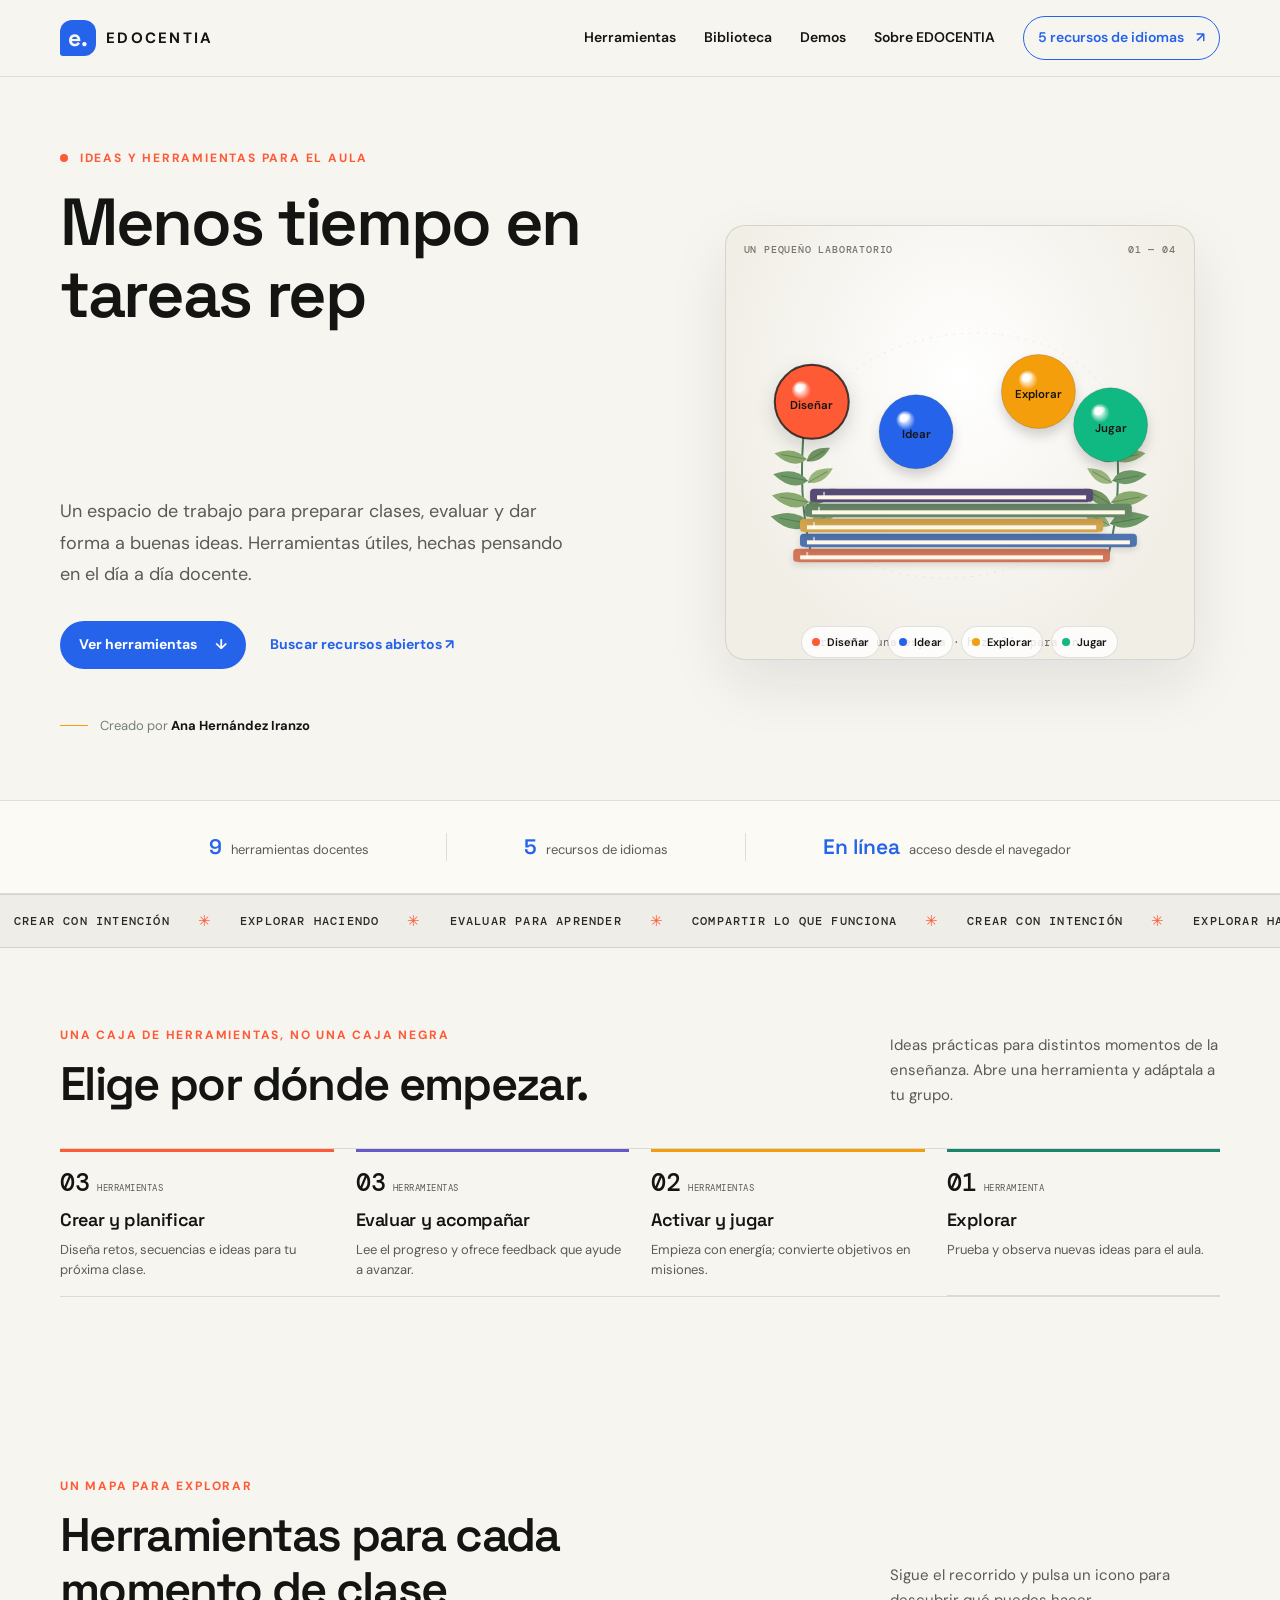
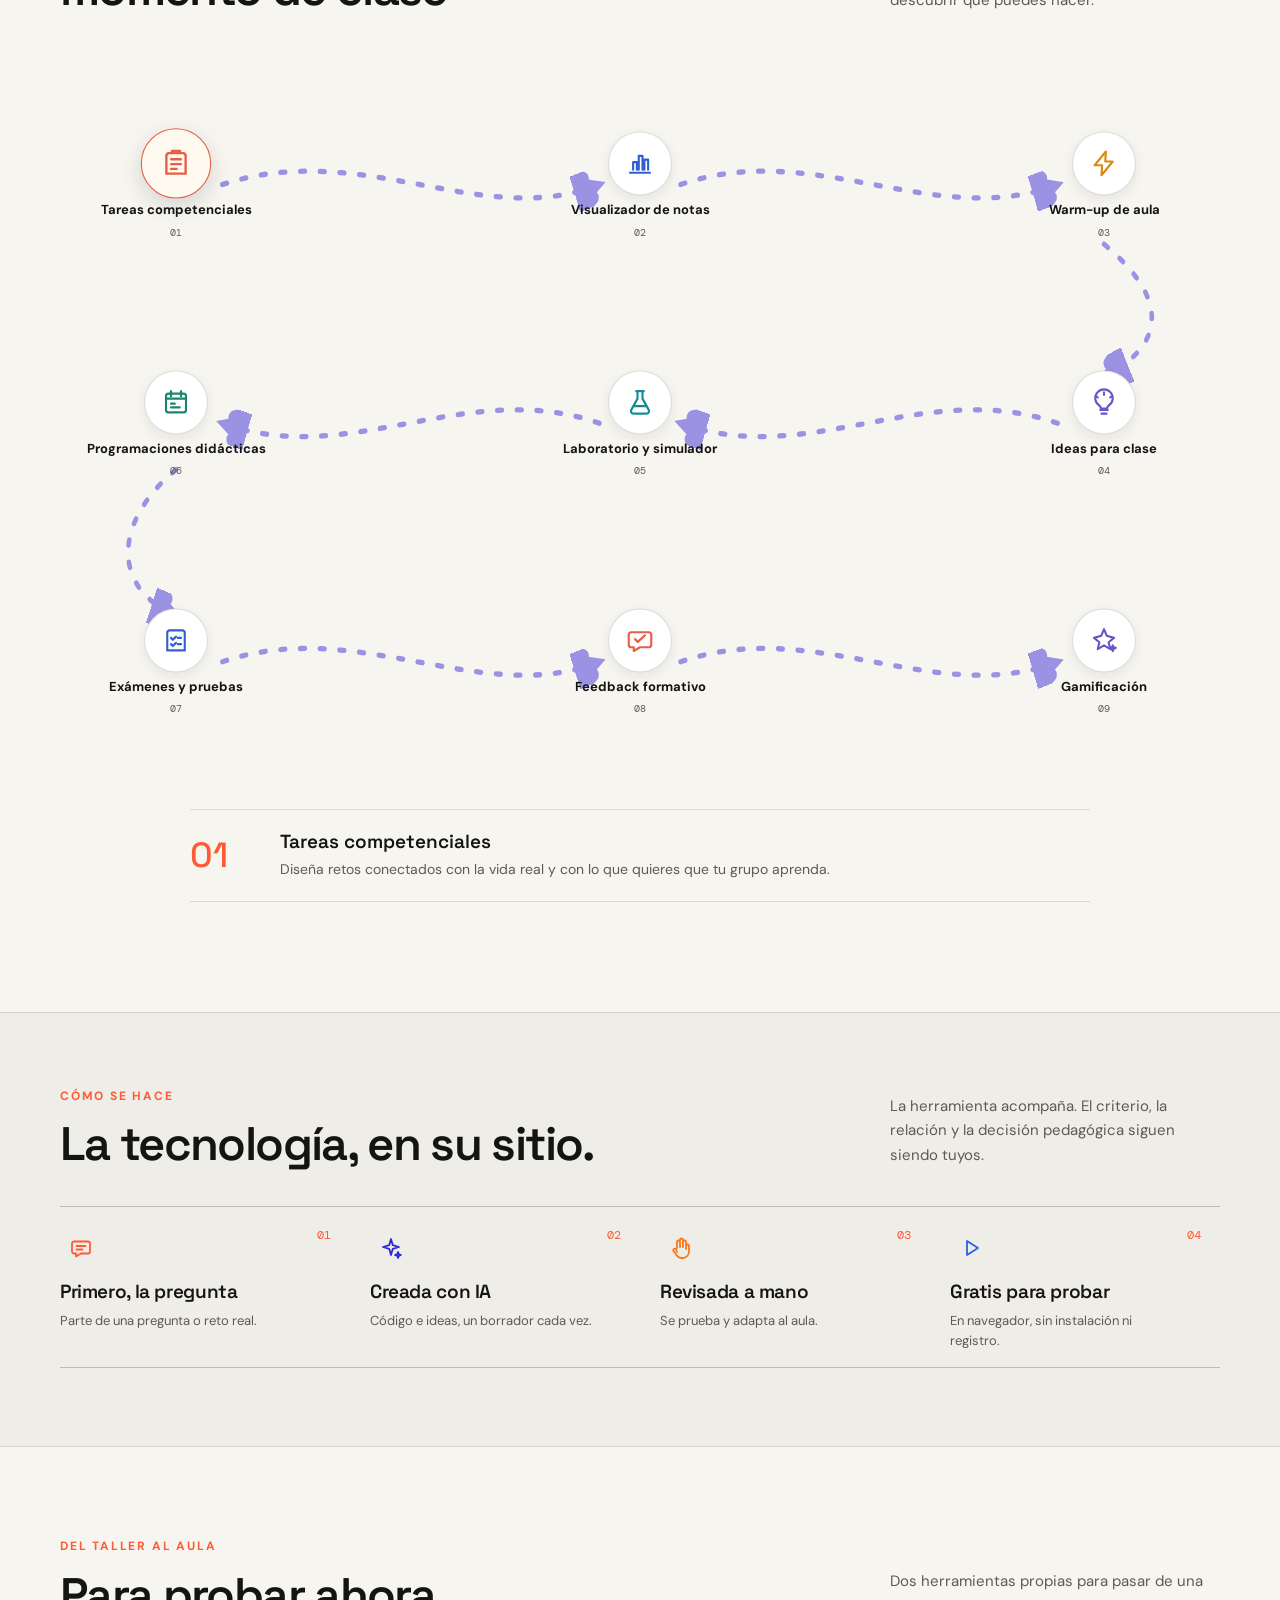
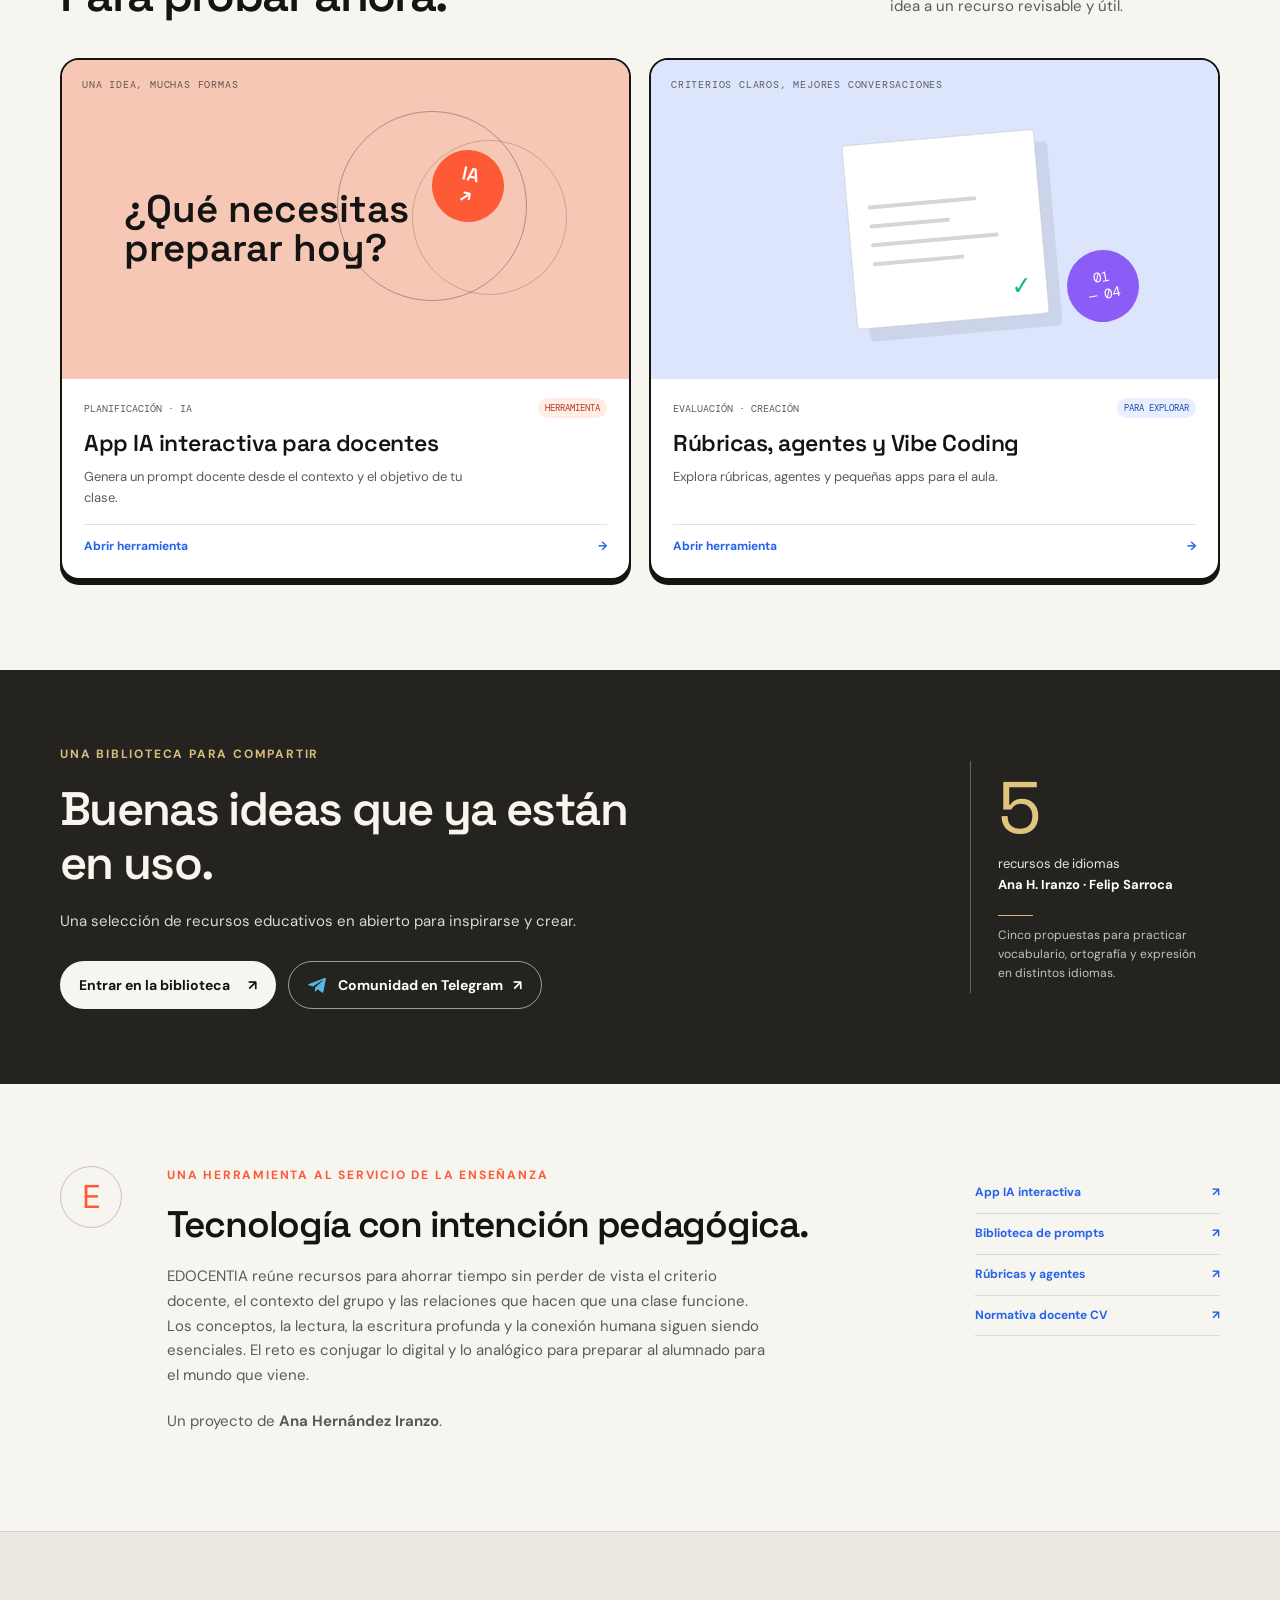
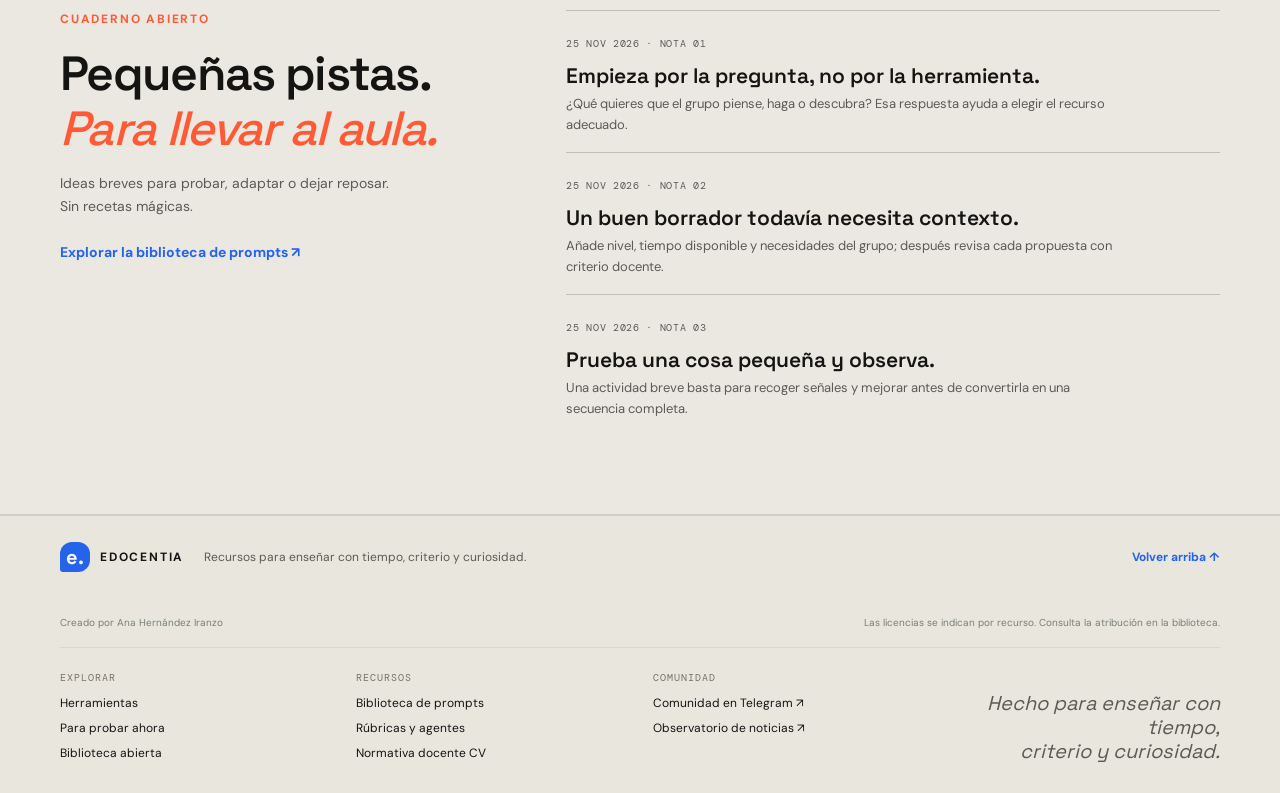
==== commit 35f04999: "Update language library and homepage typography Co-authored-by: Copilot <223556219+Copilot@users.nor" ====
--- a/index.html
+++ b/index.html
@@ -8,7 +8,7 @@
   <title>EDOCENTIA — Herramientas para enseñar</title>
   <link rel="preconnect" href="https://fonts.googleapis.com">
   <link rel="preconnect" href="https://fonts.gstatic.com" crossorigin>
-  <link href="https://fonts.googleapis.com/css2?family=DM+Mono:wght@400;500&family=DM+Sans:wght@400;500;600;700&family=Fraunces:opsz,wght@9..144,500;9..144,600;9..144,700&family=Plus+Jakarta+Sans:wght@400;500;600;700;800&display=swap" rel="stylesheet">
+  <link href="https://fonts.googleapis.com/css2?family=DM+Mono:wght@400;500&family=DM+Sans:wght@400;500;600;700&family=Fraunces:opsz,wght@9..144,500;9..144,600;9..144,700&family=Plus+Jakarta+Sans:wght@400;500;600;700;800&family=Space+Grotesk:wght@400;500;600;700&display=swap" rel="stylesheet">
   <link rel="stylesheet" href="assets/site.css">
   <link rel="stylesheet" href="assets/portal-nav.css">
   <script src="assets/site.js" defer></script>
@@ -30,7 +30,7 @@
         <a href="#biblioteca">Biblioteca</a>
         <a href="#novedades">Demos</a>
         <a href="#sobre-edocentia">Sobre EDOCENTIA</a>
-        <a class="nav-cta" href="apps.html">108 recursos <span aria-hidden="true">↗</span></a>
+        <a class="nav-cta" href="apps.html">5 recursos de idiomas <span aria-hidden="true">↗</span></a>
       </nav>
     </div>
   </header>
@@ -74,16 +74,16 @@
       <div class="shell trust-inner">
         <p><strong>9</strong><span>herramientas docentes</span></p>
         <span class="trust-divider" aria-hidden="true"></span>
-        <p><strong>108</strong><span>recursos con licencia compartir igual</span></p>
+        <p><strong>5</strong><span>recursos de idiomas</span></p>
         <span class="trust-divider" aria-hidden="true"></span>
         <p><strong>En línea</strong><span>acceso desde el navegador</span></p>
       </div>
     </section>
 
-    <div class="ticker" aria-label="Ideas para enseñar: crear, explorar, evaluar, jugar y compartir">
+    <div class="ticker" aria-label="Ideas para enseñar: crear, explorar, evaluar y compartir">
       <div class="ticker-track" aria-hidden="true">
-        <span>Crear con intención <i>✳</i> Explorar haciendo <i>✳</i> Evaluar para aprender <i>✳</i> Jugar en el aula <i>✳</i> Compartir lo que funciona <i>✳</i></span>
-        <span>Crear con intención <i>✳</i> Explorar haciendo <i>✳</i> Evaluar para aprender <i>✳</i> Jugar en el aula <i>✳</i> Compartir lo que funciona <i>✳</i></span>
+        <span>Crear con intención <i>✳</i> Explorar haciendo <i>✳</i> Evaluar para aprender <i>✳</i> Compartir lo que funciona <i>✳</i></span>
+        <span>Crear con intención <i>✳</i> Explorar haciendo <i>✳</i> Evaluar para aprender <i>✳</i> Compartir lo que funciona <i>✳</i></span>
       </div>
     </div>
 
@@ -242,7 +242,7 @@
         <div class="library-copy">
           <p class="eyebrow eyebrow-light">Una biblioteca para compartir</p>
           <h2>Buenas ideas que ya están en uso.</h2>
-          <p>Explora aplicaciones educativas creadas por docentes de la comunidad Vibe Coding Educativo. Cada ficha identifica a su autor y muestra la licencia declarada; la selección incluye licencias CC BY-SA y CC BY-NC-SA.</p>
+          <p>Una selección de recursos educativos en abierto para inspirarse y crear.</p>
           <div class="library-actions">
             <a class="button button-paper" href="apps.html">Entrar en la biblioteca <span aria-hidden="true">↗</span></a>
             <a class="button button-telegram" href="https://t.me/+F0qGBNdHTVowZjI0" target="_blank" rel="noopener">
@@ -252,10 +252,10 @@
           </div>
         </div>
         <div class="library-aside">
-          <div class="aside-number">108</div>
-          <p>recursos con licencia<br><strong>Creative Commons BY-SA / BY-NC-SA</strong></p>
+          <div class="aside-number">5</div>
+          <p>recursos de idiomas<br><strong>Ana H. Iranzo · Felip Sarroca</strong></p>
           <span class="aside-rule" aria-hidden="true"></span>
-          <p class="aside-small">Las fichas enlazan con las aplicaciones originales. Algunas licencias limitan el uso comercial.</p>
+          <p class="aside-small">Cinco propuestas para practicar vocabulario, ortografía y expresión en distintos idiomas.</p>
         </div>
       </div>
     </section>
@@ -265,7 +265,7 @@
       <div class="about-copy">
         <p class="eyebrow">Una herramienta al servicio de la enseñanza</p>
         <h2>Tecnología con intención pedagógica.</h2>
-        <p>EDOCENTIA reúne recursos para ahorrar tiempo sin perder de vista lo importante: el criterio docente, el contexto del grupo y las relaciones que hacen que una clase funcione.</p>
+        <p>EDOCENTIA reúne recursos para ahorrar tiempo sin perder de vista el criterio docente, el contexto del grupo y las relaciones que hacen que una clase funcione. Los conceptos, la lectura, la escritura profunda y la conexión humana siguen siendo esenciales. El reto es conjugar lo digital y lo analógico para preparar al alumnado para el mundo que viene.</p>
         <p class="about-byline">Un proyecto de <strong>Ana Hernández Iranzo</strong>.</p>
       </div>
       <div class="about-links">
@@ -292,14 +292,6 @@
       </div>
     </section>
 
-    <section class="sound-strip shell" aria-labelledby="sound-heading">
-      <div class="sound-copy"><p class="eyebrow">Un minuto de pausa</p><h2 id="sound-heading">Un pequeño interludio.</h2><p id="sound-transcript">Una melodía breve, generada aquí mismo. Sin archivos ni datos enviados.</p></div>
-      <div class="sound-player">
-        <button id="speech-toggle" class="sound-button" type="button" aria-pressed="false" aria-label="Reproducir el interludio"><span class="sound-icon" aria-hidden="true">▶</span></button>
-        <div class="sound-wave" aria-hidden="true"><i></i><i></i><i></i><i></i><i></i><i></i><i></i><i></i><i></i><i></i><i></i><i></i><i></i><i></i><i></i><i></i><i></i><i></i><i></i></div>
-        <span class="sound-time" id="sound-status" aria-live="polite">PISTA LOCAL · 00:04</span>
-      </div>
-    </section>
   </main>
 
   <footer class="site-footer">
@@ -311,7 +303,6 @@
     <div class="shell footer-bottom">
       <span>Creado por Ana Hernández Iranzo</span>
       <span>Las licencias se indican por recurso. Consulta la atribución en la biblioteca.</span>
-      <a href="https://github.com/Curiousminds123/EDOCENTIA" target="_blank" rel="noopener">Código del proyecto ↗</a>
     </div>
     <div class="shell footer-directory">
       <div><span>EXPLORAR</span><a href="#herramientas">Herramientas</a><a href="#novedades">Para probar ahora</a><a href="apps.html">Biblioteca abierta</a></div>
--- a/assets/site.css
+++ b/assets/site.css
@@ -11,13 +11,13 @@
   --terracotta: #ff5a36;
   --gold: #f59e0b;
   --line: rgba(20, 20, 19, .12);
-  --serif: "Fraunces", Georgia, serif;
+  --serif: "Space Grotesk", "DM Sans", sans-serif;
   --sans: "DM Sans", "Segoe UI", sans-serif;
 }
 
 * { box-sizing: border-box; }
 html { scroll-behavior: smooth; scroll-padding-top: 86px; }
-body { margin: 0; background: var(--paper); color: var(--ink); font-family: var(--sans); font-size: 16px; line-height: 1.65; }
+body { margin: 0; background: var(--paper); color: var(--ink); font-family: var(--sans); font-size: 17px; line-height: 1.65; }
 a { color: inherit; text-decoration: none; }
 a:focus-visible, button:focus-visible { outline: 3px solid var(--terracotta); outline-offset: 3px; }
 .shell { width: min(1160px, calc(100% - 48px)); margin-inline: auto; }
@@ -27,9 +27,9 @@
 .site-header { position: sticky; z-index: 10; top: 0; border-bottom: 1px solid rgba(32,54,46,.12); background: rgba(247,245,240,.94); backdrop-filter: blur(12px); }
 .header-inner { min-height: 76px; display: flex; align-items: center; justify-content: space-between; gap: 30px; }
 .brand { display: inline-flex; align-items: center; gap: 10px; white-space: nowrap; }
-.brand-mark { width: 36px; height: 36px; display: grid; place-items: center; border-radius: 50%; background: var(--green); color: var(--paper); font-family: var(--serif); font-size: 22px; font-weight: 700; line-height: 1; }
-.brand-name { font-size: 14px; font-weight: 700; letter-spacing: .15em; }
-.primary-nav { display: flex; align-items: center; gap: clamp(16px, 2.2vw, 28px); color: #4c6257; font-size: 13px; font-weight: 600; }
+.brand-mark { width: 36px; height: 36px; display: grid; place-items: center; border-radius: 50%; background: var(--green); color: var(--paper); font-family: var(--serif); font-size: 23px; font-weight: 700; line-height: 1; }
+.brand-name { font-size: 15px; font-weight: 700; letter-spacing: .15em; }
+.primary-nav { display: flex; align-items: center; gap: clamp(16px, 2.2vw, 28px); color: #4c6257; font-size: 14px; font-weight: 600; }
 .primary-nav a { white-space: nowrap; }
 .primary-nav > a:not(.nav-cta):hover, .text-link:hover, .footer-top:hover { color: var(--terracotta); }
 .nav-cta { display: inline-flex; align-items: center; gap: 12px; padding: 11px 16px; border: 1px solid var(--green); border-radius: 4px; color: var(--green); transition: background .2s, color .2s; }
@@ -38,22 +38,22 @@
 
 .hero { min-height: 574px; padding-block: 72px 64px; display: grid; grid-template-columns: 1.05fr .95fr; align-items: center; gap: 64px; }
 .hero-copy { max-width: 610px; }
-.eyebrow { margin: 0 0 18px; color: var(--terracotta); font-size: 11px; font-weight: 700; letter-spacing: .15em; text-transform: uppercase; }
+.eyebrow { margin: 0 0 18px; color: var(--terracotta); font-size: 12px; font-weight: 700; letter-spacing: .15em; text-transform: uppercase; }
 .eyebrow-dot { width: 8px; height: 8px; display: inline-block; margin-right: 7px; border-radius: 50%; background: var(--terracotta); }
 h1, h2, h3, p { margin-top: 0; }
 h1, h2, .paper-title { font-family: var(--serif); font-weight: 600; letter-spacing: -.035em; }
-h1 { max-width: 620px; margin-bottom: 22px; font-size: clamp(42px, 5.2vw, 66px); line-height: 1.08; }
+h1 { max-width: 620px; margin-bottom: 22px; font-size: clamp(43px, 5.2vw, 67px); line-height: 1.08; }
 h1 em { color: var(--green); font-weight: 500; }
 .hero-title-typing .hero-title-character { opacity: 0; }
 .hero-title-typing .hero-title-character.is-visible { opacity: 1; }
-.hero-intro { max-width: 515px; margin-bottom: 30px; color: var(--muted); font-size: 17px; line-height: 1.75; }
+.hero-intro { max-width: 515px; margin-bottom: 30px; color: var(--muted); font-size: 18px; line-height: 1.75; }
 .hero-actions { display: flex; flex-wrap: wrap; align-items: center; gap: 24px; }
-.button { min-height: 48px; display: inline-flex; align-items: center; justify-content: center; gap: 18px; padding: 0 19px; border-radius: 4px; font-size: 13px; font-weight: 700; transition: transform .2s, background .2s; }
+.button { min-height: 48px; display: inline-flex; align-items: center; justify-content: center; gap: 18px; padding: 0 19px; border-radius: 4px; font-size: 14px; font-weight: 700; transition: transform .2s, background .2s; }
 .button:hover { transform: translateY(-2px); }
 .button-primary { background: var(--green); color: white; }
 .button-primary:hover { background: var(--green-dark); }
-.text-link { color: var(--green); font-size: 13px; font-weight: 700; }
-.hero-byline { display: flex; align-items: center; gap: 12px; margin-top: 46px; color: #748077; font-size: 12px; }
+.text-link { color: var(--green); font-size: 14px; font-weight: 700; }
+.hero-byline { display: flex; align-items: center; gap: 12px; margin-top: 46px; color: #748077; font-size: 13px; }
 .hero-byline strong { color: var(--ink); }
 .byline-rule { width: 28px; height: 1px; background: var(--gold); }
 
@@ -61,51 +61,51 @@
 .hero-art::before { content: ""; position: absolute; z-index: -1; width: min(390px, 86%); aspect-ratio: 1; border-radius: 50%; background: #e6eadf; }
 .hero-art::after { content: ""; position: absolute; z-index: -1; width: min(310px, 68%); aspect-ratio: 1; border: 1px solid rgba(36,83,62,.17); border-radius: 50%; }
 .art-paper { width: min(330px, 78%); padding: 22px 24px 17px; position: relative; transform: rotate(-2deg); background: var(--white); box-shadow: 0 18px 45px rgba(37,56,45,.13); }
-.paper-topline, .paper-footer { display: flex; align-items: center; justify-content: space-between; color: #768178; font-size: 8px; font-weight: 700; letter-spacing: .13em; }
+.paper-topline, .paper-footer { display: flex; align-items: center; justify-content: space-between; color: #768178; font-size: 9px; font-weight: 700; letter-spacing: .13em; }
 .paper-date { color: var(--terracotta); }
-.paper-title { margin: 22px 0 16px; font-size: 28px; line-height: 1.12; }
+.paper-title { margin: 22px 0 16px; font-size: 29px; line-height: 1.12; }
 .week-list { border-top: 1px solid #e8e5de; }
 .week-row { min-height: 42px; display: flex; align-items: center; gap: 9px; border-bottom: 1px solid #e8e5de; }
-.day-mark { width: 20px; height: 20px; display: grid; place-items: center; border-radius: 50%; background: #e8eee8; color: var(--green); font-size: 9px; font-weight: 700; }
-.week-task { flex: 1; color: #45554b; font-size: 10px; }
-.week-tag { padding: 3px 6px; border-radius: 20px; font-size: 8px; font-weight: 700; }
+.day-mark { width: 20px; height: 20px; display: grid; place-items: center; border-radius: 50%; background: #e8eee8; color: var(--green); font-size: 10px; font-weight: 700; }
+.week-task { flex: 1; color: #45554b; font-size: 11px; }
+.week-tag { padding: 3px 6px; border-radius: 20px; font-size: 9px; font-weight: 700; }
 .tag-sage { background: #e4eee6; color: #42644c; }
 .tag-sand { background: #f4ecd8; color: #8c6a2c; }
 .tag-rose { background: #f4e3de; color: #9c523d; }
-.paper-note { display: flex; align-items: center; gap: 10px; margin: 19px 0 23px; color: #64736a; font-family: var(--serif); font-size: 14px; font-style: italic; line-height: 1.25; }
-.note-mark { color: var(--terracotta); font-family: var(--sans); font-size: 23px; font-style: normal; }
-.paper-footer { padding-top: 11px; border-top: 1px solid #e8e5de; font-size: 7px; }
+.paper-note { display: flex; align-items: center; gap: 10px; margin: 19px 0 23px; color: #64736a; font-family: var(--serif); font-size: 15px; font-style: italic; line-height: 1.25; }
+.note-mark { color: var(--terracotta); font-family: var(--sans); font-size: 24px; font-style: normal; }
+.paper-footer { padding-top: 11px; border-top: 1px solid #e8e5de; font-size: 8px; }
 .paper-page { color: var(--terracotta); }
-.art-stamp { position: absolute; right: 7%; bottom: 4%; width: 71px; height: 71px; display: grid; place-content: center; border: 1px solid var(--terracotta); border-radius: 50%; color: var(--terracotta); font-size: 9px; font-weight: 700; letter-spacing: .1em; line-height: 1.25; text-align: center; transform: rotate(12deg); }
+.art-stamp { position: absolute; right: 7%; bottom: 4%; width: 71px; height: 71px; display: grid; place-content: center; border: 1px solid var(--terracotta); border-radius: 50%; color: var(--terracotta); font-size: 10px; font-weight: 700; letter-spacing: .1em; line-height: 1.25; text-align: center; transform: rotate(12deg); }
 .art-leaf { position: absolute; z-index: -1; width: 78px; height: 130px; border-radius: 90% 0 90% 0; background: #cbd9c7; opacity: .7; }
 .art-leaf-one { left: 0; top: 25px; transform: rotate(-23deg) scale(.7); }
 .art-leaf-two { right: 4px; top: 27px; transform: rotate(38deg) scale(.55); background: #ddc999; }
 
 .trust-strip { border-block: 1px solid var(--line); background: rgba(255,254,250,.45); }
 .trust-inner { min-height: 92px; display: flex; align-items: center; justify-content: center; gap: clamp(25px, 6vw, 90px); }
-.trust-inner p { display: flex; align-items: baseline; gap: 9px; margin: 0; color: var(--muted); font-size: 12px; }
-.trust-inner strong { color: var(--green); font-family: var(--serif); font-size: 20px; font-weight: 600; }
+.trust-inner p { display: flex; align-items: baseline; gap: 9px; margin: 0; color: var(--muted); font-size: 13px; }
+.trust-inner strong { color: var(--green); font-family: var(--serif); font-size: 21px; font-weight: 600; }
 .trust-divider { width: 1px; height: 28px; background: var(--line); }
 
 .section { padding-block: 100px 110px; }
 .section-heading { display: flex; align-items: end; justify-content: space-between; gap: 48px; margin-bottom: 36px; }
 .section-heading .eyebrow { margin-bottom: 12px; }
-h2 { max-width: 660px; margin-bottom: 0; font-size: clamp(32px, 3.8vw, 46px); line-height: 1.14; }
-.section-intro { max-width: 330px; margin-bottom: 4px; color: var(--muted); font-size: 14px; }
+h2 { max-width: 660px; margin-bottom: 0; font-size: clamp(33px, 3.8vw, 47px); line-height: 1.14; }
+.section-intro { max-width: 330px; margin-bottom: 4px; color: var(--muted); font-size: 15px; }
 .tool-grid { display: grid; grid-template-columns: repeat(3, minmax(0, 1fr)); gap: 13px; }
 .tool-card { min-height: 245px; position: relative; display: flex; flex-direction: column; padding: 23px 23px 20px; border: 1px solid var(--line); background: rgba(255,254,250,.72); transition: border-color .2s, transform .2s, box-shadow .2s; }
 .tool-card:hover { z-index: 1; transform: translateY(-3px); border-color: #b5c5b7; box-shadow: 0 10px 24px rgba(37,56,45,.07); }
-.tool-number { position: absolute; top: 22px; right: 22px; color: #b7c1b6; font-family: var(--serif); font-size: 18px; }
-.tool-type { margin-bottom: 18px; color: var(--terracotta); font-size: 9px; font-weight: 700; letter-spacing: .12em; text-transform: uppercase; }
-.tool-card h3 { margin-bottom: 8px; color: var(--ink); font-family: var(--serif); font-size: 21px; font-weight: 600; letter-spacing: -.02em; }
-.tool-card p { margin-bottom: 17px; color: var(--muted); font-size: 12px; line-height: 1.65; }
-.card-link { display: flex; align-items: center; justify-content: space-between; margin-top: auto; padding-top: 11px; border-top: 1px solid #ebe7de; color: var(--green); font-size: 11px; font-weight: 700; }
+.tool-number { position: absolute; top: 22px; right: 22px; color: #b7c1b6; font-family: var(--serif); font-size: 19px; }
+.tool-type { margin-bottom: 18px; color: var(--terracotta); font-size: 10px; font-weight: 700; letter-spacing: .12em; text-transform: uppercase; }
+.tool-card h3 { margin-bottom: 8px; color: var(--ink); font-family: var(--serif); font-size: 22px; font-weight: 600; letter-spacing: -.02em; }
+.tool-card p { margin-bottom: 17px; color: var(--muted); font-size: 13px; line-height: 1.65; }
+.card-link { display: flex; align-items: center; justify-content: space-between; margin-top: auto; padding-top: 11px; border-top: 1px solid #ebe7de; color: var(--green); font-size: 12px; font-weight: 700; }
 
 .library-band { background: var(--green-dark); color: #f8f5ed; }
 .library-inner { min-height: 380px; display: grid; grid-template-columns: 1fr 250px; align-items: center; gap: 80px; padding-block: 75px; }
 .eyebrow-light { color: #d7bc7e; }
 .library-copy h2 { max-width: 580px; margin-bottom: 18px; }
-.library-copy > p:not(.eyebrow) { max-width: 600px; margin-bottom: 26px; color: #d2ded3; font-size: 14px; line-height: 1.8; }
+.library-copy > p:not(.eyebrow) { max-width: 600px; margin-bottom: 26px; color: #d2ded3; font-size: 15px; line-height: 1.8; }
 .button-paper { background: var(--paper); color: var(--green-dark); }
 .button-paper:hover { background: #fff; }
 .library-actions { display: flex; flex-wrap: wrap; align-items: center; gap: 12px; }
@@ -118,31 +118,31 @@
 .button-telegram svg { width: 20px; height: 20px; flex: 0 0 auto; fill: #55b8e9; }
 .button-telegram:hover { border-color: #fff; background: #fff; color: var(--ink); }
 .library-aside { padding: 10px 0 10px 27px; border-left: 1px solid rgba(246,243,235,.32); }
-.aside-number { color: #e2c47e; font-family: var(--serif); font-size: 72px; line-height: 1; }
-.library-aside p { margin: 10px 0 0; color: #e2e8de; font-size: 12px; line-height: 1.6; }
+.aside-number { color: #e2c47e; font-family: var(--serif); font-size: 73px; line-height: 1; }
+.library-aside p { margin: 10px 0 0; color: #e2e8de; font-size: 13px; line-height: 1.6; }
 .library-aside strong { color: white; }
 .aside-rule { width: 35px; height: 1px; display: block; margin-top: 19px; background: #d7bc7e; }
-.library-aside .aside-small { max-width: 200px; color: #b9c9bc; font-size: 11px; }
+.library-aside .aside-small { max-width: 200px; color: #b9c9bc; font-size: 12px; }
 
 .about-section { display: grid; grid-template-columns: 74px 1fr 245px; align-items: start; gap: 33px; padding-block: 90px; }
-.about-mark { width: 62px; height: 62px; display: grid; place-items: center; border: 1px solid #c9c4b8; border-radius: 50%; color: var(--terracotta); font-family: var(--serif); font-size: 32px; }
-.about-copy h2 { margin-bottom: 18px; font-size: 36px; }
-.about-copy > p:not(.eyebrow) { max-width: 600px; color: var(--muted); font-size: 14px; }
-.about-copy .about-byline { margin-top: 21px; color: var(--ink); font-size: 12px; }
+.about-mark { width: 62px; height: 62px; display: grid; place-items: center; border: 1px solid #c9c4b8; border-radius: 50%; color: var(--terracotta); font-family: var(--serif); font-size: 33px; }
+.about-copy h2 { margin-bottom: 18px; font-size: 37px; }
+.about-copy > p:not(.eyebrow) { max-width: 600px; color: var(--muted); font-size: 15px; }
+.about-copy .about-byline { margin-top: 21px; color: var(--ink); font-size: 13px; }
 .about-links { display: grid; gap: 0; padding-top: 7px; }
-.about-links a { display: flex; justify-content: space-between; gap: 12px; padding: 10px 0; border-bottom: 1px solid var(--line); color: var(--green); font-size: 11px; font-weight: 700; }
+.about-links a { display: flex; justify-content: space-between; gap: 12px; padding: 10px 0; border-bottom: 1px solid var(--line); color: var(--green); font-size: 12px; font-weight: 700; }
 .about-links a:hover { color: var(--terracotta); }
 .site-footer { border-top: 1px solid var(--line); background: #ede9de; }
 .footer-main { min-height: 83px; display: flex; align-items: center; gap: 20px; }
-.brand-footer .brand-mark { width: 30px; height: 30px; font-size: 19px; }
-.brand-footer .brand-name { font-size: 11px; }
-.footer-main > p { margin: 0; color: var(--muted); font-size: 11px; }
-.footer-top { margin-left: auto; color: var(--green); font-size: 11px; font-weight: 700; }
-.footer-bottom { min-height: 48px; display: flex; align-items: center; justify-content: space-between; gap: 18px; border-top: 1px solid #dcd7ca; color: #758077; font-size: 9px; }
+.brand-footer .brand-mark { width: 30px; height: 30px; font-size: 20px; }
+.brand-footer .brand-name { font-size: 12px; }
+.footer-main > p { margin: 0; color: var(--muted); font-size: 12px; }
+.footer-top { margin-left: auto; color: var(--green); font-size: 12px; font-weight: 700; }
+.footer-bottom { min-height: 48px; display: flex; align-items: center; justify-content: space-between; gap: 18px; border-top: 1px solid #dcd7ca; color: #758077; font-size: 10px; }
 .footer-bottom a { color: var(--green); font-weight: 700; }
 
 @media (max-width: 780px) {
-  .menu-toggle { display: flex; align-items: center; gap: 9px; padding: 9px 0 9px 9px; border: 0; background: transparent; color: var(--green); font: 700 12px var(--sans); cursor: pointer; }
+  .menu-toggle { display: flex; align-items: center; gap: 9px; padding: 9px 0 9px 9px; border: 0; background: transparent; color: var(--green); font: 700 13px var(--sans); cursor: pointer; }
   .menu-lines, .menu-lines::before, .menu-lines::after { width: 17px; height: 1px; display: block; background: currentColor; }
   .menu-lines { position: relative; }
   .menu-lines::before, .menu-lines::after { content: ""; position: absolute; left: 0; }
@@ -167,9 +167,9 @@
 @media (max-width: 620px) {
   .shell { width: min(100% - 36px, 500px); }
   .header-inner { min-height: 66px; }
-  .brand-mark { width: 32px; height: 32px; font-size: 20px; }
-  .brand-name { font-size: 12px; }
-  .menu-toggle { display: flex; align-items: center; gap: 9px; padding: 9px 0 9px 9px; border: 0; background: transparent; color: var(--green); font: 700 12px var(--sans); }
+  .brand-mark { width: 32px; height: 32px; font-size: 21px; }
+  .brand-name { font-size: 13px; }
+  .menu-toggle { display: flex; align-items: center; gap: 9px; padding: 9px 0 9px 9px; border: 0; background: transparent; color: var(--green); font: 700 13px var(--sans); }
   .menu-lines, .menu-lines::before, .menu-lines::after { width: 17px; height: 1px; display: block; background: currentColor; }
   .menu-lines { position: relative; }
   .menu-lines::before, .menu-lines::after { content: ""; position: absolute; left: 0; }
@@ -180,27 +180,27 @@
   .primary-nav > a { padding: 12px 4px; border-bottom: 1px solid var(--line); }
   .primary-nav .nav-cta { justify-content: space-between; margin-top: 9px; padding: 11px 13px; border: 1px solid var(--green); }
   .hero { grid-template-columns: 1fr; gap: 26px; padding-block: 49px 35px; }
-  h1 { font-size: clamp(40px, 11vw, 54px); }
-  .hero-intro { font-size: 15px; }
+  h1 { font-size: clamp(41px, 11vw, 55px); }
+  .hero-intro { font-size: 16px; }
   .hero-byline { margin-top: 30px; }
   .hero-art { min-height: 330px; }
   .art-paper { width: min(305px, 80%); }
   .art-stamp { right: 2%; }
   .trust-inner { min-height: 0; align-items: start; justify-content: space-between; gap: 12px; padding-block: 18px; }
-  .trust-inner p { flex-direction: column; gap: 0; font-size: 9px; line-height: 1.4; }
-  .trust-inner strong { font-size: 17px; }
+  .trust-inner p { flex-direction: column; gap: 0; font-size: 10px; line-height: 1.4; }
+  .trust-inner strong { font-size: 18px; }
   .trust-divider { height: 34px; margin-top: 4px; }
   .section { padding-block: 68px; }
-  h2 { font-size: 34px; }
+  h2 { font-size: 35px; }
   .tool-grid { grid-template-columns: 1fr; gap: 10px; }
   .tool-card { min-height: 215px; }
   .library-inner { min-height: auto; grid-template-columns: 1fr; gap: 36px; padding-block: 64px; }
-  .library-copy h2 { font-size: 38px; }
+  .library-copy h2 { font-size: 39px; }
   .library-aside { padding: 0 0 0 20px; }
-  .aside-number { font-size: 56px; }
+  .aside-number { font-size: 57px; }
   .about-section { grid-template-columns: 1fr; gap: 16px; padding-block: 64px; }
-  .about-mark { width: 45px; height: 45px; font-size: 25px; }
-  .about-copy h2 { font-size: 32px; }
+  .about-mark { width: 45px; height: 45px; font-size: 26px; }
+  .about-copy h2 { font-size: 33px; }
   .about-links { grid-column: 1; grid-template-columns: 1fr; }
   .footer-main { min-height: auto; flex-wrap: wrap; gap: 12px 16px; padding-block: 18px; }
   .footer-main > p { flex-basis: calc(100% - 4px); order: 2; }
@@ -221,41 +221,41 @@
 .hero-art::before { width: min(390px, 95%); background: #e8e4da; }
 .hero-art::after { width: min(350px, 85%); border-color: rgba(20,20,19,.15); }
 .playground-frame { width: min(100%, 470px); aspect-ratio: 1.08; position: relative; overflow: hidden; border: 1px solid rgba(20,20,19,.12); border-radius: 20px; background: radial-gradient(ellipse at 50% 35%, #fff 0%, #f1eee6 75%); box-shadow: 0 24px 60px rgba(20,20,19,.09); }
-.playground-label { position: absolute; z-index: 1; top: 17px; right: 18px; left: 18px; display: flex; justify-content: space-between; color: #77736b; font: 500 9px/1.3 "DM Mono", monospace; letter-spacing: .08em; pointer-events: none; }
+.playground-label { position: absolute; z-index: 1; top: 17px; right: 18px; left: 18px; display: flex; justify-content: space-between; color: #77736b; font: 500 10px/1.3 "DM Mono", monospace; letter-spacing: .08em; pointer-events: none; }
 #hero-canvas { width: 100%; height: 100%; display: block; touch-action: none; cursor: grab; }
 #hero-canvas:active { cursor: grabbing; }
-.playground-hint { position: absolute; right: 14px; bottom: 10px; left: 14px; margin: 0; color: #666159; font: 10px "DM Mono", monospace; text-align: center; pointer-events: none; }
+.playground-hint { position: absolute; right: 14px; bottom: 10px; left: 14px; margin: 0; color: #666159; font: 11px "DM Mono", monospace; text-align: center; pointer-events: none; }
 .playground-links { position: absolute; right: 0; bottom: 2px; left: 0; display: flex; justify-content: center; flex-wrap: wrap; gap: 8px; }
-.playground-links a { display: inline-flex; align-items: center; gap: 7px; padding: 6px 10px; border: 1px solid rgba(20,20,19,.12); border-radius: 999px; background: rgba(255,255,255,.82); color: var(--ink); font-size: 10px; font-weight: 600; transition: transform .3s cubic-bezier(.22,1,.36,1), border-color .2s; }
+.playground-links a { display: inline-flex; align-items: center; gap: 7px; padding: 6px 10px; border: 1px solid rgba(20,20,19,.12); border-radius: 999px; background: rgba(255,255,255,.82); color: var(--ink); font-size: 11px; font-weight: 600; transition: transform .3s cubic-bezier(.22,1,.36,1), border-color .2s; }
 .playground-links a:hover { transform: translateY(-2px); border-color: var(--ink); }
 .toy-dot { width: 8px; height: 8px; border-radius: 50%; }
 .dot-coral { background: #ff5a36; }.dot-blue { background: #2563eb; }.dot-yellow { background: #f59e0b; }.dot-mint { background: #10b981; }
 .ticker { overflow: hidden; border-block: 1px solid var(--line); background: #efede7; }
 .ticker-track { width: max-content; display: flex; animation: ticker-scroll 38s linear infinite; }
 .ticker:hover .ticker-track, .ticker:focus-within .ticker-track { animation-play-state: paused; }
-.ticker-track span { display: flex; align-items: center; gap: 28px; padding: 16px 14px; color: #292823; font: 500 11px "DM Mono", monospace; letter-spacing: .1em; text-transform: uppercase; }
-.ticker-track i { color: var(--terracotta); font-size: 14px; font-style: normal; }
+.ticker-track span { display: flex; align-items: center; gap: 28px; padding: 16px 14px; color: #292823; font: 500 12px "DM Mono", monospace; letter-spacing: .1em; text-transform: uppercase; }
+.ticker-track i { color: var(--terracotta); font-size: 15px; font-style: normal; }
 @keyframes ticker-scroll { to { transform: translateX(-50%); } }
 .shelves-section { padding-bottom: 48px; }
 .shelf-grid { display: grid; grid-template-columns: repeat(4, minmax(0,1fr)); gap: 12px; }
 .shelf-item { min-height: 215px; position: relative; display: flex; flex-direction: column; overflow: hidden; padding: 19px 16px 16px 0; border-top: 1px solid rgba(20,20,19,.3); color: var(--ink); transition: transform .3s cubic-bezier(.22,1,.36,1), border-color .2s; }
 .shelf-item:hover { transform: translateX(4px); border-color: var(--green); }
-.shelf-count { position: relative; z-index: 1; display: flex; align-items: baseline; gap: 7px; font: 500 29px/1 "DM Mono", monospace; }
-.shelf-count small { color: var(--muted); font: 9px "DM Mono", monospace; letter-spacing: .06em; }
-.shelf-symbol { position: absolute; top: 12px; right: 18px; color: rgba(20,20,19,.18); font: 70px/1 var(--serif); }
-.shelf-item h3 { margin: auto 0 5px; font: 700 18px/1.2 var(--display); letter-spacing: -.035em; }
-.shelf-item p { max-width: 29ch; margin: 0 0 11px; color: var(--muted); font-size: 12px; line-height: 1.55; }
-.shelf-link { display: flex; justify-content: space-between; align-items: center; padding-top: 7px; color: var(--green); font: 700 10px var(--display); }
+.shelf-count { position: relative; z-index: 1; display: flex; align-items: baseline; gap: 7px; font: 500 30px/1 "DM Mono", monospace; }
+.shelf-count small { color: var(--muted); font: 10px "DM Mono", monospace; letter-spacing: .06em; }
+.shelf-symbol { position: absolute; top: 12px; right: 18px; color: rgba(20,20,19,.18); font: 71px/1 var(--serif); }
+.shelf-item h3 { margin: auto 0 5px; font: 700 19px/1.2 var(--display); letter-spacing: -.035em; }
+.shelf-item p { max-width: 29ch; margin: 0 0 11px; color: var(--muted); font-size: 13px; line-height: 1.55; }
+.shelf-link { display: flex; justify-content: space-between; align-items: center; padding-top: 7px; color: var(--green); font: 700 11px var(--display); }
 .shelf-create .shelf-symbol { color: var(--terracotta); }
 .shelf-assess .shelf-symbol { color: #3028d9; }
 .shelf-play .shelf-symbol { color: var(--gold); }
 .shelf-explore .shelf-symbol { color: #10b981; }
 .tool-filters { display: flex; align-items: center; flex-wrap: wrap; gap: 8px; margin: 25px 0 15px; }
-.filter-chip { min-height: 35px; padding: 0 13px; border: 1px solid var(--line); border-radius: 999px; background: transparent; color: var(--ink); font: 600 10px var(--sans); cursor: pointer; transition: background .2s, color .2s, border-color .2s; }
+.filter-chip { min-height: 35px; padding: 0 13px; border: 1px solid var(--line); border-radius: 999px; background: transparent; color: var(--ink); font: 600 11px var(--sans); cursor: pointer; transition: background .2s, color .2s, border-color .2s; }
 .filter-chip:hover { border-color: var(--ink); }
 .filter-chip.is-active { border-color: var(--ink); background: var(--ink); color: white; }
-.filter-chip span { margin-left: 4px; color: #b8b6b0; font: 10px "DM Mono", monospace; }
-.filter-count { margin-left: auto; color: var(--muted); font: 10px "DM Mono", monospace; }
+.filter-chip span { margin-left: 4px; color: #b8b6b0; font: 11px "DM Mono", monospace; }
+.filter-count { margin-left: auto; color: var(--muted); font: 11px "DM Mono", monospace; }
 .tool-card[hidden] { display: none; }
 .tool-card { border-radius: 12px; background: rgba(255,255,255,.78); }
 .card-link span, .shelf-link span, .exhibit-link span, .text-link span, .footer-top { transition: transform .3s cubic-bezier(.22,1,.36,1); }
@@ -265,9 +265,9 @@
 .process-list { display: grid; grid-template-columns: repeat(4, minmax(0,1fr)); gap: 0; padding: 0; margin: 0; list-style: none; }
 .process-list li { padding: 18px 22px 0 0; border-top: 1px solid rgba(20,20,19,.22); }
 .process-list li + li { padding-left: 20px; border-left: 1px solid var(--line); }
-.process-list li > span { color: var(--terracotta); font: 11px "DM Mono", monospace; }
-.process-list h3 { margin: 20px 0 7px; font: 700 17px/1.25 var(--display); }
-.process-list p { max-width: 220px; margin: 0; color: var(--muted); font-size: 12px; line-height: 1.6; }
+.process-list li > span { color: var(--terracotta); font: 12px "DM Mono", monospace; }
+.process-list h3 { margin: 20px 0 7px; font: 700 18px/1.25 var(--display); }
+.process-list p { max-width: 220px; margin: 0; color: var(--muted); font-size: 13px; line-height: 1.6; }
 .exhibition-section { padding-block: 90px; }
 .exhibit-grid { display: grid; grid-template-columns: repeat(2, minmax(0,1fr)); gap: 18px; }
 .exhibit-card { overflow: hidden; border: 1px solid var(--line); border-radius: 16px; background: #fff; transition: transform .35s cubic-bezier(.22,1,.36,1), box-shadow .25s; }
@@ -275,96 +275,81 @@
 .exhibit-visual { height: auto; aspect-ratio: 16/9; position: relative; display: block; overflow: hidden; border-radius: 15px 15px 0 0; }
 .visual-prompts { background: #f6c7b5; }
 .visual-rubrics { background: #dce5fc; }
-.visual-kicker { position: absolute; z-index: 2; top: 18px; left: 20px; color: rgba(20,20,19,.65); font: 9px "DM Mono", monospace; letter-spacing: .08em; }
-.visual-note { position: absolute; z-index: 2; top: 50%; left: 11%; color: var(--ink); font: 600 clamp(25px,3vw,42px)/1.02 var(--serif); transform: translateY(-40%); }
+.visual-kicker { position: absolute; z-index: 2; top: 18px; left: 20px; color: rgba(20,20,19,.65); font: 10px "DM Mono", monospace; letter-spacing: .08em; }
+.visual-note { position: absolute; z-index: 2; top: 50%; left: 11%; color: var(--ink); font: 600 clamp(26px,3vw,43px)/1.02 var(--serif); transform: translateY(-40%); }
 .visual-orbit { position: absolute; width: 190px; aspect-ratio: 1; border: 1px solid rgba(20,20,19,.32); border-radius: 50%; }
 .orbit-one { top: 16%; right: 18%; }.orbit-two { top: 25%; right: 11%; width: 155px; border-color: rgba(20,20,19,.2); }
-.visual-sticker { position: absolute; top: 28%; right: 22%; width: 72px; height: 72px; display: grid; place-content: center; border-radius: 50%; background: var(--terracotta); color: white; font: 600 18px/1.1 var(--serif); text-align: center; transform: rotate(12deg); }
-.sticker-violet { top: auto; right: 14%; bottom: 18%; background: #8b5cf6; font: 13px/1.2 "DM Mono", monospace; transform: rotate(-10deg); }
+.visual-sticker { position: absolute; top: 28%; right: 22%; width: 72px; height: 72px; display: grid; place-content: center; border-radius: 50%; background: var(--terracotta); color: white; font: 600 19px/1.1 var(--serif); text-align: center; transform: rotate(12deg); }
+.sticker-violet { top: auto; right: 14%; bottom: 18%; background: #8b5cf6; font: 14px/1.2 "DM Mono", monospace; transform: rotate(-10deg); }
 .rubric-sheet { width: 34%; height: 58%; position: absolute; top: 24%; left: 35%; display: flex; flex-direction: column; justify-content: center; gap: 15px; padding: 20px; border: 1px solid rgba(20,20,19,.15); border-radius: 5px; background: #fff; box-shadow: 12px 13px 0 rgba(20,20,19,.08); transform: rotate(-5deg); }
 .rubric-sheet i { width: 72%; height: 4px; display: block; border-radius: 4px; background: #d8d6d1; }.rubric-sheet i:nth-child(2) { width: 54%; }.rubric-sheet i:nth-child(3) { width: 85%; }.rubric-sheet i:nth-child(4) { width: 61%; }
-.rubric-sheet b { position: absolute; right: 14px; bottom: 12px; color: #10b981; font: 24px var(--sans); }
+.rubric-sheet b { position: absolute; right: 14px; bottom: 12px; color: #10b981; font: 25px var(--sans); }
 .exhibit-body { padding: 19px 22px 21px; }
-.exhibit-meta { display: flex; align-items: center; justify-content: space-between; gap: 10px; margin-bottom: 12px; color: var(--muted); font: 9px "DM Mono", monospace; text-transform: uppercase; }
-.new-badge { padding: 4px 7px; border-radius: 999px; background: #ffede6; color: #b8381d; font-size: 8px; }
+.exhibit-meta { display: flex; align-items: center; justify-content: space-between; gap: 10px; margin-bottom: 12px; color: var(--muted); font: 10px "DM Mono", monospace; text-transform: uppercase; }
+.new-badge { padding: 4px 7px; border-radius: 999px; background: #ffede6; color: #b8381d; font-size: 9px; }
 .badge-blue { background: #e8efff; color: #234da8; }
-.exhibit-body h3 { margin-bottom: 8px; font: 600 24px/1.15 var(--serif); }
-.exhibit-body p { min-height: 48px; margin-bottom: 16px; color: var(--muted); font-size: 12px; line-height: 1.65; }
-.exhibit-link { display: flex; justify-content: space-between; padding-top: 12px; border-top: 1px solid var(--line); color: var(--green); font-size: 11px; font-weight: 700; }
+.exhibit-body h3 { margin-bottom: 8px; font: 600 25px/1.15 var(--serif); }
+.exhibit-body p { min-height: 48px; margin-bottom: 16px; color: var(--muted); font-size: 13px; line-height: 1.65; }
+.exhibit-link { display: flex; justify-content: space-between; padding-top: 12px; border-top: 1px solid var(--line); color: var(--green); font-size: 12px; font-weight: 700; }
 .library-band { background: #24231f; }
 .about-section { padding-block: 82px; }
 .field-notes { padding-block: 78px; border-block: 1px solid var(--line); background: #eae8e1; }
 .notes-layout { display: grid; grid-template-columns: .8fr 1.2fr; gap: 70px; }
-.notes-intro h2 { margin-bottom: 15px; font-size: clamp(34px,4vw,47px); }
+.notes-intro h2 { margin-bottom: 15px; font-size: clamp(35px,4vw,48px); }
 .notes-intro h2 em { color: var(--terracotta); font-weight: 500; }
-.notes-intro > p:not(.eyebrow) { max-width: 330px; color: var(--muted); font-size: 13px; }
+.notes-intro > p:not(.eyebrow) { max-width: 330px; color: var(--muted); font-size: 14px; }
 .notes-intro .text-link { display: inline-block; margin-top: 9px; }
 .notes-list { display: grid; }
 .note-card { padding: 16px 0; border-top: 1px solid rgba(20,20,19,.2); }
-.note-date { color: var(--muted); font: 9px "DM Mono", monospace; letter-spacing: .07em; }
-.note-card h3 { margin: 8px 0 5px; font: 600 20px/1.2 var(--serif); }
-.note-card p { max-width: 550px; margin: 0; color: var(--muted); font-size: 12px; }
-.sound-strip { min-height: 170px; display: grid; grid-template-columns: 1fr 1fr; align-items: center; gap: 35px; padding-block: 35px; }
-.sound-copy .eyebrow { margin-bottom: 5px; }.sound-copy h2 { margin-bottom: 5px; font-size: 24px; }
-.sound-copy > p:last-child { margin: 0; color: var(--muted); font-size: 12px; font-style: italic; }
-.sound-player { display: flex; align-items: center; gap: 14px; }
-.sound-button { width: 44px; height: 44px; flex: 0 0 auto; border: 0; border-radius: 50%; background: var(--ink); color: white; cursor: pointer; transition: transform .3s cubic-bezier(.22,1,.36,1), background .2s; }
-.sound-button:hover { transform: scale(1.06); background: var(--green); }
-.sound-icon { font-size: 13px; }.sound-wave { height: 34px; display: flex; flex: 1; align-items: center; justify-content: space-between; gap: 3px; }
-.sound-wave i { width: 3px; height: 30%; border-radius: 3px; background: #bab7ae; }
-.sound-wave i:nth-child(3n) { height: 75%; }.sound-wave i:nth-child(4n) { height: 48%; }.sound-wave i:nth-child(5n) { height: 95%; }
-.sound-player.is-playing .sound-wave i { animation: wave .65s ease-in-out infinite alternate; background: var(--terracotta); }
-.sound-player.is-playing .sound-wave i:nth-child(2n) { animation-delay: .2s; }.sound-player.is-playing .sound-wave i:nth-child(3n) { animation-delay: .4s; }
-@keyframes wave { to { transform: scaleY(.35); } }
-.sound-time { min-width: 120px; color: var(--muted); font: 8px "DM Mono", monospace; }
+.note-date { color: var(--muted); font: 10px "DM Mono", monospace; letter-spacing: .07em; }
+.note-card h3 { margin: 8px 0 5px; font: 600 21px/1.2 var(--serif); }
+.note-card p { max-width: 550px; margin: 0; color: var(--muted); font-size: 13px; }
 .footer-directory { display: grid; grid-template-columns: 1fr 1fr 1fr; gap: 25px; padding-block: 23px 30px; border-top: 1px solid #dcd7ca; }
 .footer-directory > div { display: grid; align-content: start; gap: 5px; }
-.footer-directory > div > span { margin-bottom: 5px; color: #77736b; font: 9px "DM Mono", monospace; letter-spacing: .1em; }
-.footer-directory a { width: fit-content; color: var(--ink); font-size: 11px; }.footer-directory a:hover { color: var(--green); }
-.footer-directory > p { align-self: end; justify-self: end; margin: 0; color: var(--muted); font: italic 19px/1.2 var(--serif); text-align: right; }
+.footer-directory > div > span { margin-bottom: 5px; color: #77736b; font: 10px "DM Mono", monospace; letter-spacing: .1em; }
+.footer-directory a { width: fit-content; color: var(--ink); font-size: 12px; }.footer-directory a:hover { color: var(--green); }
+.footer-directory > p { align-self: end; justify-self: end; margin: 0; color: var(--muted); font: italic 20px/1.2 var(--serif); text-align: right; }
 .site-footer { background: #e9e6de; }
 .footer-bottom { border-top: 0; }
 @media (max-width: 900px) {
   .shelf-grid { grid-template-columns: repeat(2,minmax(0,1fr)); }
   .notes-layout { gap: 35px; }
-  .sound-strip { grid-template-columns: 1fr; gap: 20px; }
 }
 @media (max-width: 620px) {
   .playground-frame { aspect-ratio: 1.02; }
   .hero-art { min-height: 385px; }
-  .playground-links { gap: 5px; }.playground-links a { padding: 6px 8px; font-size: 9px; }
+  .playground-links { gap: 5px; }.playground-links a { padding: 6px 8px; font-size: 10px; }
   .ticker-track { animation-duration: 48s; }
   .shelf-grid { grid-template-columns: 1fr 1fr; gap: 0; }
   .shelf-item { min-height: 190px; padding: 14px 12px 12px 0; }
   .shelf-item:nth-child(even) { padding-left: 14px; border-left: 1px solid var(--line); }
-  .shelf-count { font-size: 24px; }.shelf-count small { font-size: 7px; }
-  .shelf-item h3 { font-size: 16px; }.shelf-item p { font-size: 11px; }
-  .tool-filters { gap: 6px; }.filter-chip { min-height: 32px; padding-inline: 10px; font-size: 9px; }
+  .shelf-count { font-size: 25px; }.shelf-count small { font-size: 8px; }
+  .shelf-item h3 { font-size: 17px; }.shelf-item p { font-size: 12px; }
+  .tool-filters { gap: 6px; }.filter-chip { min-height: 32px; padding-inline: 10px; font-size: 10px; }
   .filter-count { width: 100%; margin: 3px 0 0; }
   .process-band { padding-block: 57px; }.process-list { grid-template-columns: 1fr 1fr; row-gap: 0; }
   .process-list .process-step { min-height: 190px; padding-right: 12px; }
   .process-list .process-step + .process-step { padding-left: 13px; }
   .process-list .process-step:nth-child(odd) { padding-left: 0; border-left: 0; }
   .process-list .process-step:nth-child(n + 3) { border-top: 1px solid rgba(20,20,19,.24); }
-  .process-list h3 { margin-top: 15px; font-size: 15px; }
+  .process-list h3 { margin-top: 15px; font-size: 16px; }
   .exhibition-section { padding-block: 65px; }.exhibit-grid { grid-template-columns: 1fr; gap: 13px; }
-  .exhibit-body { padding: 16px; }.exhibit-body h3 { font-size: 22px; }.exhibit-body p { min-height: 0; }
+  .exhibit-body { padding: 16px; }.exhibit-body h3 { font-size: 23px; }.exhibit-body p { min-height: 0; }
   .notes-layout { grid-template-columns: 1fr; gap: 28px; }.field-notes { padding-block: 58px; }
-  .sound-strip { padding-block: 32px; }.sound-player { gap: 9px; }.sound-time { min-width: 84px; font-size: 7px; }
   .footer-directory { grid-template-columns: 1fr 1fr; }.footer-directory > p { grid-column: 1/-1; justify-self: start; text-align: left; }
 }
 @media (prefers-reduced-motion: reduce) {
-  .ticker-track, .sound-player.is-playing .sound-wave i { animation: none; }
-}
-
-:root { --display: var(--sans); }
-.button, .nav-cta, .filter-chip, .sound-button {
+  .ticker-track { animation: none; }
+}
+
+:root { --display: var(--serif); }
+.button, .nav-cta, .filter-chip {
   transition: transform .25s cubic-bezier(.22,1,.36,1), background .2s, color .2s, border-color .2s;
 }
-.button:hover, .nav-cta:hover, .filter-chip:hover, .sound-button:hover {
+.button:hover, .nav-cta:hover, .filter-chip:hover {
   transform: translateY(-2px);
 }
-.button:active, .nav-cta:active, .filter-chip:active, .sound-button:active {
+.button:active, .nav-cta:active, .filter-chip:active {
   transform: translateY(1px);
 }
 .tool-grid {
@@ -388,10 +373,10 @@
   border-color: var(--green);
   box-shadow: none;
 }
-.tool-number { top: 20px; right: 0; color: rgba(20,20,19,.45); font: 500 11px "DM Mono", monospace; }
-.tool-type { margin-bottom: 8px; color: var(--terracotta); font-size: 9px; font-weight: 700; letter-spacing: .12em; text-transform: uppercase; }
-.tool-card h3 { max-width: 88%; margin-bottom: 5px; font-family: var(--serif); font-size: 20px; font-weight: 600; line-height: 1.2; letter-spacing: -.02em; }
-.tool-card p { max-width: 44ch; margin-bottom: 10px; color: var(--muted); font-size: 13px; line-height: 1.55; }
+.tool-number { top: 20px; right: 0; color: rgba(20,20,19,.45); font: 500 12px "DM Mono", monospace; }
+.tool-type { margin-bottom: 8px; color: var(--terracotta); font-size: 10px; font-weight: 700; letter-spacing: .12em; text-transform: uppercase; }
+.tool-card h3 { max-width: 88%; margin-bottom: 5px; font-family: var(--serif); font-size: 21px; font-weight: 600; line-height: 1.2; letter-spacing: -.02em; }
+.tool-card p { max-width: 44ch; margin-bottom: 10px; color: var(--muted); font-size: 14px; line-height: 1.55; }
 .card-link {
   display: inline-flex;
   align-items: center;
@@ -401,7 +386,7 @@
   padding-top: 0;
   border-top: 0;
   color: var(--green);
-  font-size: 11px;
+  font-size: 12px;
   font-weight: 700;
 }
 .tool-card:focus-visible, .shelf-item:focus-visible, .exhibit-card:focus-within, .library-link-card:focus-visible {
@@ -419,7 +404,7 @@
   background: transparent;
 }
 .process-list .process-step + .process-step { padding-left: 20px; border-left: 1px solid var(--line); }
-.process-number { position: absolute; top: 20px; right: 19px; color: #57545d; font: 500 10px "DM Mono", monospace; }
+.process-number { position: absolute; top: 20px; right: 19px; color: #57545d; font: 500 11px "DM Mono", monospace; }
 .process-icon {
   width: 42px;
   height: 42px;
@@ -435,8 +420,8 @@
 .process-play .process-icon { color: #2563eb; }
 .process-icon svg { width: 24px; height: 24px; fill: none; stroke: currentColor; stroke-width: 1.8; stroke-linecap: round; stroke-linejoin: round; }
 .process-step:hover .process-icon { transform: rotate(-8deg) scale(1.08); }
-.process-step h3 { margin: 17px 0 7px; font-size: 18px; line-height: 1.2; }
-.process-step p { max-width: 25ch; margin: 0; color: var(--muted); font-size: 12px; line-height: 1.55; }
+.process-step h3 { margin: 17px 0 7px; font-size: 19px; line-height: 1.2; }
+.process-step p { max-width: 25ch; margin: 0; color: var(--muted); font-size: 13px; line-height: 1.55; }
 .exhibit-grid { align-items: stretch; gap: 18px; }
 .exhibit-card {
   display: flex;
@@ -449,7 +434,7 @@
 .exhibit-card:hover { transform: translateY(-4px); box-shadow: 0 18px 40px rgba(20,20,19,.09); }
 .exhibit-visual { flex: 0 0 auto; border-radius: 15px 15px 0 0; }
 .exhibit-body { flex: 1; display: flex; flex-direction: column; }
-.exhibit-body h3 { font-size: 22px; line-height: 1.18; }
+.exhibit-body h3 { font-size: 23px; line-height: 1.18; }
 .exhibit-body p { min-height: 0; max-width: 43ch; }
 .exhibit-link { margin-top: auto; }
 .library-link-grid { display: grid; grid-template-columns: repeat(2, minmax(0,1fr)); gap: 0 32px; }
@@ -468,21 +453,21 @@
 .library-link-card:hover { transform: translateX(4px); border-color: var(--green); box-shadow: none; }
 .library-link-top { display: flex; align-items: center; justify-content: space-between; gap: 10px; margin-bottom: 6px; }
 .library-link-icon { display: none; }
-.library-link-type { color: var(--terracotta); font: 600 9px "DM Mono",monospace; letter-spacing: .08em; text-transform: uppercase; }
-.library-link-card h3 { margin: 0 0 4px; font: 600 18px/1.25 var(--serif); letter-spacing: -.02em; }
-.library-link-card p { max-width: 42ch; margin: 0 0 8px; color: var(--muted); font-size: 12px; line-height: 1.5; }
-.library-link-cta { display: inline-flex; align-items: center; gap: 6px; padding-top: 0; border-top: 0; color: var(--green); font: 700 11px var(--sans); }
+.library-link-type { color: var(--terracotta); font: 600 10px "DM Mono",monospace; letter-spacing: .08em; text-transform: uppercase; }
+.library-link-card h3 { margin: 0 0 4px; font: 600 19px/1.25 var(--serif); letter-spacing: -.02em; }
+.library-link-card p { max-width: 42ch; margin: 0 0 8px; color: var(--muted); font-size: 13px; line-height: 1.5; }
+.library-link-cta { display: inline-flex; align-items: center; gap: 6px; padding-top: 0; border-top: 0; color: var(--green); font: 700 12px var(--sans); }
 .library-links-section { padding-top: 28px; padding-bottom: 15px; }
 .library-links-heading { display: flex; align-items: end; justify-content: space-between; gap: 24px; margin-bottom: 20px; }
-.library-links-heading h2 { margin: 0; font-size: clamp(24px,3vw,34px); }
-.library-links-heading p { max-width: 36ch; margin: 0; color: var(--muted); font-size: 12px; }
+.library-links-heading h2 { margin: 0; font-size: clamp(25px,3vw,35px); }
+.library-links-heading p { max-width: 36ch; margin: 0; color: var(--muted); font-size: 13px; }
 @media (max-width: 620px) {
   .tool-grid { grid-template-columns: 1fr; gap: 0; }
   .tool-card { height: auto; min-height: 0; padding: 16px 0; }
-  .tool-card h3 { font-size: 18px; }
+  .tool-card h3 { font-size: 19px; }
   .process-list { grid-template-columns: repeat(2,minmax(0,1fr)); gap: 0; }
-  .process-list h3 { margin-top: 18px; font-size: 16px; }
-  .process-list p { font-size: 11px; }
+  .process-list h3 { margin-top: 18px; font-size: 17px; }
+  .process-list p { font-size: 12px; }
   .library-link-grid { grid-template-columns: 1fr; gap: 0; }
   .library-link-card { min-height: 0; padding: 14px 0; }
   .library-links-heading { align-items: start; flex-direction: column; gap: 7px; }
@@ -505,9 +490,9 @@
 }
 .shelf-item:last-child { border-bottom: 1px solid var(--line); }
 .shelf-item:hover { transform: none; }
-.shelf-count { font-size: 20px; }
+.shelf-count { font-size: 21px; }
 .shelf-symbol { display: none; }
-.shelf-item h3 { margin: 0; font-size: 17px; }
+.shelf-item h3 { margin: 0; font-size: 18px; }
 .shelf-item p { max-width: none; margin: 0; }
 .shelf-link { padding: 0; }
 .process-list { border-block: 1px solid rgba(20,20,19,.22); }
@@ -535,9 +520,9 @@
     gap: 7px 14px;
     padding: 14px 0;
   }
-  .shelf-count { grid-row: 1 / span 3; align-self: start; font-size: 17px; }
-  .shelf-count small { font-size: 7px; }
-  .shelf-item h3 { font-size: 16px; }
+  .shelf-count { grid-row: 1 / span 3; align-self: start; font-size: 18px; }
+  .shelf-count small { font-size: 8px; }
+  .shelf-item h3 { font-size: 17px; }
   .shelf-item p, .shelf-link { grid-column: 2; }
   .shelf-link { justify-content: flex-start; gap: 8px; }
   .process-list .process-step,
@@ -576,25 +561,25 @@
 .shelf-assess { border-top-color: #6558c9; }
 .shelf-play { border-top-color: var(--gold); }
 .shelf-explore { border-top-color: #18866b; }
-.shelf-count { position: static; font: 500 24px/1 "DM Mono", monospace; }
-.shelf-count small { font-size: 8px; }
+.shelf-count { position: static; font: 500 25px/1 "DM Mono", monospace; }
+.shelf-count small { font-size: 9px; }
 .shelf-symbol {
   position: static;
   justify-self: end;
   color: var(--terracotta);
-  font-size: 25px;
+  font-size: 26px;
   line-height: 1;
 }
 .shelf-assess .shelf-symbol { color: #6558c9; }
 .shelf-play .shelf-symbol { color: var(--gold); }
 .shelf-explore .shelf-symbol { color: #18866b; }
-.shelf-item h3 { grid-column: 1 / -1; margin: 4px 0 0; font-size: 17px; }
-.shelf-item p { grid-column: 1 / -1; max-width: 30ch; margin: 0; font-size: 12px; }
+.shelf-item h3 { grid-column: 1 / -1; margin: 4px 0 0; font-size: 18px; }
+.shelf-item p { grid-column: 1 / -1; max-width: 30ch; margin: 0; font-size: 13px; }
 
 .tool-map {
   position: relative;
   width: 100%;
-  aspect-ratio: 1000 / 560;
+  aspect-ratio: 1000 / 640;
   isolation: isolate;
 }
 .map-routes { position: absolute; inset: 0; width: 100%; height: 100%; overflow: visible; color: #9c92e3; }
@@ -611,11 +596,11 @@
 .map-node {
   position: absolute;
   z-index: 1;
-  width: min(180px, 28%);
+  width: min(200px, 28%);
   display: flex;
   flex-direction: column;
   align-items: center;
-  gap: 5px;
+  gap: 7px;
   padding: 0 3px;
   transform: translate(-50%, -50%);
   border: 0;
@@ -632,8 +617,8 @@
 .map-node-04, .map-node-05, .map-node-06 { top: 50%; }
 .map-node-07, .map-node-08, .map-node-09 { top: 82.1%; }
 .map-icon {
-  width: 54px;
-  height: 54px;
+  width: 64px;
+  height: 64px;
   display: grid;
   place-items: center;
   border: 1px solid rgba(20,20,19,.14);
@@ -643,7 +628,7 @@
   box-shadow: 0 4px 12px rgba(20,20,19,.08);
   transition: transform .25s ease, box-shadow .25s ease, color .25s ease, background .25s ease;
 }
-.map-icon svg { width: 25px; height: 25px; fill: none; stroke: currentColor; stroke-width: 1.7; stroke-linecap: round; stroke-linejoin: round; }
+.map-icon svg { width: 30px; height: 30px; fill: none; stroke: currentColor; stroke-width: 1.7; stroke-linecap: round; stroke-linejoin: round; }
 .map-node-01 .map-icon, .map-node-08 .map-icon { color: #e85d45; }
 .map-node-02 .map-icon, .map-node-07 .map-icon { color: #315ed0; }
 .map-node-03 .map-icon { color: #da8911; }
@@ -656,21 +641,21 @@
   background: #fffaf0;
   box-shadow: 0 7px 20px rgba(20,20,19,.14);
 }
-.map-node-label { max-width: 100%; font-size: 12px; font-weight: 700; line-height: 1.25; }
-.map-node-number { color: var(--muted); font: 9px "DM Mono", monospace; }
+.map-node-label { max-width: 100%; font-size: 13px; font-weight: 700; line-height: 1.25; }
+.map-node-number { color: var(--muted); font: 10px "DM Mono", monospace; }
 .map-detail {
   display: grid;
-  grid-template-columns: 68px minmax(0, 1fr);
+  grid-template-columns: 72px minmax(0, 1fr);
   align-items: center;
   gap: 18px;
-  max-width: 820px;
-  margin: 10px auto 0;
-  padding: 18px 0;
+  max-width: 900px;
+  margin: 14px auto 0;
+  padding: 20px 0;
   border-block: 1px solid var(--line);
 }
-.map-detail-number { color: var(--terracotta); font: 500 34px/1 var(--serif); }
-.map-detail h3 { margin: 0 0 3px; font: 600 18px/1.3 var(--serif); }
-.map-detail p { max-width: 65ch; margin: 0; color: var(--muted); font-size: 13px; }
+.map-detail-number { color: var(--terracotta); font: 500 35px/1 var(--serif); }
+.map-detail h3 { margin: 0 0 3px; font: 600 19px/1.3 var(--serif); }
+.map-detail p { max-width: 65ch; margin: 0; color: var(--muted); font-size: 14px; }
 
 .exhibit-card {
   border: 2px solid var(--ink);
@@ -686,24 +671,24 @@
 
 @media (max-width: 860px) {
   .shelf-grid { grid-template-columns: repeat(2, minmax(0,1fr)); gap: 0 28px; }
-  .map-node-label { font-size: 11px; }
+  .map-node-label { font-size: 12px; }
 }
 @media (max-width: 620px) {
   .shelf-grid { gap: 0 18px; }
   .shelf-item { padding-block: 15px 13px; }
-  .shelf-count { font-size: 21px; }
-  .shelf-item h3 { font-size: 15px; }
-  .shelf-item p { font-size: 11px; }
-  .tool-map { aspect-ratio: 1.25; }
-  .map-node { width: min(116px, 31%); gap: 4px; }
-  .map-icon { width: 44px; height: 44px; }
-  .map-icon svg { width: 21px; height: 21px; }
-  .map-node-label { font-size: 10px; }
-  .map-node-number { font-size: 8px; }
+  .shelf-count { font-size: 22px; }
+  .shelf-item h3 { font-size: 16px; }
+  .shelf-item p { font-size: 12px; }
+  .tool-map { aspect-ratio: 1.1; }
+  .map-node { width: min(132px, 32%); gap: 5px; }
+  .map-icon { width: 50px; height: 50px; }
+  .map-icon svg { width: 24px; height: 24px; }
+  .map-node-label { font-size: 11px; }
+  .map-node-number { font-size: 9px; }
   .map-detail { grid-template-columns: 45px minmax(0,1fr); gap: 12px; padding-block: 14px; }
-  .map-detail-number { font-size: 27px; }
-  .map-detail h3 { font-size: 16px; }
-  .map-detail p { font-size: 12px; }
+  .map-detail-number { font-size: 28px; }
+  .map-detail h3 { font-size: 17px; }
+  .map-detail p { font-size: 13px; }
 }
 @media (prefers-reduced-motion: reduce) {
   .map-routes path { animation: none; }
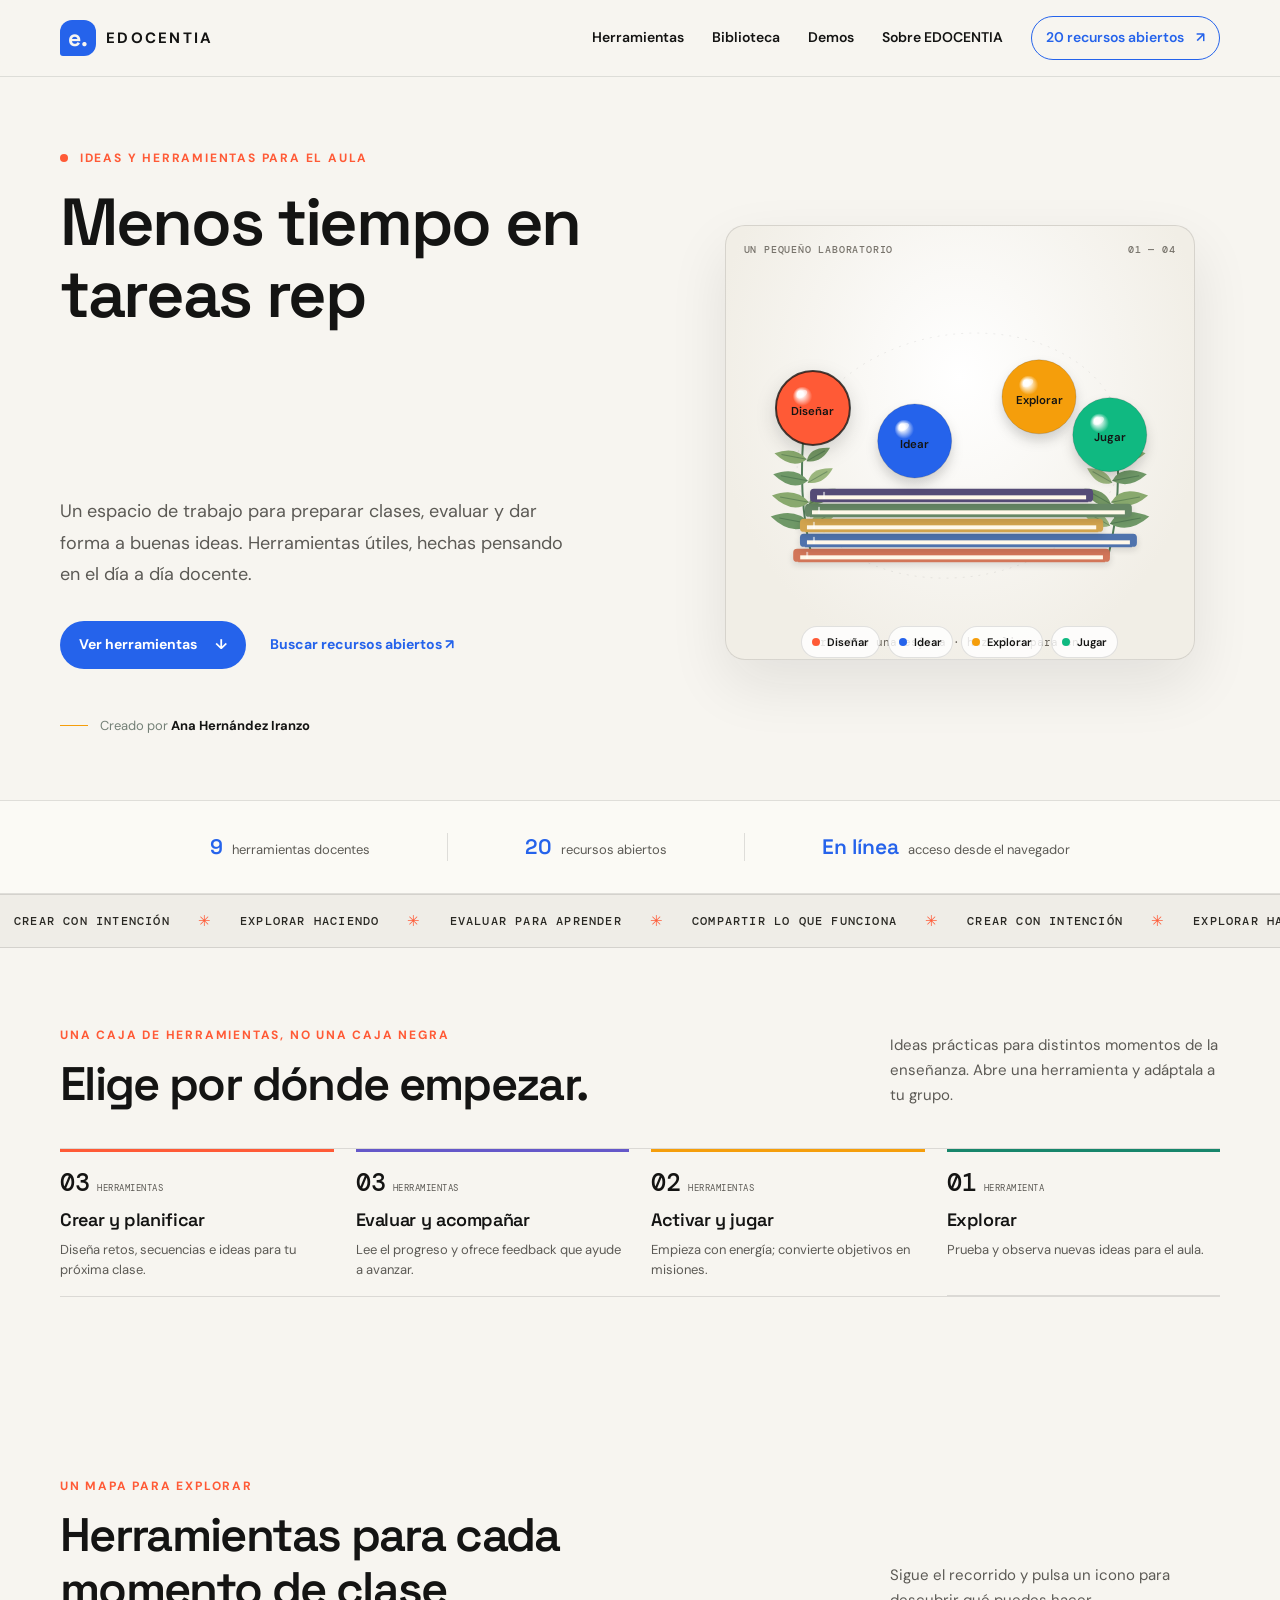
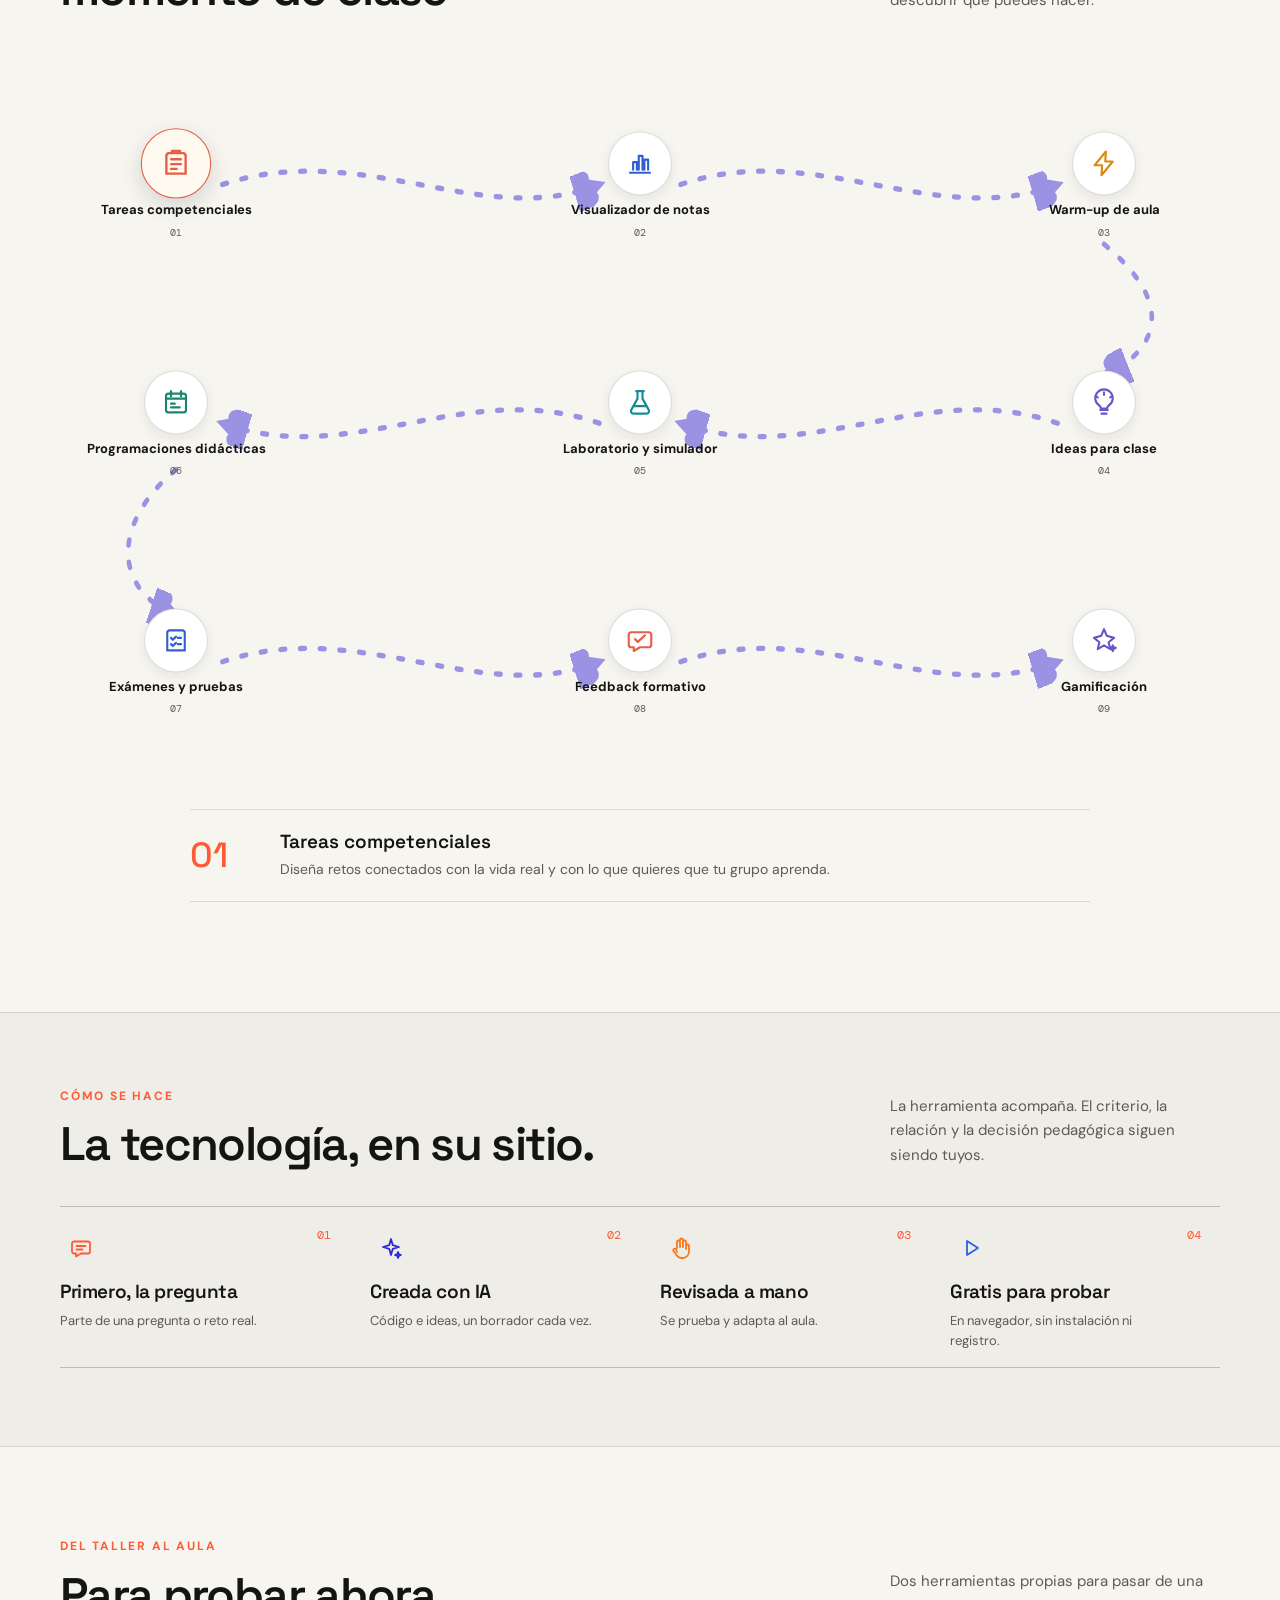
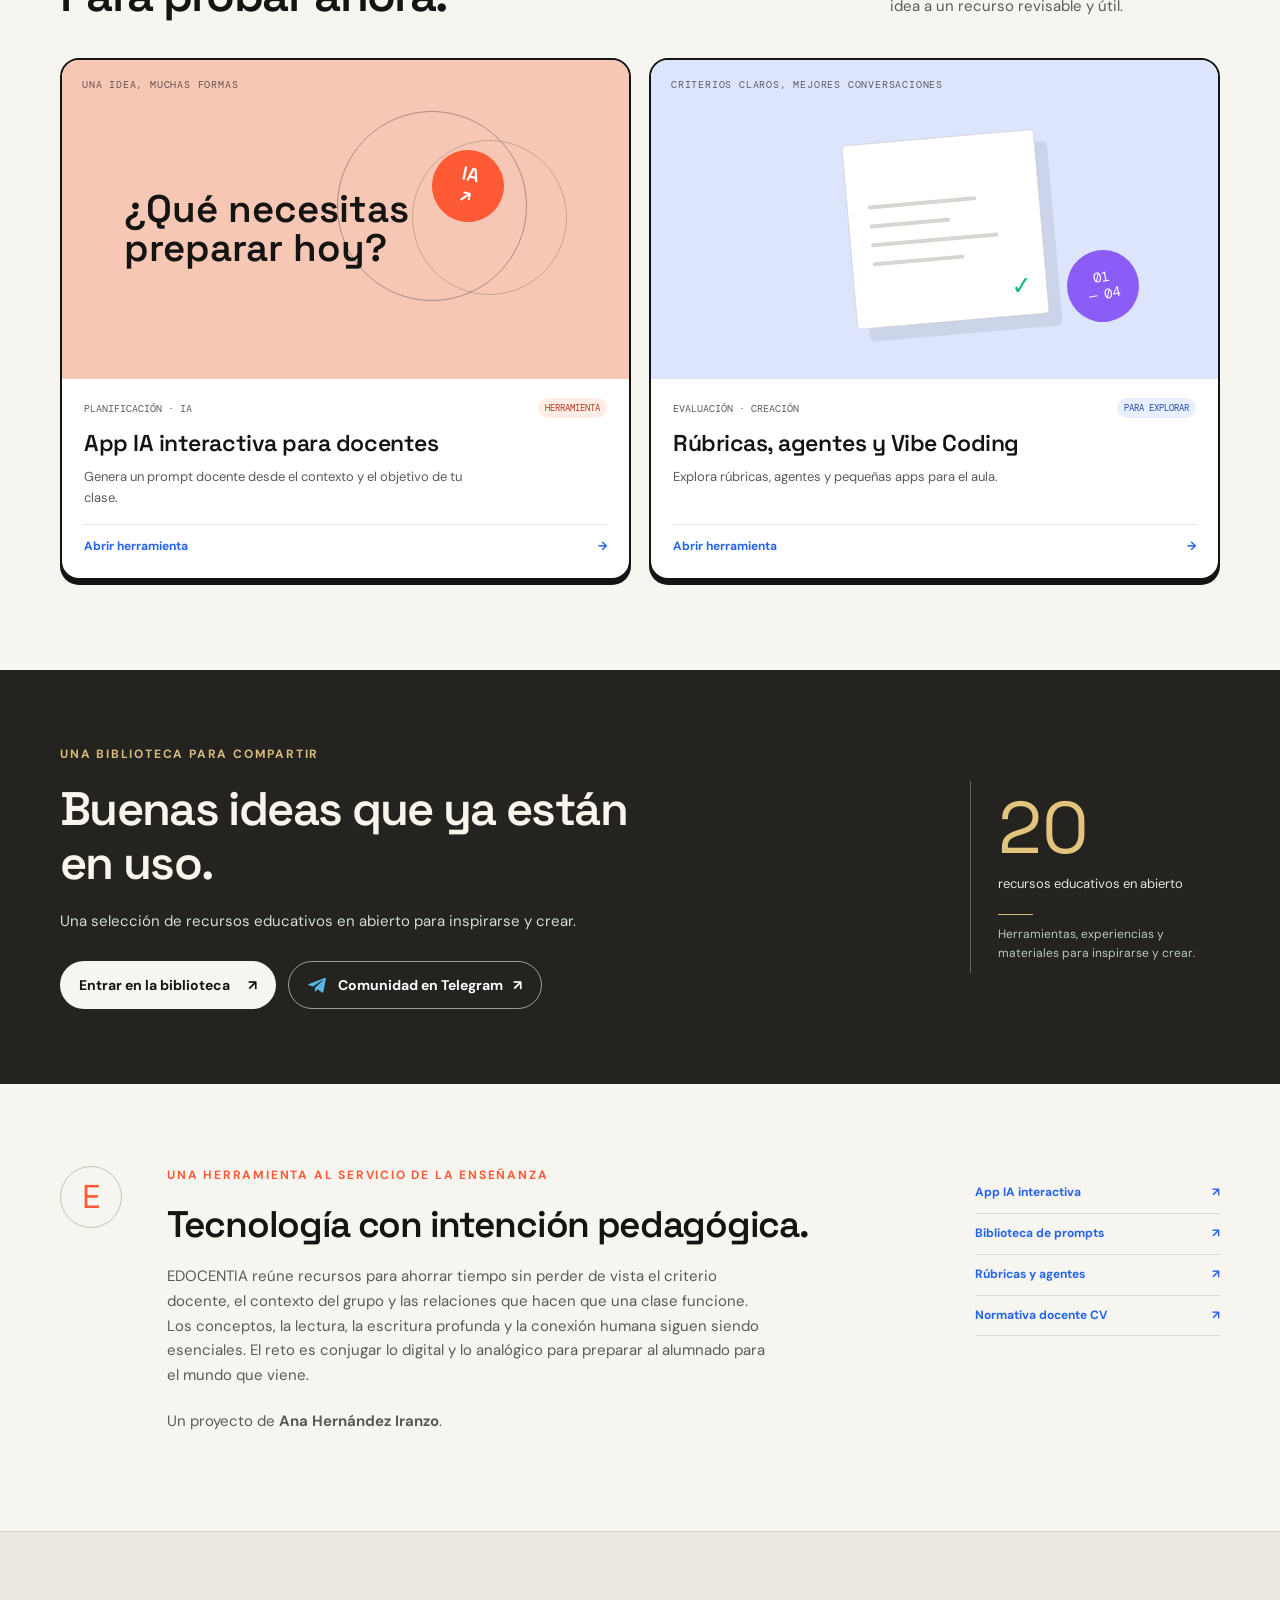
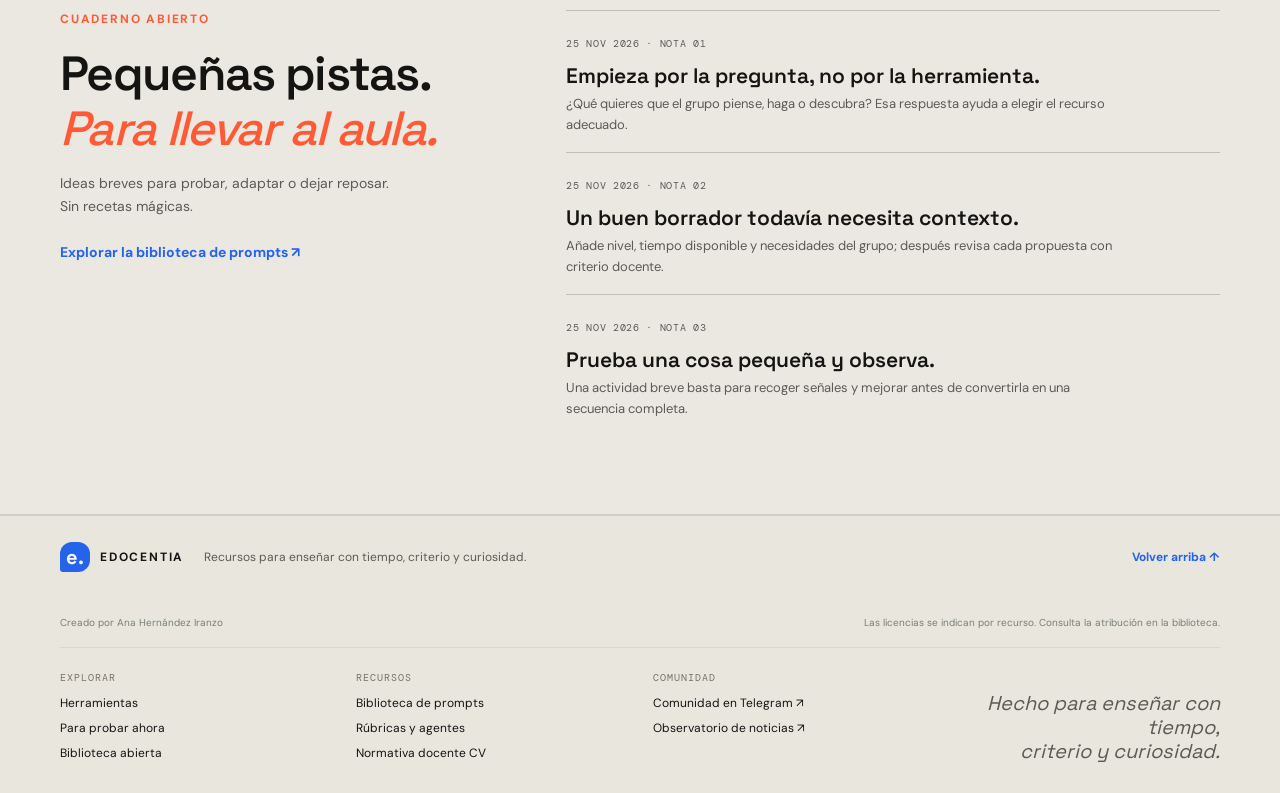
==== commit 182d0162: "Add requested resources to library Co-authored-by: Copilot <223556219+Copilot@users.noreply.github.c" ====
--- a/index.html
+++ b/index.html
@@ -30,7 +30,7 @@
         <a href="#biblioteca">Biblioteca</a>
         <a href="#novedades">Demos</a>
         <a href="#sobre-edocentia">Sobre EDOCENTIA</a>
-        <a class="nav-cta" href="apps.html">5 recursos de idiomas <span aria-hidden="true">↗</span></a>
+        <a class="nav-cta" href="apps.html">20 recursos abiertos <span aria-hidden="true">↗</span></a>
       </nav>
     </div>
   </header>
@@ -74,7 +74,7 @@
       <div class="shell trust-inner">
         <p><strong>9</strong><span>herramientas docentes</span></p>
         <span class="trust-divider" aria-hidden="true"></span>
-        <p><strong>5</strong><span>recursos de idiomas</span></p>
+        <p><strong>20</strong><span>recursos abiertos</span></p>
         <span class="trust-divider" aria-hidden="true"></span>
         <p><strong>En línea</strong><span>acceso desde el navegador</span></p>
       </div>
@@ -252,10 +252,10 @@
           </div>
         </div>
         <div class="library-aside">
-          <div class="aside-number">5</div>
-          <p>recursos de idiomas<br><strong>Ana H. Iranzo · Felip Sarroca</strong></p>
+          <div class="aside-number">20</div>
+          <p>recursos educativos en abierto</p>
           <span class="aside-rule" aria-hidden="true"></span>
-          <p class="aside-small">Cinco propuestas para practicar vocabulario, ortografía y expresión en distintos idiomas.</p>
+          <p class="aside-small">Herramientas, experiencias y materiales para inspirarse y crear.</p>
         </div>
       </div>
     </section>
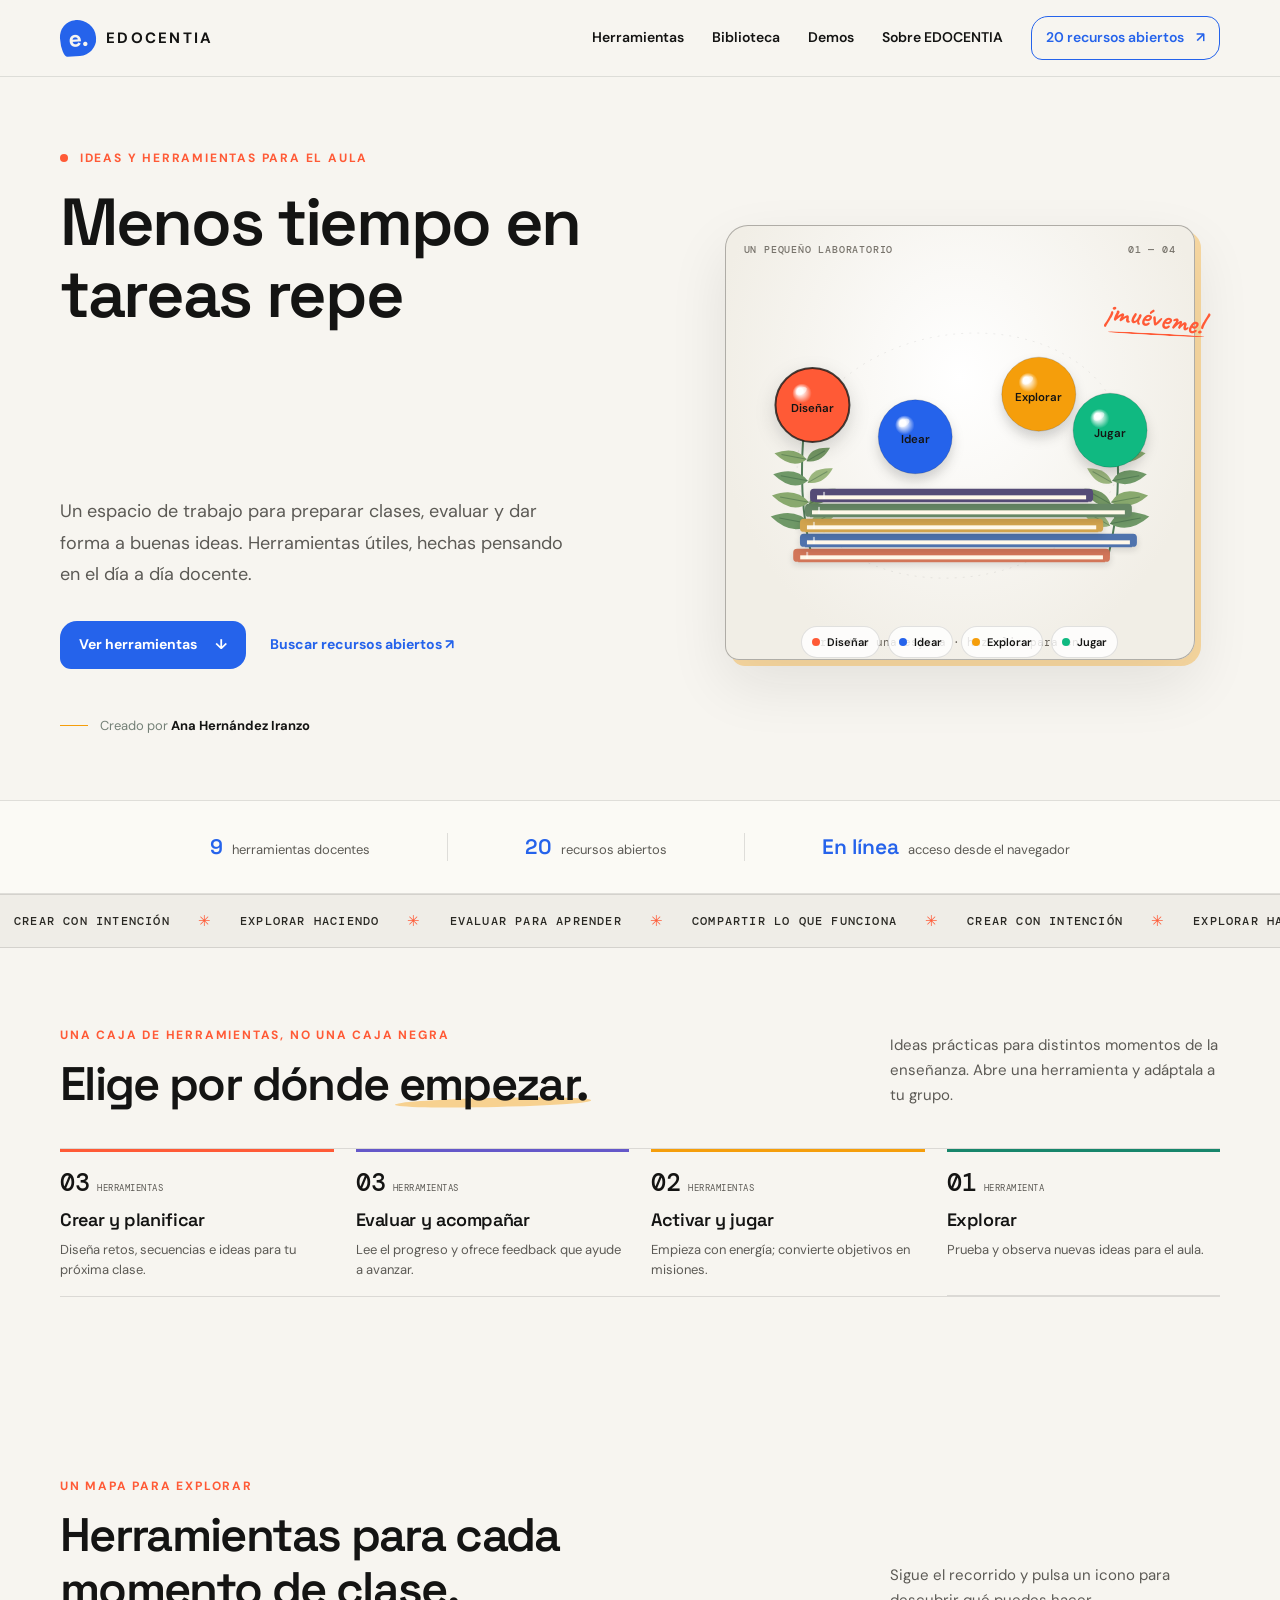
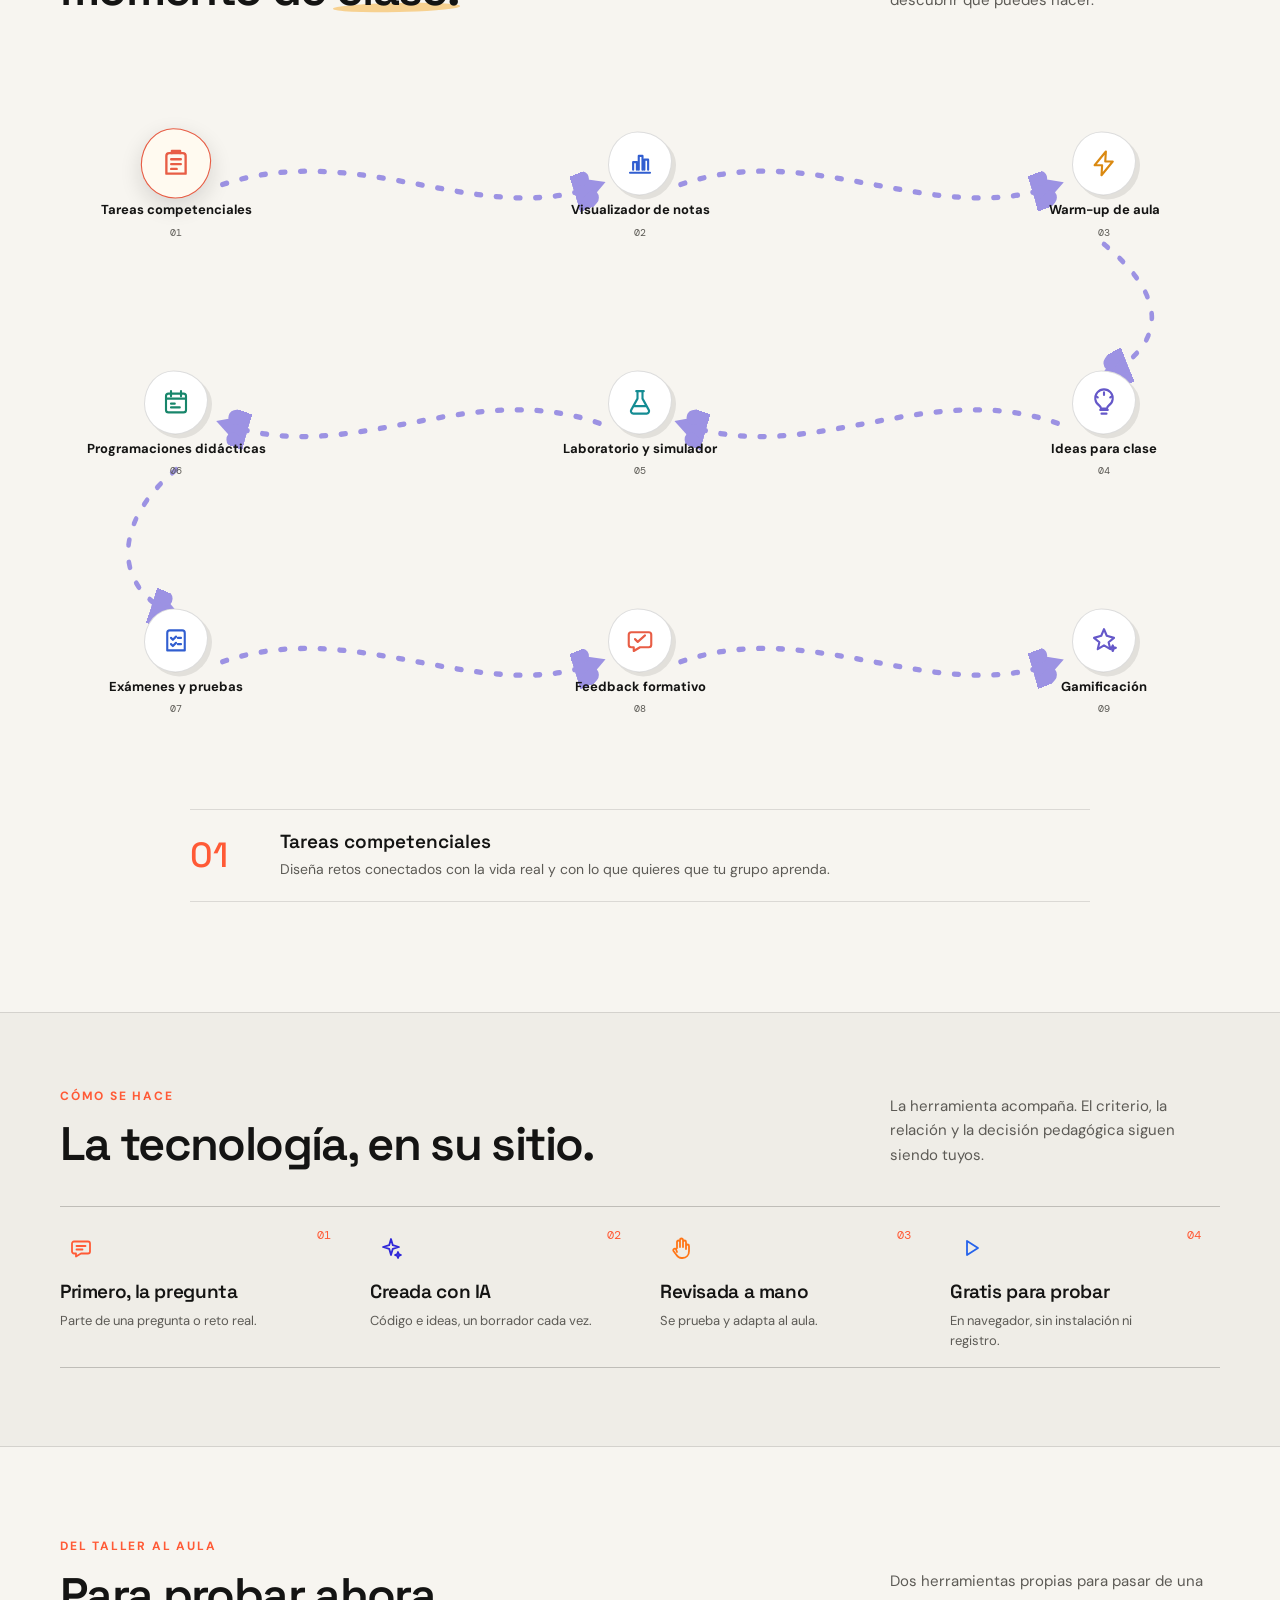
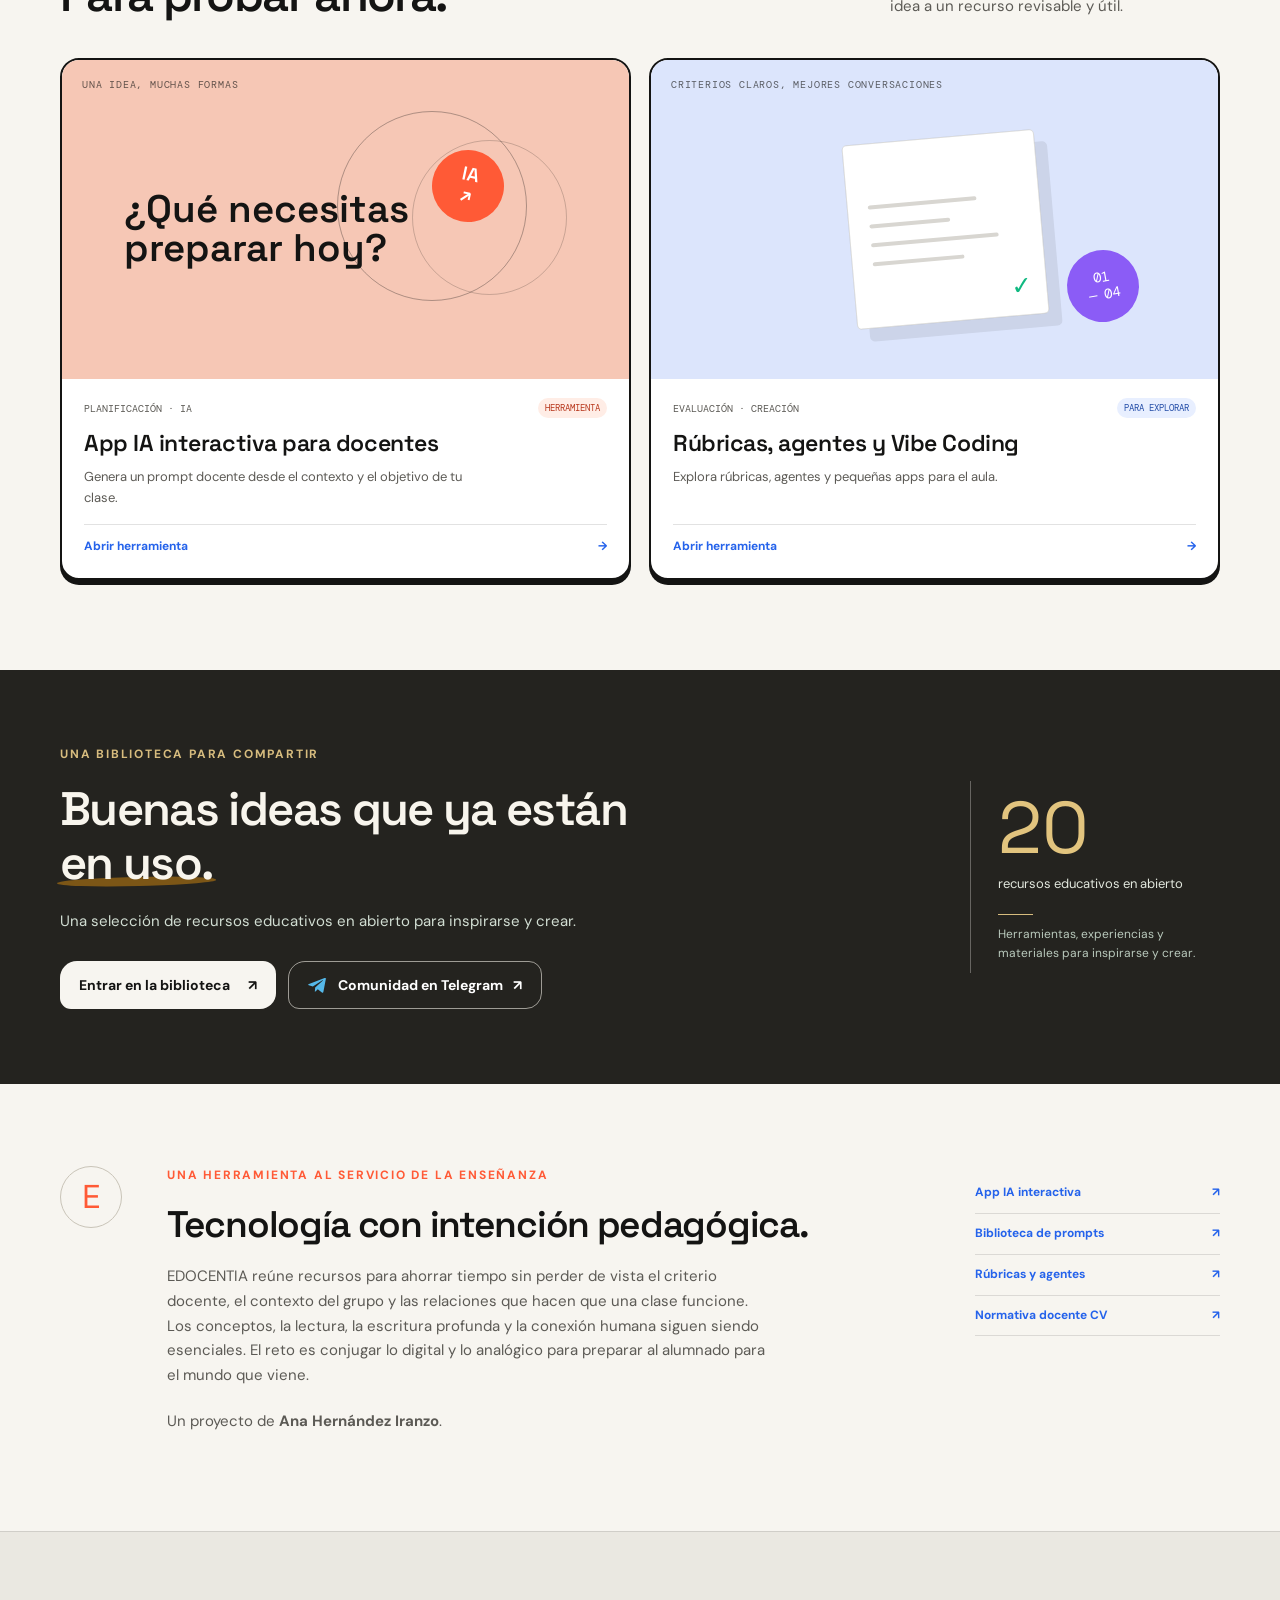
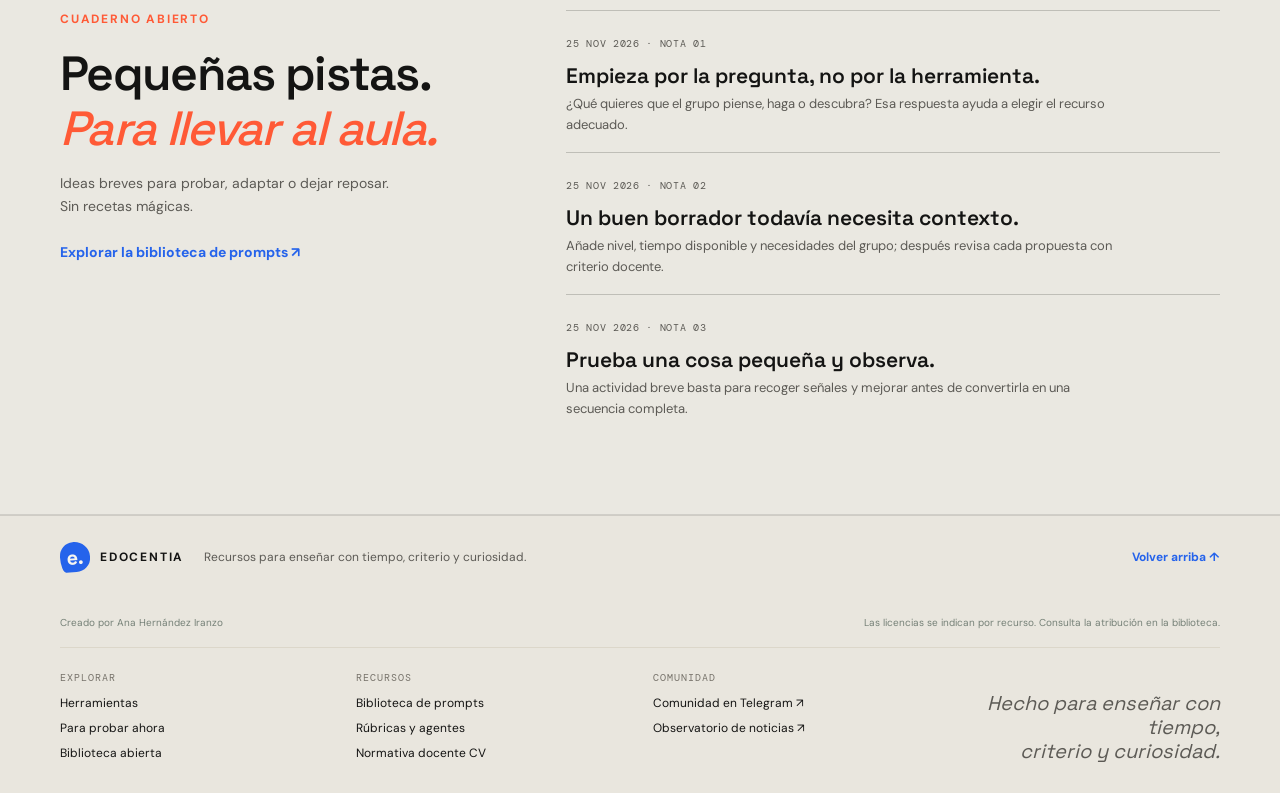
==== commit f3146ce5: "Add handcrafted design details Co-authored-by: Copilot <223556219+Copilot@users.noreply.github.com>" ====
--- a/index.html
+++ b/index.html
@@ -8,7 +8,7 @@
   <title>EDOCENTIA — Herramientas para enseñar</title>
   <link rel="preconnect" href="https://fonts.googleapis.com">
   <link rel="preconnect" href="https://fonts.gstatic.com" crossorigin>
-  <link href="https://fonts.googleapis.com/css2?family=DM+Mono:wght@400;500&family=DM+Sans:wght@400;500;600;700&family=Fraunces:opsz,wght@9..144,500;9..144,600;9..144,700&family=Plus+Jakarta+Sans:wght@400;500;600;700;800&family=Space+Grotesk:wght@400;500;600;700&display=swap" rel="stylesheet">
+  <link href="https://fonts.googleapis.com/css2?family=Caveat:wght@500;600;700&family=DM+Mono:wght@400;500&family=DM+Sans:wght@400;500;600;700&family=Fraunces:opsz,wght@9..144,500;9..144,600;9..144,700&family=Plus+Jakarta+Sans:wght@400;500;600;700;800&family=Space+Grotesk:wght@400;500;600;700&display=swap" rel="stylesheet">
   <link rel="stylesheet" href="assets/site.css">
   <link rel="stylesheet" href="assets/portal-nav.css">
   <script src="assets/site.js" defer></script>
@@ -51,6 +51,7 @@
         </div>
       </div>
       <div class="hero-art">
+        <span class="hero-hand-note" aria-hidden="true">¡muéveme!</span>
         <div class="playground-frame">
           <div class="playground-label"><span>UN PEQUEÑO LABORATORIO</span><span>01 — 04</span></div>
           <canvas id="hero-canvas" tabindex="0" aria-label="Juguete interactivo: arrastra las esferas. Pulsa una esfera para abrir una herramienta; usa las flechas y Enter o espacio con el teclado." aria-describedby="toy-hint">
@@ -91,7 +92,7 @@
       <div class="section-heading">
         <div>
           <p class="eyebrow">Una caja de herramientas, no una caja negra</p>
-          <h2 id="shelves-heading">Elige por dónde empezar.</h2>
+          <h2 id="shelves-heading">Elige por dónde <span class="hand-underline">empezar.</span></h2>
         </div>
         <p class="section-intro">Ideas prácticas para distintos momentos de la enseñanza. Abre una herramienta y adáptala a tu grupo.</p>
       </div>
@@ -119,7 +120,7 @@
       <div class="section-heading">
         <div>
           <p class="eyebrow">Un mapa para explorar</p>
-          <h2>Herramientas para cada momento de clase</h2>
+          <h2>Herramientas para cada momento de <span class="hand-underline">clase.</span></h2>
         </div>
         <p class="section-intro">Sigue el recorrido y pulsa un icono para descubrir qué puedes hacer.</p>
       </div>
@@ -241,7 +242,7 @@
       <div class="shell library-inner">
         <div class="library-copy">
           <p class="eyebrow eyebrow-light">Una biblioteca para compartir</p>
-          <h2>Buenas ideas que ya están en uso.</h2>
+          <h2>Buenas ideas que ya están <span class="hand-underline">en uso.</span></h2>
           <p>Una selección de recursos educativos en abierto para inspirarse y crear.</p>
           <div class="library-actions">
             <a class="button button-paper" href="apps.html">Entrar en la biblioteca <span aria-hidden="true">↗</span></a>
--- a/assets/site.css
+++ b/assets/site.css
@@ -13,6 +13,7 @@
   --line: rgba(20, 20, 19, .12);
   --serif: "Space Grotesk", "DM Sans", sans-serif;
   --sans: "DM Sans", "Segoe UI", sans-serif;
+  --hand: "Caveat", "Comic Sans MS", cursive;
 }
 
 * { box-sizing: border-box; }
@@ -694,3 +695,98 @@
   .map-routes path { animation: none; }
   .map-node, .map-icon { transition: none; }
 }
+
+.brand-mark {
+  border-radius: 46% 54% 49% 18% / 48% 51% 47% 54%;
+  transform: rotate(-4deg);
+}
+.nav-cta, .button { border-radius: 17px 13px 16px 11px; }
+.hero-title em {
+  text-decoration: underline wavy var(--gold);
+  text-decoration-thickness: .075em;
+  text-underline-offset: .08em;
+}
+.hand-underline {
+  position: relative;
+  z-index: 0;
+  display: inline-block;
+  white-space: nowrap;
+}
+.hand-underline::after {
+  content: "";
+  position: absolute;
+  z-index: -1;
+  right: -2%;
+  bottom: .08em;
+  left: -2%;
+  height: .2em;
+  border-radius: 47% 53% 45% 55%;
+  background: rgba(245, 158, 11, .42);
+  transform: rotate(-1.5deg);
+}
+.hero-art::before { border-radius: 47% 53% 45% 55% / 53% 46% 54% 47%; }
+.hero-art::after {
+  border-radius: 53% 47% 52% 48% / 47% 55% 45% 53%;
+  border-style: dashed;
+}
+.hero-hand-note {
+  position: absolute;
+  z-index: 2;
+  top: 18%;
+  right: 3%;
+  color: var(--terracotta);
+  font: 700 29px/1 var(--hand);
+  transform: rotate(8deg);
+}
+.hero-hand-note::after {
+  content: "";
+  position: absolute;
+  right: -3%;
+  bottom: -3px;
+  left: 4%;
+  border-bottom: 2px solid currentColor;
+  border-radius: 50%;
+  transform: rotate(-5deg);
+}
+.playground-frame {
+  border: 1.5px solid rgba(20,20,19,.3);
+  border-radius: 23px 17px 20px 14px;
+  box-shadow: 6px 6px 0 rgba(245, 158, 11, .34), 0 24px 60px rgba(20,20,19,.09);
+}
+.shelf-symbol {
+  font-family: var(--hand);
+  transform: rotate(-6deg);
+}
+.map-icon {
+  border-radius: 46% 54% 51% 49% / 52% 46% 54% 48%;
+  box-shadow: 4px 4px 0 rgba(20,20,19,.09);
+}
+.library-link-icon {
+  width: 34px;
+  height: 34px;
+  flex: 0 0 34px;
+  display: grid;
+  place-items: center;
+  border: 1px solid var(--terracotta);
+  border-radius: 44% 56% 50% 50% / 50% 44% 56% 50%;
+  background: #fff0d6;
+  color: var(--terracotta);
+  font: 700 20px/1 var(--hand);
+  transform: rotate(-6deg);
+}
+.library-link-card:nth-child(3n + 2) .library-link-icon {
+  border-color: #5146ce;
+  background: #e8e5ff;
+  color: #5146ce;
+  transform: rotate(5deg);
+}
+.library-link-card:nth-child(3n) .library-link-icon {
+  border-color: #39805f;
+  background: #e4eee6;
+  color: #39805f;
+  transform: rotate(-3deg);
+}
+@media (max-width: 620px) {
+  .hero-hand-note { top: 14%; right: 5%; font-size: 25px; }
+  .playground-frame { box-shadow: 4px 4px 0 rgba(245, 158, 11, .34), 0 18px 40px rgba(20,20,19,.09); }
+}
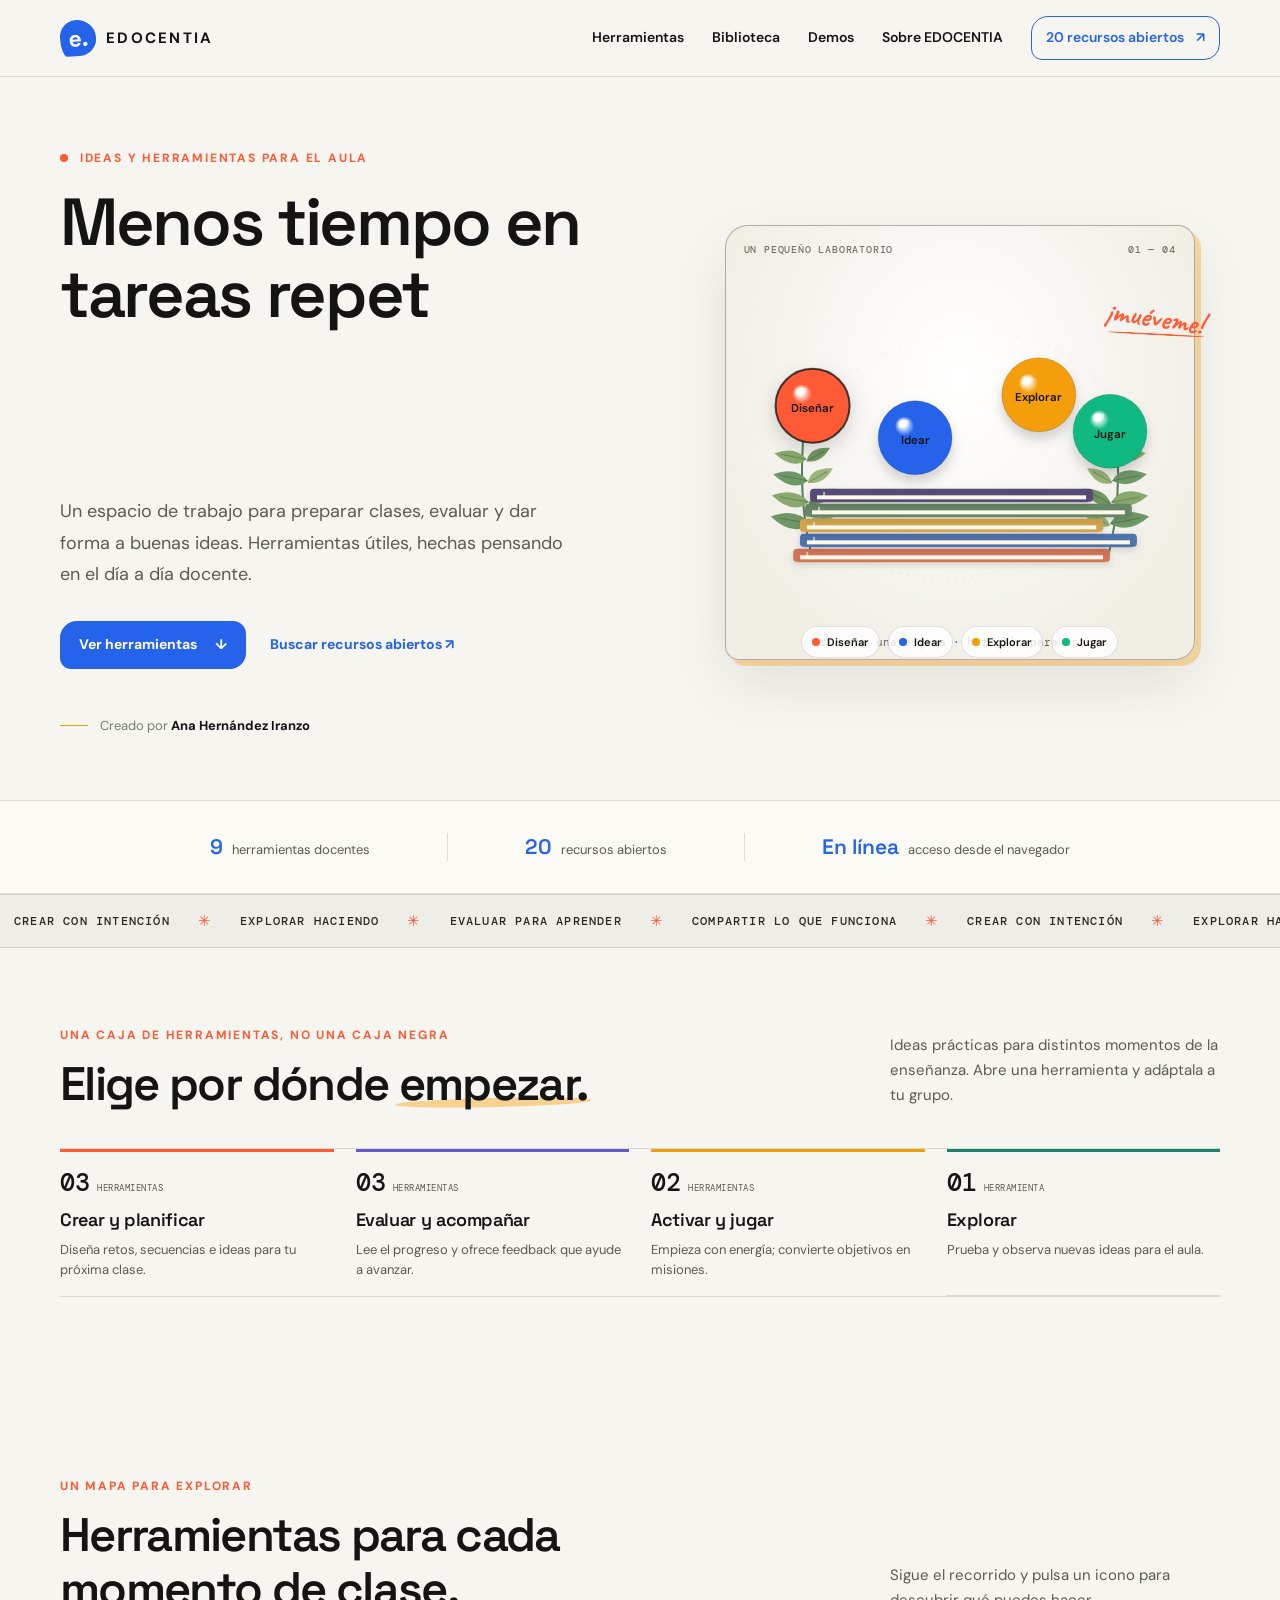
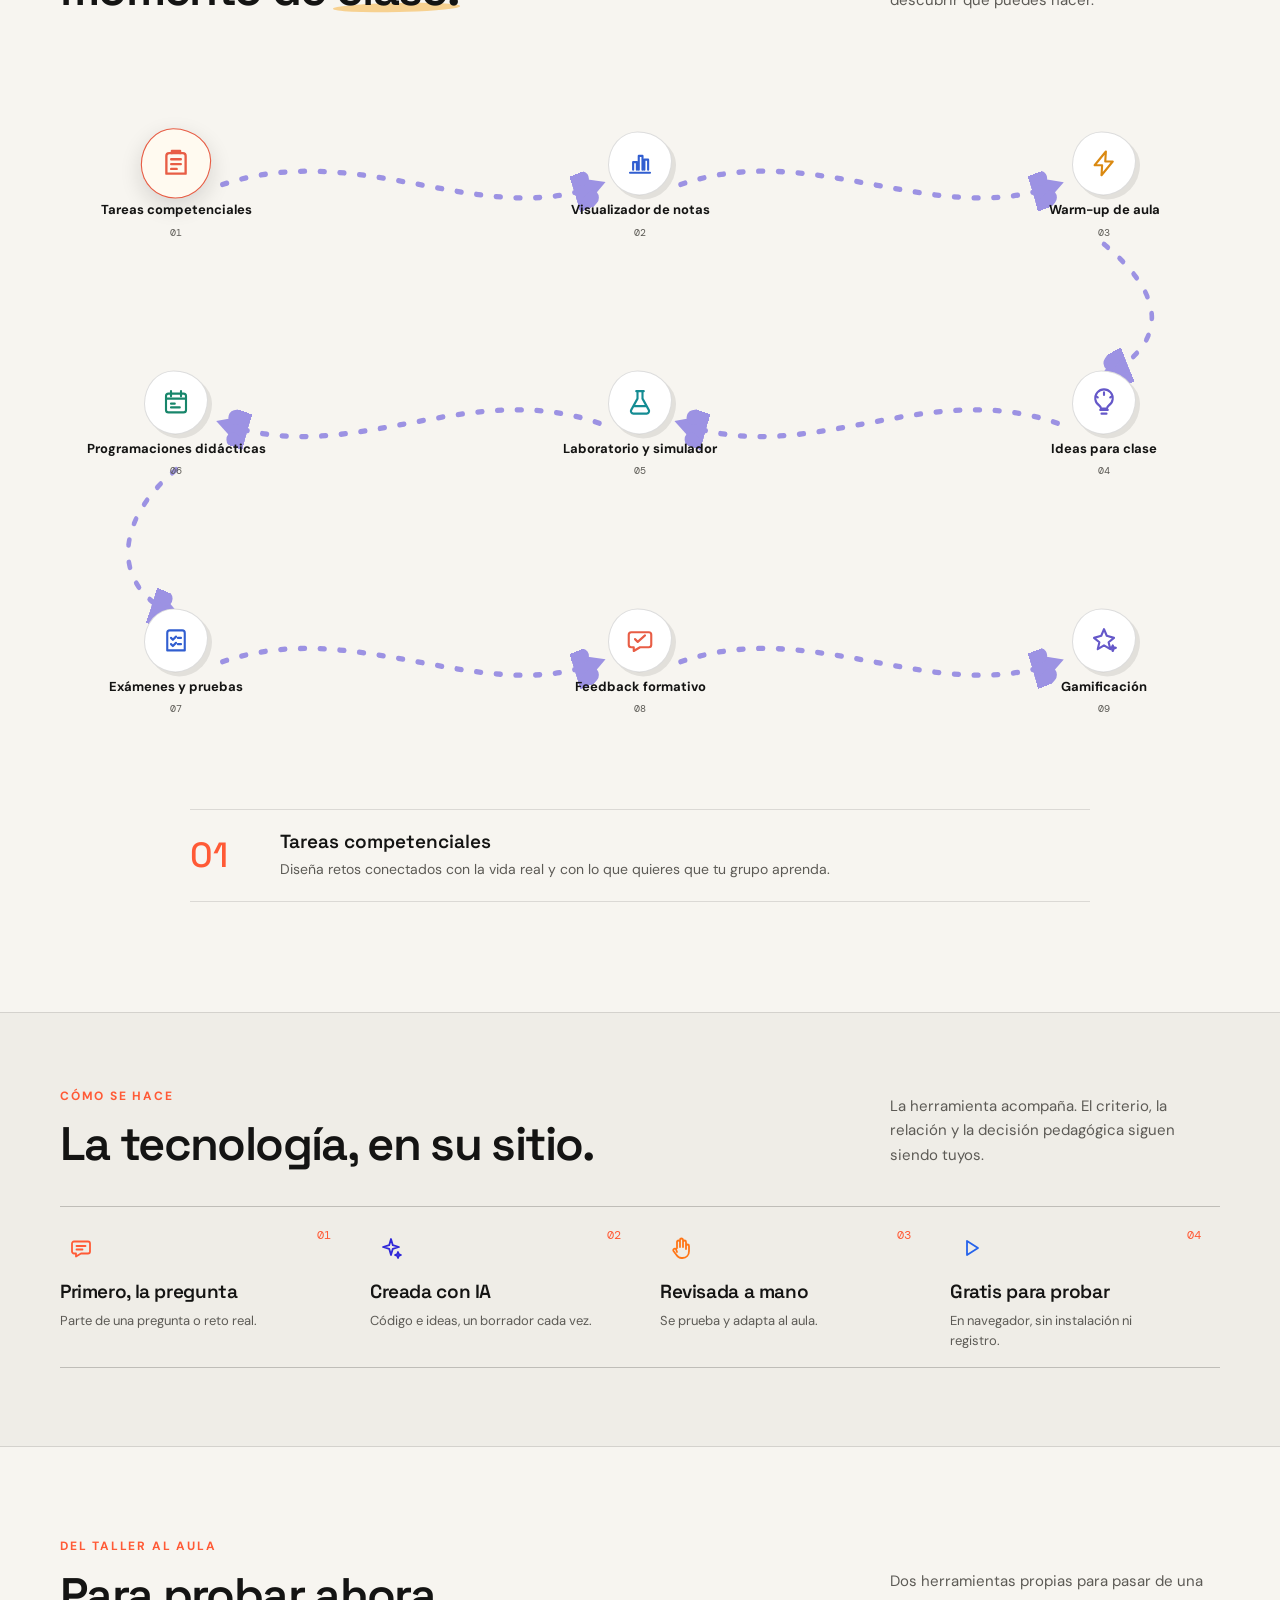
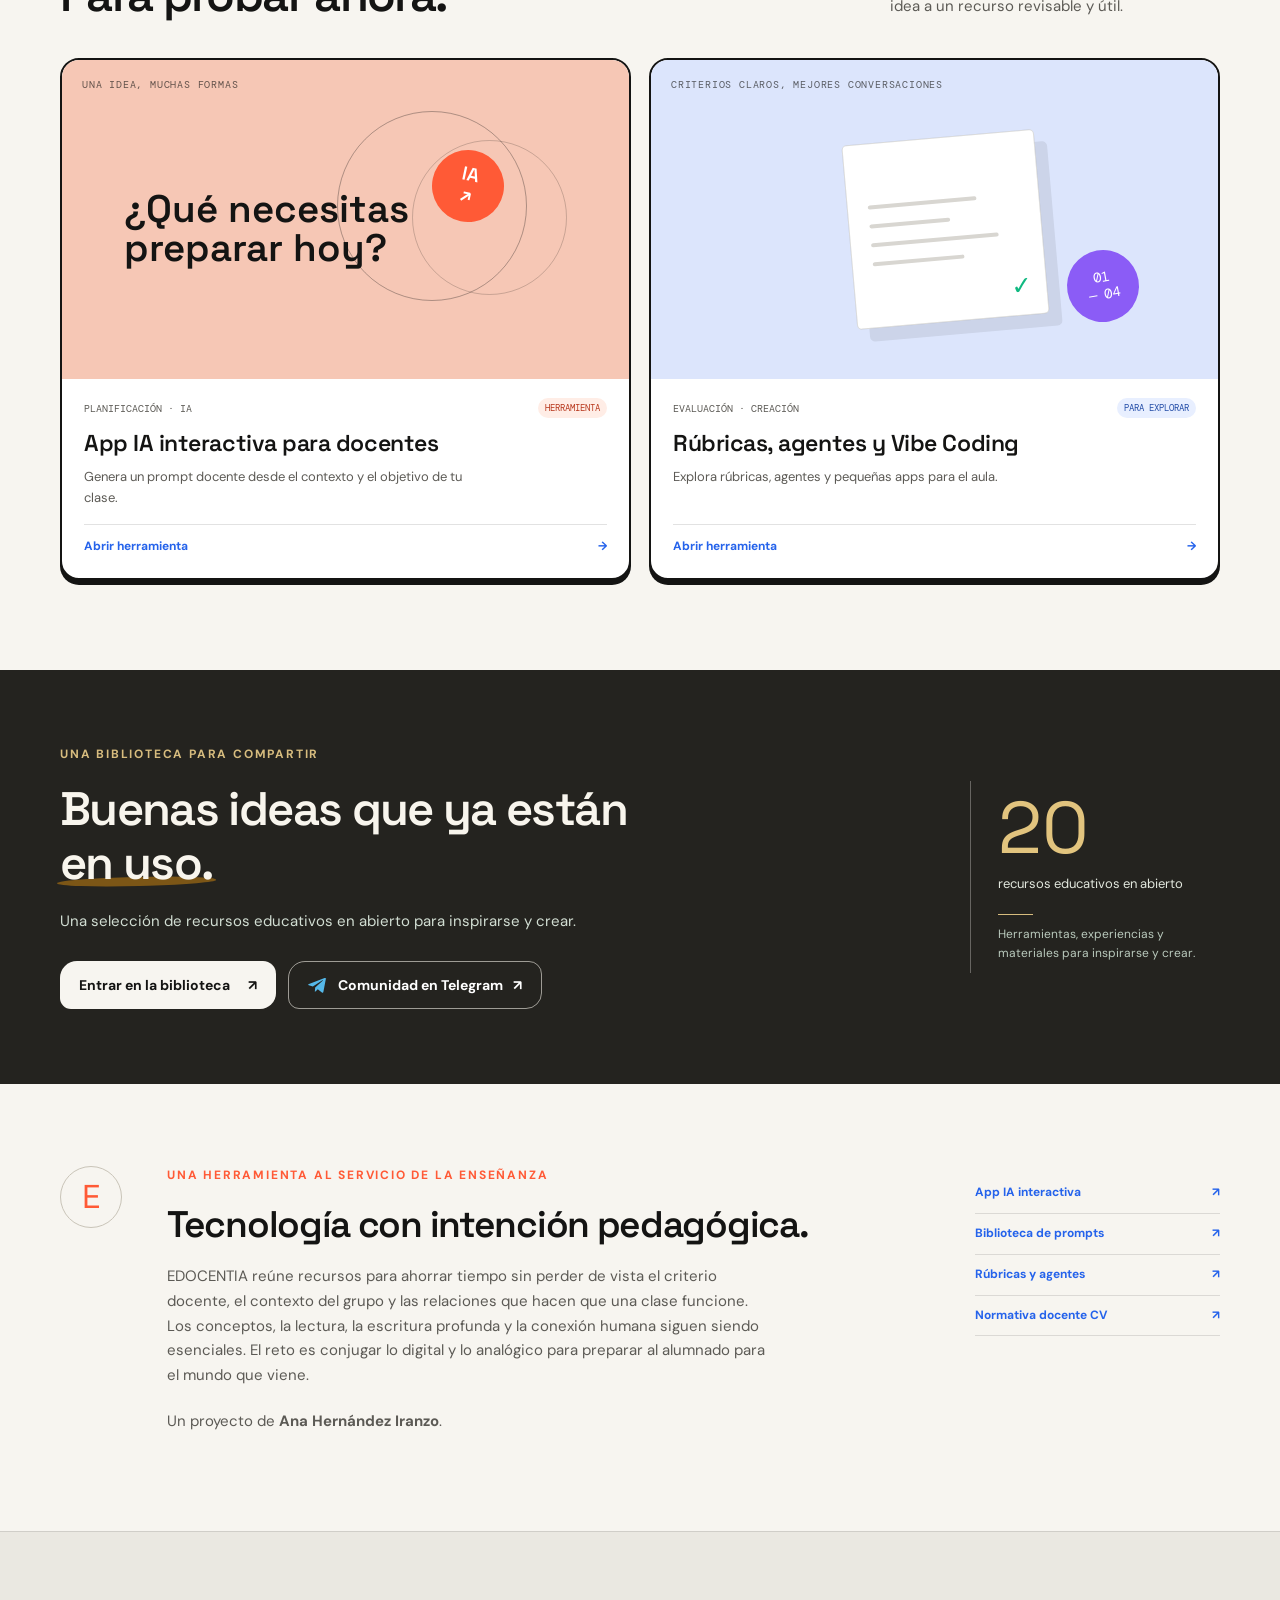
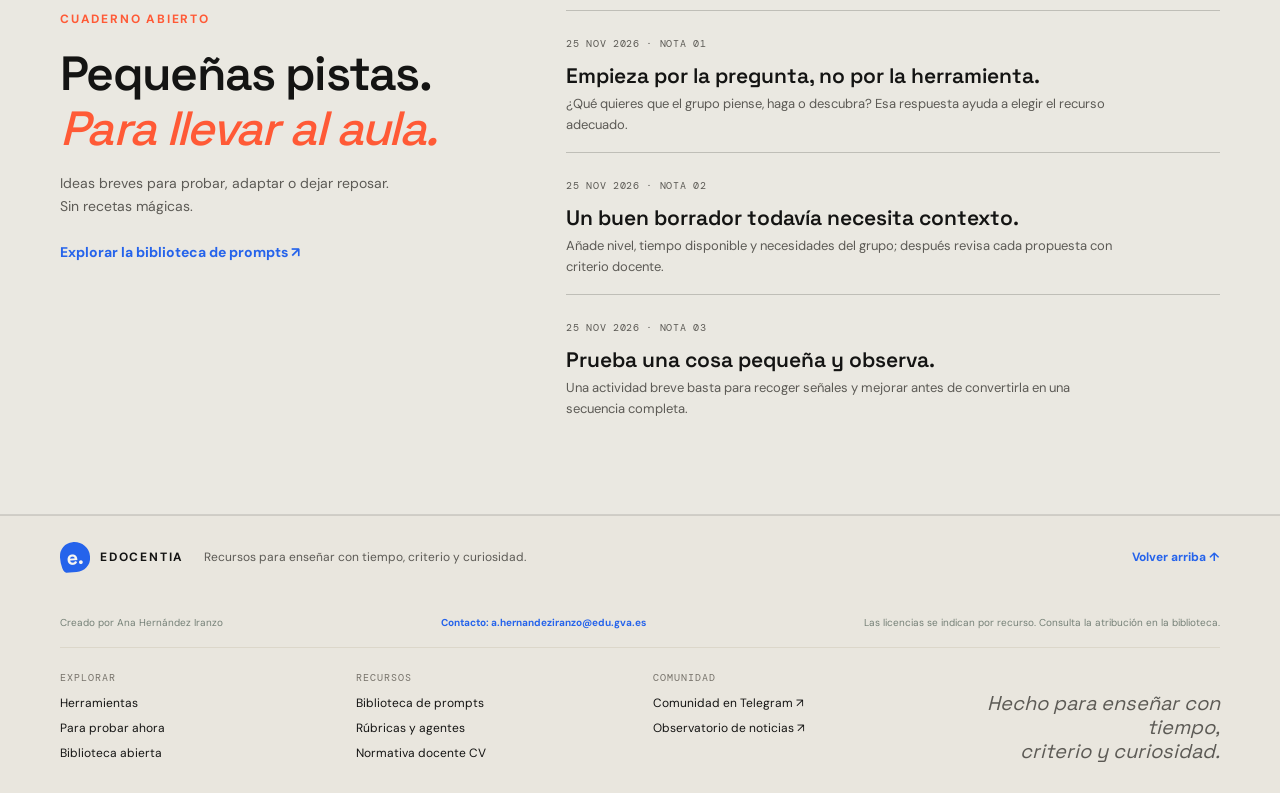
==== commit 2b3be0f3: "Add contact email to site footers Co-authored-by: Copilot <223556219+Copilot@users.noreply.github.co" ====
--- a/index.html
+++ b/index.html
@@ -303,6 +303,7 @@
     </div>
     <div class="shell footer-bottom">
       <span>Creado por Ana Hernández Iranzo</span>
+      <a href="mailto:a.hernandeziranzo@edu.gva.es">Contacto: a.hernandeziranzo@edu.gva.es</a>
       <span>Las licencias se indican por recurso. Consulta la atribución en la biblioteca.</span>
     </div>
     <div class="shell footer-directory">
